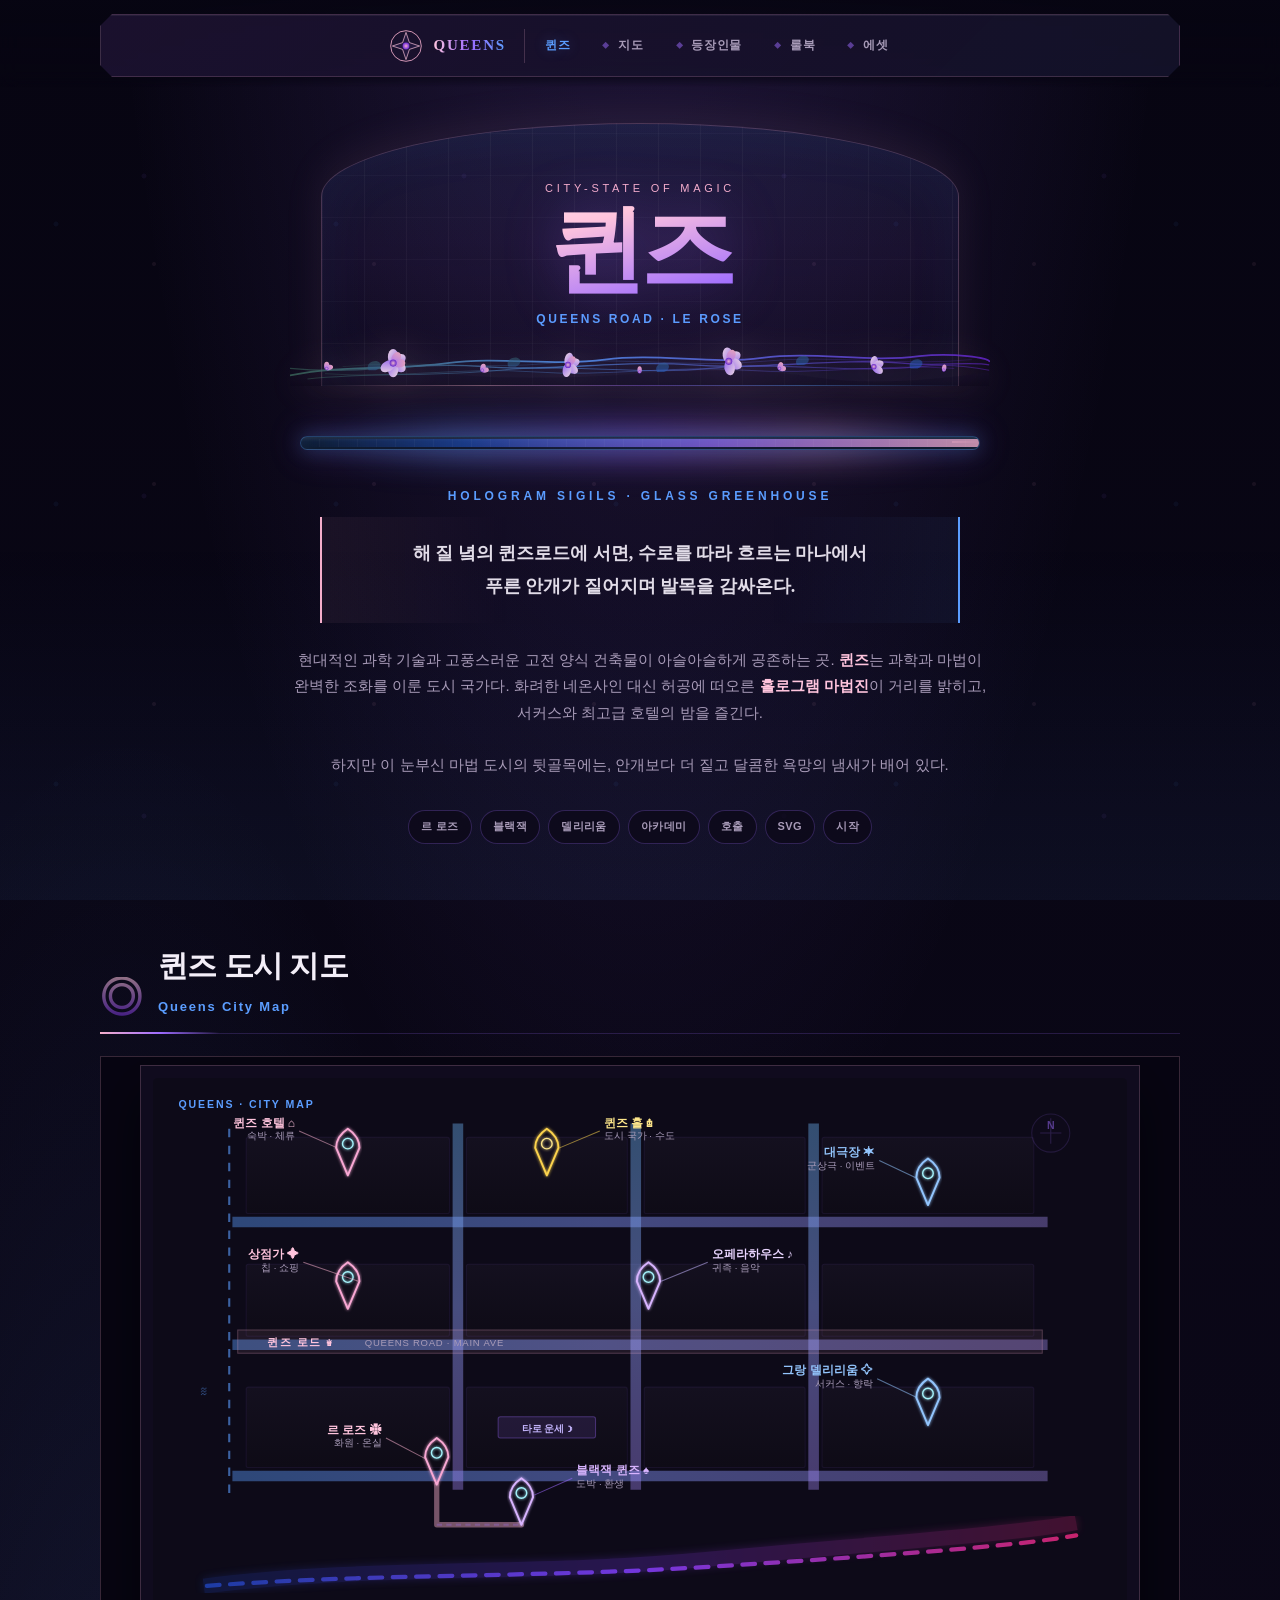
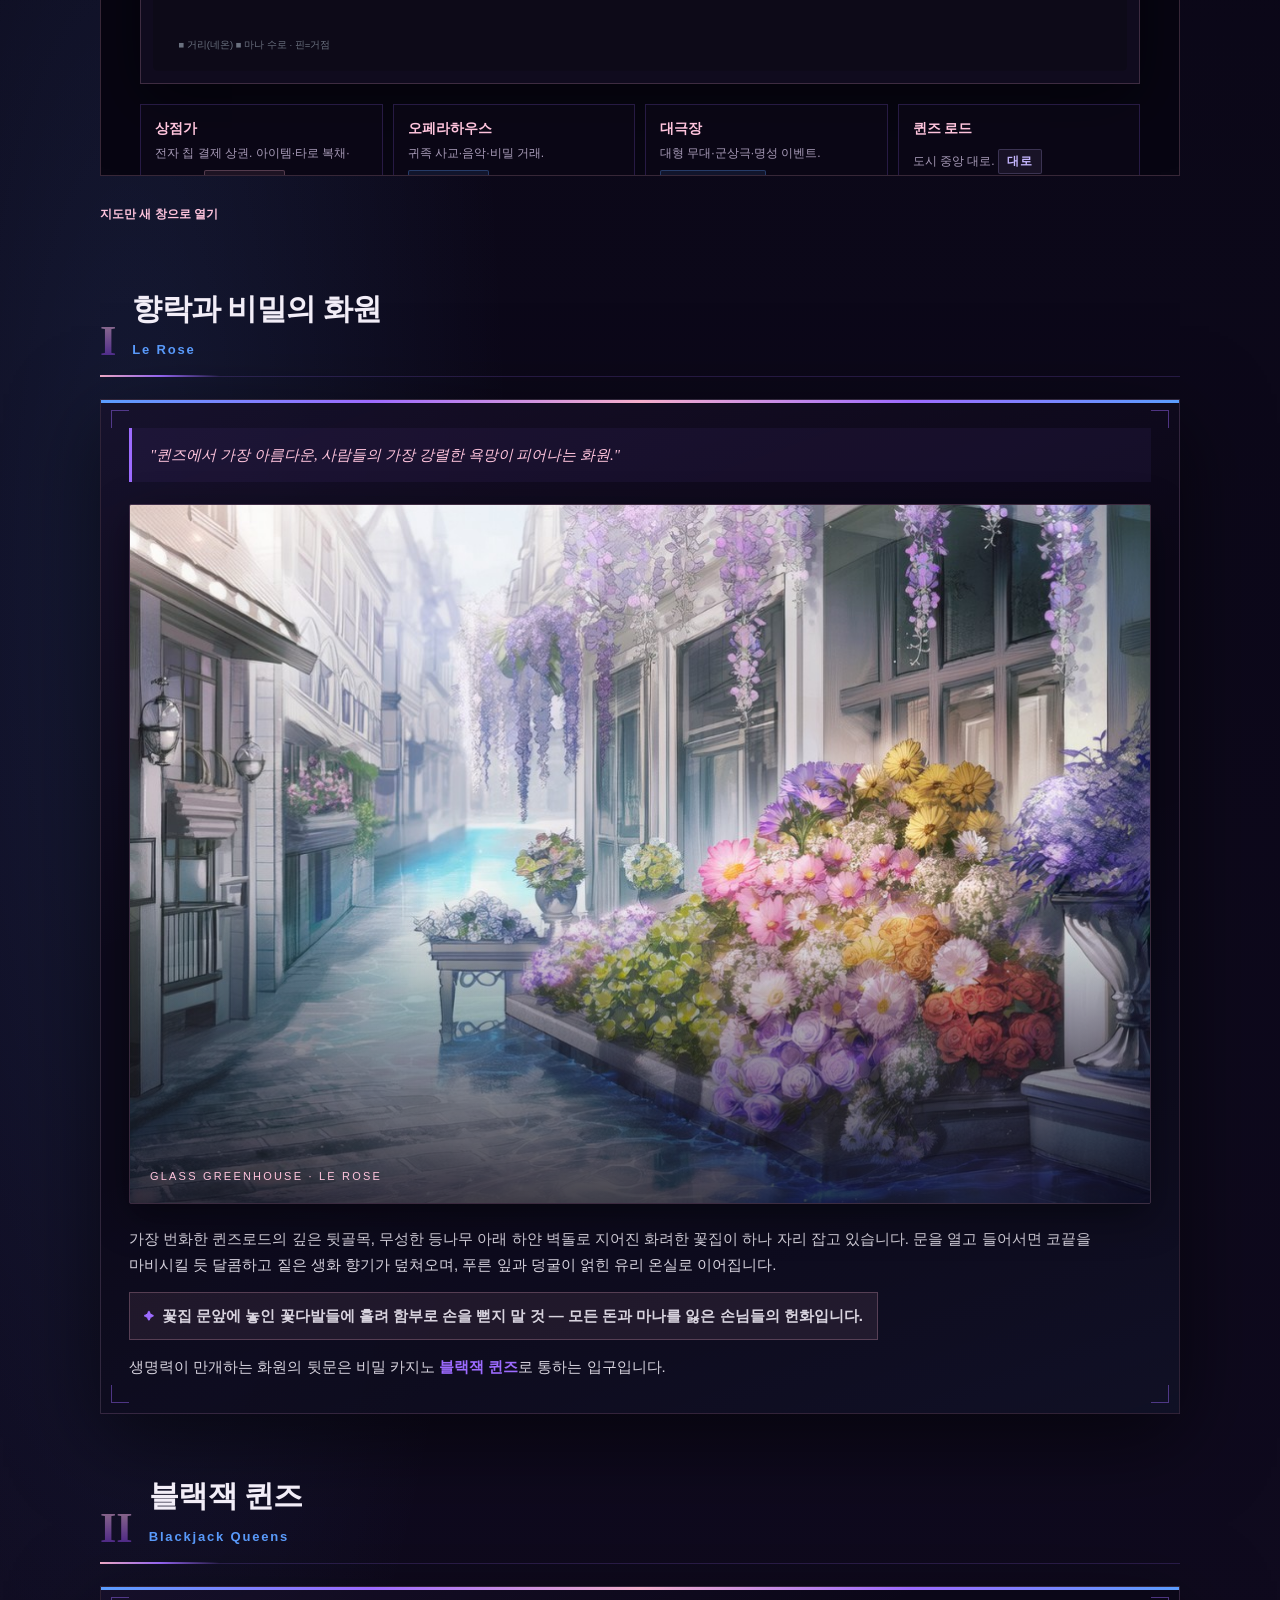
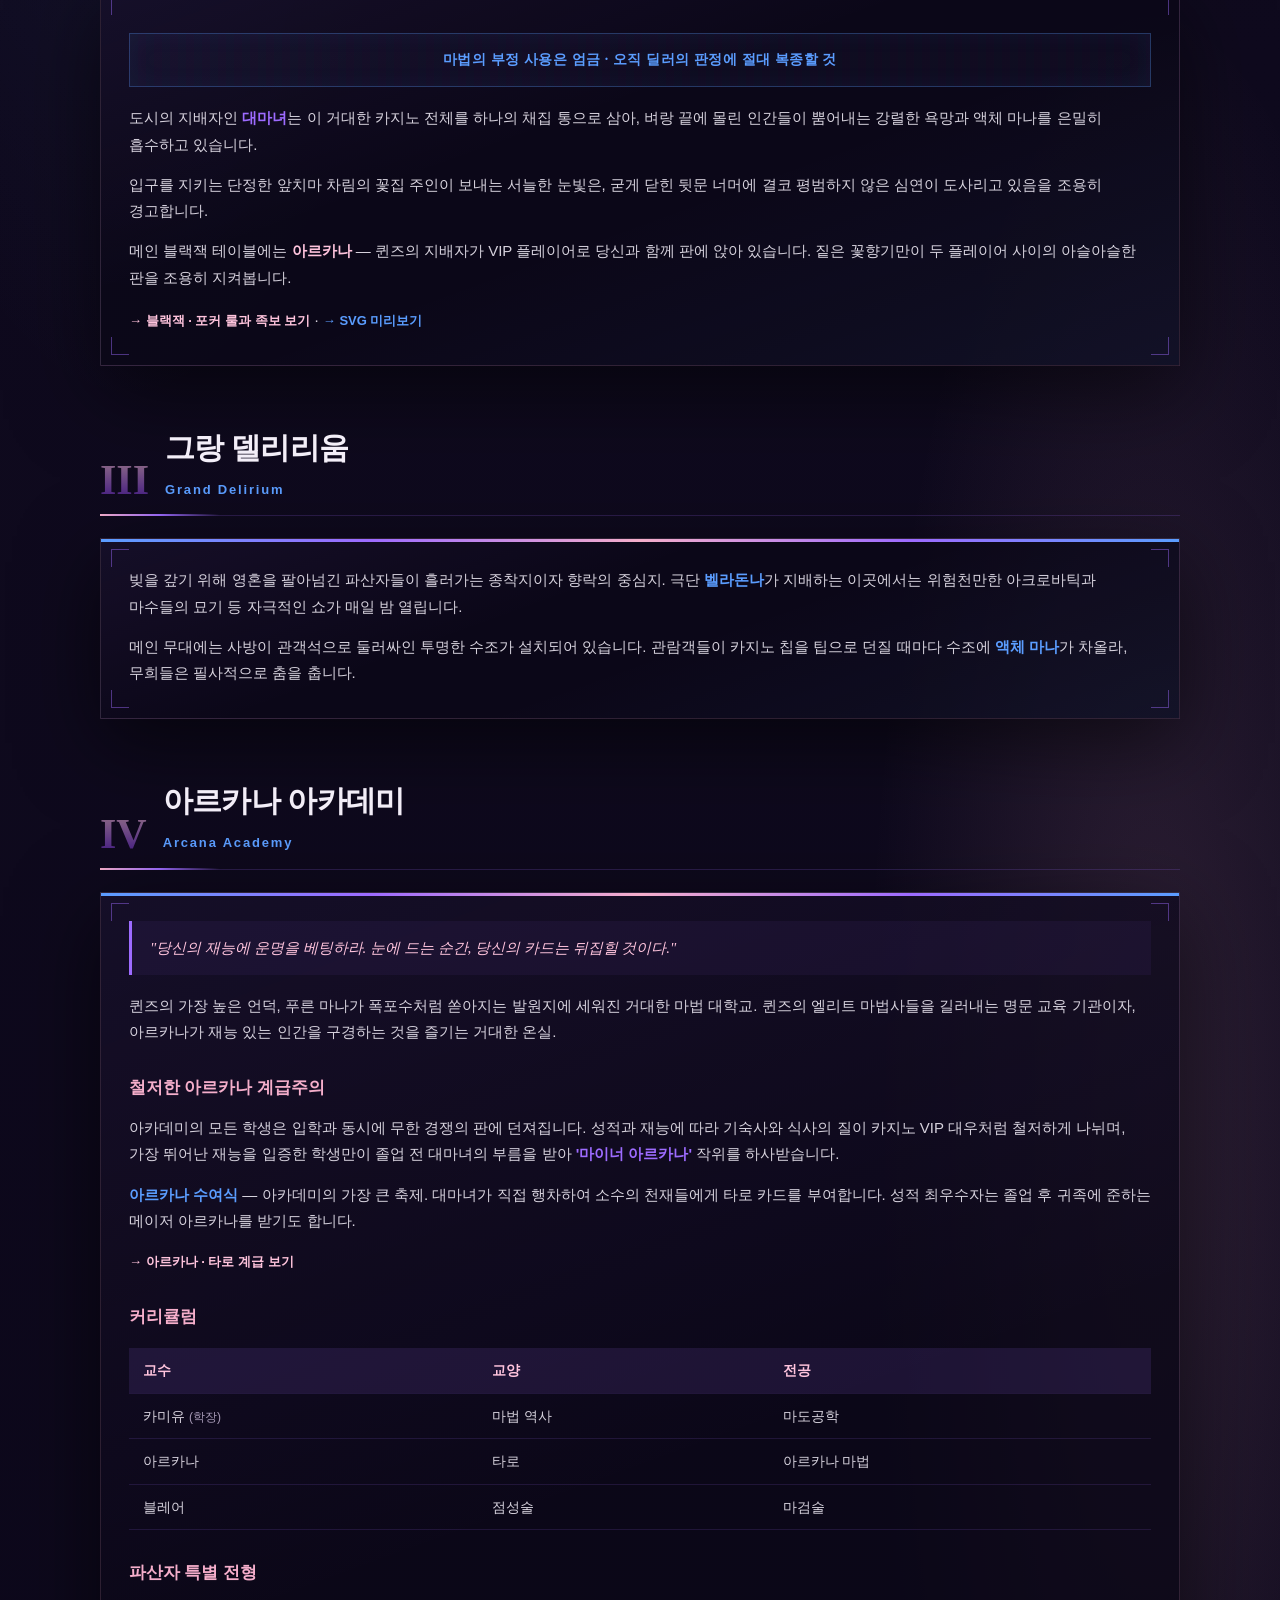
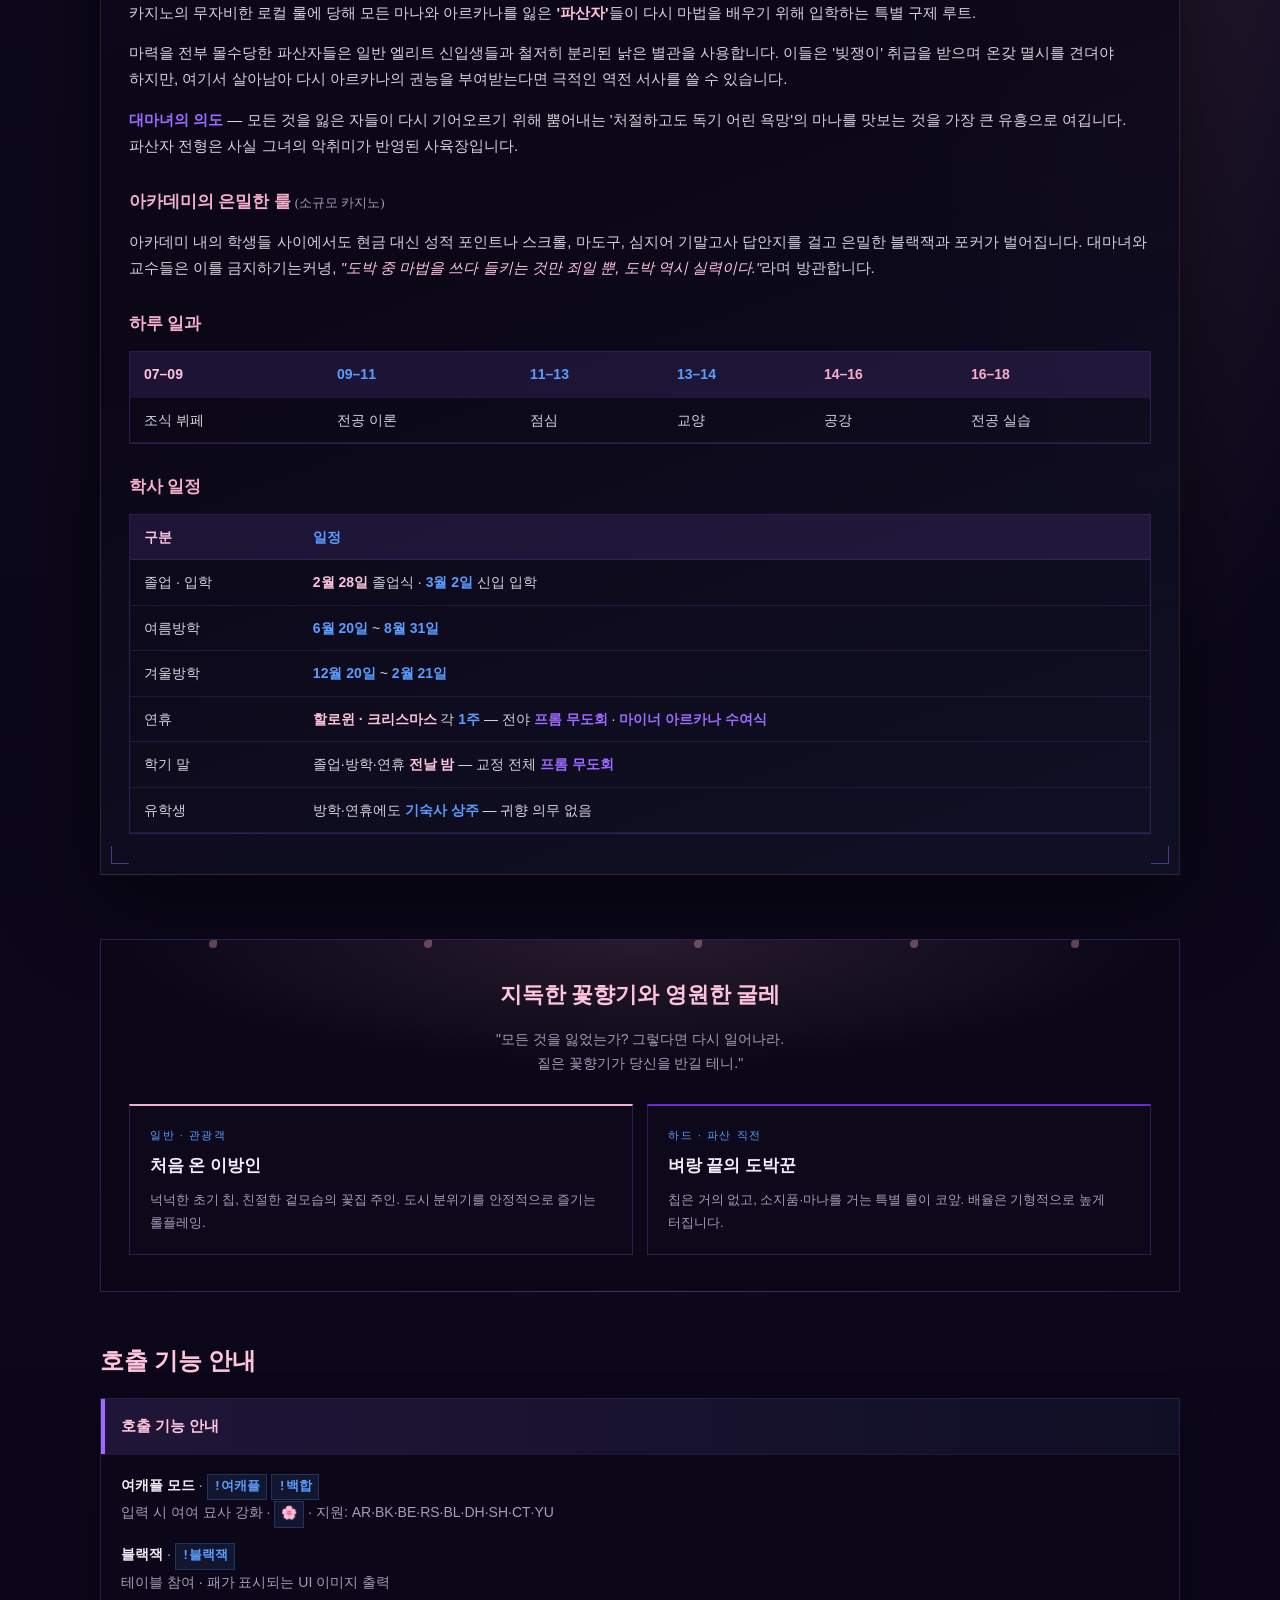
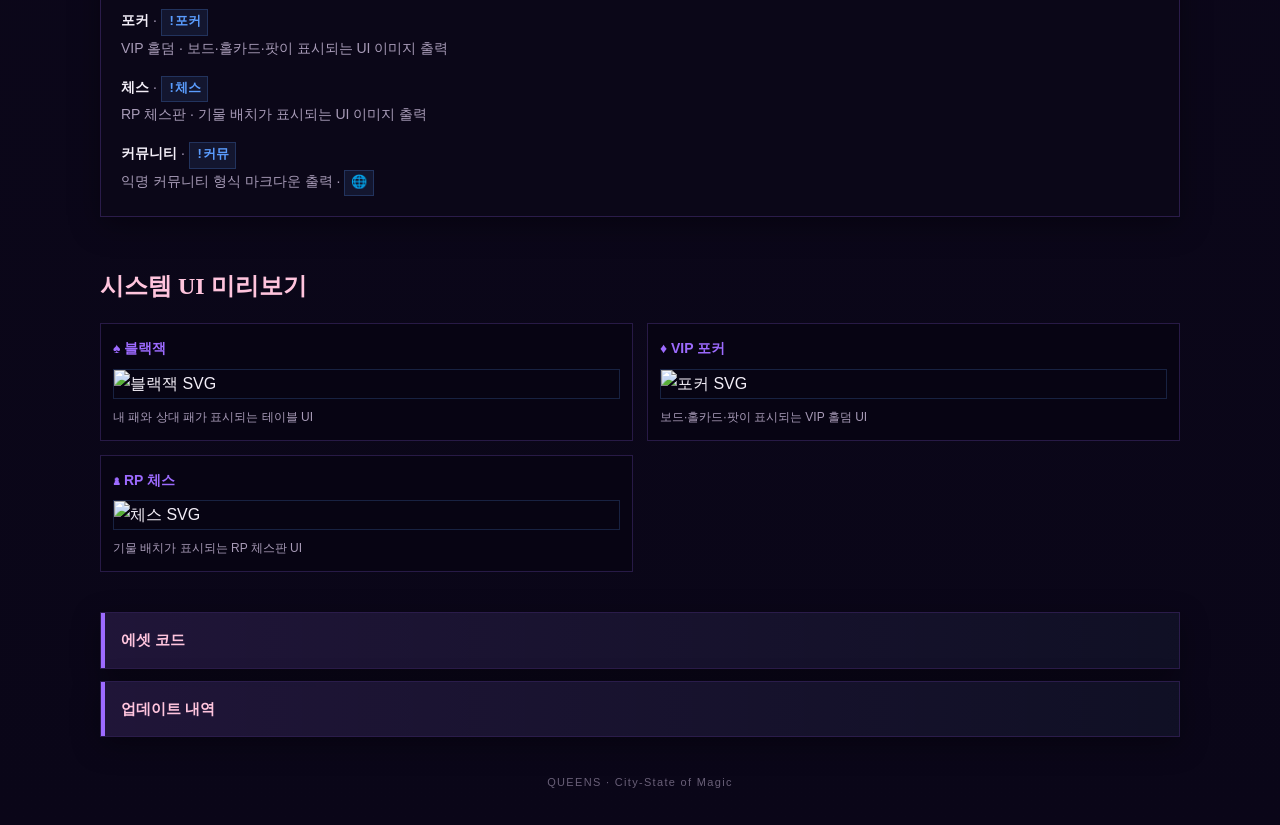
==== index.html @ 3273e207 "Fix table borders: white to purple tone on gate" ====
<!doctype html>
<html lang="ko">
<head>
  <meta charset="utf-8" />
  <meta name="viewport" content="width=device-width, initial-scale=1" />
  <title>퀸즈 · Queens</title>
  <style>
    :root {
      --bg-deep: #070512;
      --bg-mid: #0f0a1e;
      --ink: #f3eef8;
      --muted: #a89bb8;
      --pink: #f5aecb;
      --pink-soft: #ffc4dd;
      --pink-glow: rgba(245, 174, 203, 0.35);
      --purple: #9d6bff;
      --purple-deep: #6d28d9;
      --purple-glow: rgba(157, 107, 255, 0.32);
      --blue: #5b9dff;
      --blue-deep: #2563eb;
      --blue-glow: rgba(91, 157, 255, 0.28);
      --glass: rgba(18, 12, 32, 0.72);
      --line: rgba(245, 174, 203, 0.18);
      --shadow: 0 24px 80px rgba(0, 0, 0, 0.55);
    }

    * { box-sizing: border-box; }

    html { scroll-behavior: smooth; scrollbar-width: none; -ms-overflow-style: none; }
    html::-webkit-scrollbar { display: none; width: 0; height: 0; }

    body {
      margin: 0;
      color: var(--ink);
      font-family: "Pretendard", "Noto Sans KR", "Apple SD Gothic Neo", sans-serif;
      line-height: 1.75;
      word-break: keep-all;
      scrollbar-width: none;
      -ms-overflow-style: none;
      background:
        radial-gradient(ellipse 80% 50% at 50% -10%, rgba(157, 107, 255, 0.22), transparent 55%),
        radial-gradient(ellipse 60% 40% at 10% 30%, rgba(91, 157, 255, 0.12), transparent 50%),
        radial-gradient(ellipse 50% 35% at 90% 60%, rgba(245, 174, 203, 0.14), transparent 45%),
        linear-gradient(180deg, var(--bg-deep) 0%, var(--bg-mid) 45%, #0a0618 100%);
      min-height: 100vh;
      position: relative;
      overflow-x: hidden;
    }
    body::-webkit-scrollbar { display: none; width: 0; height: 0; }

    /* floating mana particles */
    body::before,
    body::after {
      content: "";
      position: fixed;
      inset: 0;
      pointer-events: none;
      z-index: 0;
    }

    body::before {
      background-image:
        radial-gradient(circle at 20% 80%, rgba(91, 157, 255, 0.08) 0 2px, transparent 3px),
        radial-gradient(circle at 70% 20%, rgba(245, 174, 203, 0.1) 0 1.5px, transparent 2.5px),
        radial-gradient(circle at 45% 55%, rgba(157, 107, 255, 0.09) 0 2px, transparent 3px);
      background-size: 280px 280px, 220px 220px, 320px 320px;
      animation: drift 28s linear infinite;
      opacity: 0.7;
    }

    body::after {
      background: linear-gradient(180deg, transparent 60%, rgba(91, 157, 255, 0.06) 100%);
    }

    @keyframes drift {
      0% { background-position: 0 0, 0 0, 0 0; }
      100% { background-position: 280px -420px, -220px 330px, 160px -280px; }
    }

    @keyframes pulse-ring {
      0%, 100% { opacity: 0.35; transform: scale(1); }
      50% { opacity: 0.65; transform: scale(1.03); }
    }

    @keyframes shimmer {
      0%, 100% { opacity: 0.4; }
      50% { opacity: 0.85; }
    }

    @keyframes canal-drift {
      0% { transform: translateX(-8%); }
      100% { transform: translateX(8%); }
    }

    @keyframes canal-shine {
      0% { left: -20%; opacity: 0; }
      15% { opacity: 1; }
      85% { opacity: 1; }
      100% { left: 120%; opacity: 0; }
    }

    @keyframes canal-pulse {
      0%, 100% { opacity: 0.45; filter: blur(18px); }
      50% { opacity: 0.85; filter: blur(22px); }
    }

    @keyframes vine-sway {
      0%, 100% { transform: rotate(-1deg) translateY(0); }
      50% { transform: rotate(1.5deg) translateY(-4px); }
    }

    @keyframes petal-float {
      0%, 100% { transform: translateY(0) scale(1); opacity: 0.55; }
      50% { transform: translateY(-6px) scale(1.04); opacity: 0.9; }
    }

    a { color: inherit; text-decoration: none; }

    .wrap {
      position: relative;
      z-index: 1;
      width: min(1080px, calc(100% - 32px));
      margin: 0 auto;
    }

    /* ── Fantasy nav (no pill dropdown) ── */
    .realm-nav {
      position: sticky;
      top: 0;
      z-index: 30;
      padding: 14px 0 10px;
      background: linear-gradient(180deg, rgba(7, 5, 18, 0.94) 0%, rgba(7, 5, 18, 0.78) 85%, transparent 100%);
      backdrop-filter: blur(12px);
    }

    .realm-nav-inner {
      display: flex;
      align-items: center;
      justify-content: center;
      gap: 0;
      padding: 10px 8px;
      border: 1px solid var(--line);
      background:
        linear-gradient(135deg, rgba(157, 107, 255, 0.08), rgba(91, 157, 255, 0.05)),
        var(--glass);
      box-shadow:
        0 0 0 1px rgba(157, 107, 255, 0.12),
        inset 0 1px 0 rgba(255, 255, 255, 0.06),
        0 12px 40px rgba(0, 0, 0, 0.35);
      clip-path: polygon(
        12px 0, calc(100% - 12px) 0, 100% 12px, 100% calc(100% - 12px),
        calc(100% - 12px) 100%, 12px 100%, 0 calc(100% - 12px), 0 12px
      );
    }

    .realm-mark {
      display: flex;
      align-items: center;
      gap: 10px;
      padding: 0 18px 0 14px;
      border-right: 1px solid rgba(245, 174, 203, 0.2);
      margin-right: 4px;
      flex-shrink: 0;
    }

    .sigil {
      width: 34px;
      height: 34px;
      position: relative;
      flex-shrink: 0;
    }

    .sigil svg {
      width: 100%;
      height: 100%;
      animation: pulse-ring 4s ease-in-out infinite;
    }

    .realm-mark span {
      font-family: "Nanum Myeongjo", "Batang", serif;
      font-size: 15px;
      font-weight: 700;
      letter-spacing: 0.12em;
      background: linear-gradient(90deg, var(--pink-soft), var(--purple), var(--blue));
      -webkit-background-clip: text;
      background-clip: text;
      color: transparent;
    }

    .realm-links {
      display: flex;
      flex-wrap: wrap;
      justify-content: center;
      align-items: stretch;
      gap: 0;
    }

    .realm-links a {
      position: relative;
      padding: 10px 16px;
      font-size: 12px;
      font-weight: 700;
      letter-spacing: 0.06em;
      color: var(--muted);
      transition: color 0.25s, text-shadow 0.25s;
    }

    .realm-links a::before {
      content: "◆";
      display: inline-block;
      margin-right: 8px;
      font-size: 7px;
      vertical-align: middle;
      color: var(--purple);
      opacity: 0.5;
    }

    .realm-links a:first-child::before { content: none; margin: 0; }

    .realm-links a:hover,
    .realm-links a:focus {
      color: var(--pink-soft);
      text-shadow: 0 0 16px var(--pink-glow);
    }

    .realm-links a.is-here {
      color: var(--blue);
      text-shadow: 0 0 14px var(--blue-glow);
    }

    .lore-nav {
      display: flex;
      flex-wrap: wrap;
      justify-content: center;
      gap: 8px;
      margin: 32px auto 0;
      max-width: 520px;
    }

    .lore-nav a {
      padding: 6px 12px;
      font-size: 11px;
      font-weight: 700;
      letter-spacing: 0.04em;
      color: var(--muted);
      border: 1px solid rgba(157, 107, 255, 0.25);
      background: rgba(12, 8, 24, 0.75);
      border-radius: 999px;
      text-decoration: none;
      transition: color 0.25s, border-color 0.25s;
    }

    .lore-nav a:hover {
      color: var(--pink-soft);
      border-color: rgba(245, 174, 203, 0.35);
    }

    /* ── Hero: typography + code-only florals ── */
    .hero {
      padding: 36px 0 40px;
      text-align: center;
    }

    .hero-gate {
      position: relative;
      width: min(760px, 100%);
      margin: 0 auto 32px;
      padding: 48px 20px 52px;
    }

    /* greenhouse glass arch */
    .hero-gate::before {
      content: "";
      position: absolute;
      inset: 0 8% 0;
      border: 1px solid rgba(245, 174, 203, 0.22);
      border-bottom: none;
      border-radius: 50% 50% 0 0 / 28% 28% 0 0;
      background:
        repeating-linear-gradient(90deg, rgba(255,255,255,0.035) 0 1px, transparent 1px 42px),
        repeating-linear-gradient(0deg, rgba(255,255,255,0.025) 0 1px, transparent 1px 42px),
        linear-gradient(180deg, rgba(91, 157, 255, 0.08) 0%, rgba(157, 107, 255, 0.06) 45%, transparent 100%);
      box-shadow:
        inset 0 0 60px rgba(91, 157, 255, 0.06),
        0 -8px 40px rgba(245, 174, 203, 0.08);
      pointer-events: none;
    }

    .hero-gate::after {
      content: "";
      position: absolute;
      left: 8%;
      right: 8%;
      bottom: 0;
      height: 1px;
      background: linear-gradient(90deg, transparent, var(--pink), var(--purple), var(--blue), transparent);
      opacity: 0.6;
    }

    /* 온실 하단 — 가로로 얽힌 장미 덤불 (기둥형 X) */
    .hero-florals {
      position: absolute;
      left: 4%;
      right: 4%;
      bottom: 0;
      height: 88px;
      pointer-events: none;
      overflow: visible;
      z-index: 1;
    }

    .hero-florals .briar-skirt {
      display: block;
      width: 100%;
      height: 100%;
      opacity: 0.92;
      filter: drop-shadow(0 4px 20px var(--pink-glow));
    }

    .hero-florals .rose-bloom { transform-origin: center; }
    .hero-florals .rose-bloom.b1 { animation: petal-float 5.5s ease-in-out infinite; }
    .hero-florals .rose-bloom.b2 { animation: petal-float 6s ease-in-out infinite 0.6s; }
    .hero-florals .rose-bloom.b3 { animation: petal-float 4.5s ease-in-out infinite 1.1s; }
    .hero-florals .rose-bloom.b4 { animation: petal-float 5.8s ease-in-out infinite 1.8s; }

    .hero-type {
      position: relative;
      z-index: 2;
      padding: 8px 0 4px;
    }

    .hero-type em {
      display: block;
      font-style: normal;
      font-size: 11px;
      letter-spacing: 0.34em;
      text-transform: uppercase;
      color: var(--pink);
      margin-bottom: 8px;
    }

    .hero-type h1 {
      margin: 0;
      font-family: "Nanum Myeongjo", "Batang", serif;
      font-size: clamp(56px, 14vw, 96px);
      line-height: 0.92;
      letter-spacing: -0.05em;
      background: linear-gradient(165deg, #fff 0%, var(--pink-soft) 35%, var(--purple) 72%, var(--blue) 100%);
      -webkit-background-clip: text;
      background-clip: text;
      color: transparent;
      filter: drop-shadow(0 0 28px var(--purple-glow));
    }

    .hero-type .hero-sub {
      display: block;
      margin-top: 14px;
      font-size: 12px;
      letter-spacing: 0.22em;
      text-transform: uppercase;
      color: var(--blue);
      font-weight: 800;
      animation: shimmer 3.5s ease-in-out infinite;
    }

    .eyebrow {
      font-size: 12px;
      letter-spacing: 0.32em;
      text-transform: uppercase;
      color: var(--blue);
      font-weight: 800;
      margin-bottom: 10px;
      animation: shimmer 3s ease-in-out infinite;
    }

    .hero-quote {
      max-width: 640px;
      margin: 0 auto 24px;
      padding: 20px 24px;
      font-family: "Nanum Myeongjo", "Batang", serif;
      font-size: clamp(15px, 2.2vw, 18px);
      font-weight: 600;
      line-height: 1.85;
      color: rgba(243, 238, 248, 0.92);
      border-left: 2px solid var(--pink);
      border-right: 2px solid var(--blue);
      background: linear-gradient(90deg, rgba(245, 174, 203, 0.06), transparent 30%, transparent 70%, rgba(91, 157, 255, 0.06));
    }

    .hero-desc {
      max-width: 720px;
      margin: 0 auto;
      color: var(--muted);
      font-size: 15px;
    }

    .hero-desc strong {
      color: var(--pink-soft);
      font-weight: 700;
    }

    /* mana canal — flowing glow channel */
    .canal-wrap {
      position: relative;
      margin: 40px auto 0;
      width: min(680px, 92%);
      padding: 10px 0 8px;
    }

    .canal-wrap::before,
    .canal-wrap::after {
      content: "";
      position: absolute;
      top: 50%;
      width: 28px;
      height: 2px;
      background: linear-gradient(90deg, transparent, rgba(245, 174, 203, 0.35));
      transform: translateY(-50%);
    }

    .canal-wrap::before { left: 0; }
    .canal-wrap::after {
      right: 0;
      transform: translateY(-50%) scaleX(-1);
    }

    .canal-glow {
      position: absolute;
      left: 5%;
      right: 5%;
      top: 50%;
      height: 28px;
      transform: translateY(-50%);
      background: linear-gradient(90deg,
        transparent,
        rgba(91, 157, 255, 0.35) 20%,
        rgba(157, 107, 255, 0.45) 50%,
        rgba(245, 174, 203, 0.35) 80%,
        transparent
      );
      filter: blur(18px);
      animation: canal-pulse 3s ease-in-out infinite;
      pointer-events: none;
    }

    .canal {
      position: relative;
      height: 14px;
      border-radius: 999px;
      overflow: hidden;
      border: 1px solid rgba(91, 157, 255, 0.35);
      background:
        linear-gradient(180deg, rgba(255,255,255,0.08) 0%, transparent 40%, rgba(0,0,0,0.25) 100%),
        linear-gradient(90deg, #0a1628 0%, #12102a 50%, #0a1628 100%);
      box-shadow:
        0 0 20px var(--blue-glow),
        0 0 36px var(--purple-glow),
        inset 0 0 16px rgba(91, 157, 255, 0.15);
    }

    .canal-flow {
      position: absolute;
      inset: 2px 0;
      background: linear-gradient(90deg,
        transparent 0%,
        rgba(37, 99, 235, 0.5) 12%,
        rgba(157, 107, 255, 0.75) 30%,
        rgba(245, 174, 203, 0.85) 50%,
        rgba(157, 107, 255, 0.75) 70%,
        rgba(91, 157, 255, 0.5) 88%,
        transparent 100%
      );
      background-size: 200% 100%;
      animation: canal-drift 4.5s ease-in-out infinite alternate;
      opacity: 0.9;
    }

    .canal-flow::after {
      content: "";
      position: absolute;
      inset: 0;
      background: repeating-linear-gradient(90deg,
        transparent 0 18px,
        rgba(255, 255, 255, 0.07) 18px 19px
      );
      animation: canal-drift 2.2s linear infinite;
      opacity: 0.5;
    }

    .canal-shine {
      position: absolute;
      top: 1px;
      bottom: 1px;
      width: 18%;
      left: -20%;
      background: linear-gradient(90deg,
        transparent,
        rgba(255, 255, 255, 0.55),
        rgba(196, 225, 255, 0.35),
        transparent
      );
      filter: blur(1px);
      animation: canal-shine 5s ease-in-out infinite;
    }

    .canal-mist {
      position: absolute;
      left: 10%;
      right: 10%;
      bottom: 0;
      height: 20px;
      background: radial-gradient(ellipse 50% 100% at 50% 0%, rgba(91, 157, 255, 0.18), transparent 70%);
      pointer-events: none;
      animation: shimmer 4s ease-in-out infinite;
    }

    /* ── Section cards ── */
    .section {
      margin: 56px 0;
      scroll-margin-top: 88px;
    }

    .section-head {
      display: flex;
      align-items: flex-end;
      gap: 16px;
      margin-bottom: 22px;
      padding-bottom: 14px;
      border-bottom: 1px solid rgba(157, 107, 255, 0.2);
      position: relative;
    }

    .section-head::after {
      content: "";
      position: absolute;
      left: 0;
      bottom: -1px;
      width: 120px;
      height: 2px;
      background: linear-gradient(90deg, var(--pink), var(--purple), transparent);
    }

    .section-num {
      font-family: "Nanum Myeongjo", serif;
      font-size: 42px;
      line-height: 1;
      font-weight: 700;
      background: linear-gradient(180deg, var(--pink-soft), var(--purple-deep));
      -webkit-background-clip: text;
      background-clip: text;
      color: transparent;
      opacity: 0.55;
    }

    .section-head h2 {
      margin: 0;
      font-family: "Nanum Myeongjo", "Batang", serif;
      font-size: clamp(22px, 4vw, 30px);
      font-weight: 700;
      letter-spacing: -0.02em;
    }

    .section-head h2 small {
      display: block;
      margin-top: 4px;
      font-size: 13px;
      font-weight: 600;
      letter-spacing: 0.14em;
      color: var(--blue);
      font-family: "Pretendard", sans-serif;
    }

    .arcane-panel {
      position: relative;
      padding: 28px 28px 32px;
      background:
        linear-gradient(160deg, rgba(157, 107, 255, 0.07) 0%, transparent 40%),
        linear-gradient(340deg, rgba(91, 157, 255, 0.06) 0%, transparent 45%),
        rgba(12, 8, 24, 0.82);
      border: 1px solid rgba(245, 174, 203, 0.14);
      box-shadow: var(--shadow), inset 0 1px 0 rgba(255, 255, 255, 0.04);
      overflow: hidden;
    }

    .arcane-panel::before {
      content: "";
      position: absolute;
      top: 0;
      left: 0;
      right: 0;
      height: 3px;
      background: linear-gradient(90deg, var(--blue), var(--purple), var(--pink), var(--purple), var(--blue));
    }

    .arcane-panel .corner {
      position: absolute;
      width: 18px;
      height: 18px;
      border-color: rgba(157, 107, 255, 0.45);
      border-style: solid;
      pointer-events: none;
    }

    .arcane-panel .corner.tl { top: 10px; left: 10px; border-width: 1px 0 0 1px; }
    .arcane-panel .corner.tr { top: 10px; right: 10px; border-width: 1px 1px 0 0; }
    .arcane-panel .corner.bl { bottom: 10px; left: 10px; border-width: 0 0 1px 1px; }
    .arcane-panel .corner.br { bottom: 10px; right: 10px; border-width: 0 1px 1px 0; }

    .panel-quote {
      margin: 0 0 18px;
      padding: 14px 18px;
      font-family: "Nanum Myeongjo", serif;
      font-size: 15px;
      font-style: italic;
      color: var(--pink-soft);
      border-left: 3px solid var(--purple);
      background: rgba(157, 107, 255, 0.06);
    }

    .panel-body p {
      margin: 0 0 14px;
      color: rgba(243, 238, 248, 0.88);
      font-size: 15px;
    }

    .panel-body p:last-child { margin-bottom: 0; }

    .lore-sub {
      margin: 28px 0 12px;
      font-family: "Nanum Myeongjo", serif;
      font-size: 17px;
      color: var(--pink);
    }

    .curriculum-table {
      width: 100%;
      border-collapse: collapse;
      font-size: 14px;
      margin: 16px 0 8px;
    }

    .curriculum-table th,
    .curriculum-table td {
      padding: 10px 14px;
      text-align: left;
      border-bottom: 1px solid rgba(157, 107, 255, 0.14);
    }

    .curriculum-table thead tr {
      background: rgba(157, 107, 255, 0.12);
    }

    .curriculum-table th { color: var(--pink-soft); font-weight: 700; }
    .curriculum-table td { color: rgba(243, 238, 248, 0.88); }

    .schedule-wrap {
      overflow-x: auto;
      margin: 0 0 8px;
      border: 1px solid rgba(157, 107, 255, 0.22);
    }

    .schedule-wrap .curriculum-table { margin: 0; }
    .schedule-wrap .curriculum-table th:nth-child(2),
    .schedule-wrap .curriculum-table th:nth-child(3),
    .schedule-wrap .curriculum-table th:nth-child(4) { color: var(--blue); }
    .schedule-wrap .curriculum-table th:nth-child(5),
    .schedule-wrap .curriculum-table th:nth-child(6) { color: var(--pink); }

    .warn-tag {
      display: inline-flex;
      align-items: center;
      gap: 8px;
      margin: 16px 0 0;
      padding: 10px 14px;
      font-size: 13px;
      font-weight: 700;
      color: var(--pink);
      background: rgba(245, 174, 203, 0.08);
      border: 1px solid rgba(245, 174, 203, 0.25);
    }

    .warn-tag::before {
      content: "✦";
      color: var(--purple);
      font-size: 10px;
    }

    .rule-strip {
      margin: 18px 0;
      padding: 14px 18px;
      text-align: center;
      font-family: "Nanum Myeongjo", serif;
      font-size: 14px;
      font-weight: 700;
      letter-spacing: 0.04em;
      color: var(--blue);
      border: 1px solid rgba(91, 157, 255, 0.3);
      background: repeating-linear-gradient(
        90deg,
        rgba(91, 157, 255, 0.04) 0 8px,
        rgba(157, 107, 255, 0.04) 8px 16px
      );
      box-shadow: inset 0 0 24px rgba(91, 157, 255, 0.06);
    }

    /* greenhouse visual placeholder */
    .greenhouse-frame {
      margin: 22px 0;
      position: relative;
      overflow: hidden;
      border: 1px solid rgba(245, 174, 203, 0.2);
      border-radius: 2px;
      box-shadow: 0 12px 40px rgba(0, 0, 0, 0.45);
    }

    .greenhouse-frame img {
      display: block;
      width: 100%;
      height: auto;
      vertical-align: top;
    }

    .greenhouse-frame::before {
      content: "";
      position: absolute;
      inset: 0;
      background: linear-gradient(180deg, transparent 55%, rgba(7, 5, 18, 0.75) 100%);
    }

    .greenhouse-frame .label {
      position: absolute;
      left: 20px;
      bottom: 16px;
      font-size: 11px;
      letter-spacing: 0.2em;
      text-transform: uppercase;
      color: var(--pink-soft);
      z-index: 1;
    }

    .greenhouse-frame .placeholder-text {
      position: absolute;
      inset: 0;
      display: flex;
      align-items: center;
      justify-content: center;
      font-size: 13px;
      color: var(--muted);
      z-index: 0;
    }

    /* system preview grid */
    .preview-grid {
      display: grid;
      grid-template-columns: repeat(3, 1fr);
      gap: 14px;
      margin-top: 22px;
    }

    @media (max-width: 720px) {
      .preview-grid { grid-template-columns: 1fr; }
      .realm-nav-inner {
        flex-direction: row;
        padding: 8px 6px;
        justify-content: space-between;
      }
      .realm-mark {
        border-right: 1px solid rgba(245,174,203,0.2);
        border-bottom: none;
        padding: 0 10px 0 8px;
        margin: 0;
      }
      .realm-mark span { display: none; }
      .realm-links {
        flex: 1;
        flex-wrap: nowrap;
        justify-content: flex-end;
      }
      .realm-links a {
        padding: 8px 7px;
        font-size: 11px;
        letter-spacing: 0.02em;
      }
      .realm-links a::before { content: none; }
    }

    .preview-card {
      padding: 16px;
      text-align: center;
      background: rgba(15, 10, 30, 0.9);
      border: 1px solid rgba(157, 107, 255, 0.2);
      transition: border-color 0.25s, box-shadow 0.25s;
    }

    .preview-card:hover {
      border-color: var(--pink);
      box-shadow: 0 0 28px var(--pink-glow);
    }

    .preview-card .icon {
      width: 48px;
      height: 48px;
      margin: 0 auto 10px;
      border-radius: 50%;
      display: flex;
      align-items: center;
      justify-content: center;
      font-size: 20px;
      background: linear-gradient(135deg, rgba(245,174,203,0.15), rgba(157,107,255,0.15));
      border: 1px solid rgba(91, 157, 255, 0.25);
    }

    .preview-card strong {
      display: block;
      font-size: 13px;
      color: var(--purple);
      margin-bottom: 4px;
    }

    .preview-card span {
      font-size: 11px;
      color: var(--muted);
    }

    /* 호출 · SVG · 드롭다운 안내 */
    .gate-tools { margin: 48px 0 0; scroll-margin-top: 88px; }

    .gate-tools-head {
      display: flex;
      align-items: center;
      justify-content: space-between;
      flex-wrap: wrap;
      gap: 12px;
      margin-bottom: 16px;
    }

    .gate-tools-head h2 {
      margin: 0;
      font-family: "Nanum Myeongjo", serif;
      font-size: clamp(20px, 4vw, 24px);
      color: var(--pink-soft);
    }

    .gate-tools-head a {
      padding: 8px 14px;
      font-size: 12px;
      font-weight: 800;
      color: var(--pink-soft);
      border: 1px solid rgba(245, 174, 203, 0.35);
      background: rgba(157, 107, 255, 0.1);
    }

    .gate-fold {
      margin: 12px 0;
      border: 1px solid rgba(157, 107, 255, 0.22);
      background: rgba(12, 8, 24, 0.88);
      box-shadow: 0 8px 28px rgba(0, 0, 0, 0.35);
    }

    .gate-fold summary {
      cursor: pointer;
      list-style: none;
      padding: 14px 16px;
      font-size: 15px;
      font-weight: 800;
      color: var(--pink-soft);
      background: linear-gradient(90deg, rgba(157, 107, 255, 0.14), rgba(91, 157, 255, 0.06));
      border-left: 4px solid var(--purple);
    }

    .gate-fold summary::-webkit-details-marker { display: none; }

    .gate-fold-body {
      padding: 18px 20px 20px;
      border-top: 1px solid rgba(157, 107, 255, 0.15);
      font-size: 14px;
      line-height: 1.75;
      color: var(--muted);
    }

    .gate-fold-body p { margin: 0 0 14px; }
    .gate-fold-body p:last-child { margin-bottom: 0; }

    .gate-fold-body strong { color: var(--ink); font-weight: 700; }

    .asset-code-sub {
      margin: 0 0 10px;
      padding-left: 10px;
      border-left: 3px solid rgba(157, 107, 255, 0.35);
    }
    .asset-code-sub:last-of-type { margin-bottom: 14px; }
    .asset-code-sub h4 {
      margin: 0 0 4px;
      font-size: 13px;
      font-weight: 800;
      letter-spacing: 0.03em;
      color: var(--pink-soft);
    }
    .asset-code-sub .sit-hint {
      display: block;
      margin: 0 0 4px;
      font-size: 12px;
      color: rgba(168, 155, 184, 0.9);
    }
    .asset-code-sub p { margin: 0; }

    .gate-fold-body code {
      padding: 1px 6px;
      font-size: 13px;
      font-weight: 700;
      color: var(--blue);
      background: rgba(91, 157, 255, 0.1);
      border: 1px solid rgba(91, 157, 255, 0.22);
      word-break: break-all;
      overflow-wrap: anywhere;
      display: inline-block;
      max-width: 100%;
    }

    .ui-preview-grid {
      display: grid;
      grid-template-columns: repeat(2, 1fr);
      gap: 14px;
      margin-top: 8px;
    }

    @media (max-width: 720px) {
      .ui-preview-grid { grid-template-columns: 1fr; }
    }

    .ui-preview {
      padding: 12px;
      border: 1px solid rgba(157, 107, 255, 0.22);
      background: rgba(7, 5, 18, 0.75);
    }

    .ui-preview h3 {
      margin: 0 0 8px;
      font-size: 14px;
      color: var(--purple);
    }

    .ui-preview img {
      display: block;
      width: 100%;
      height: auto;
      border: 1px solid rgba(91, 157, 255, 0.2);
    }

    .ui-preview p {
      margin: 8px 0 0;
      font-size: 12px;
      color: var(--muted);
    }

    .gate-meta { margin: 40px 0 0; scroll-margin-top: 88px; }

    /* rebirth footer block */
    .rebirth {
      margin: 64px 0 48px;
      padding: 36px 28px;
      text-align: center;
      position: relative;
      background:
        radial-gradient(ellipse 80% 60% at 50% 0%, rgba(245, 174, 203, 0.12), transparent 60%),
        rgba(12, 8, 24, 0.9);
      border: 1px solid rgba(157, 107, 255, 0.25);
    }

    .rebirth .petals {
      position: absolute;
      inset: 0;
      overflow: hidden;
      pointer-events: none;
      opacity: 0.35;
    }

    .rebirth .petals span {
      position: absolute;
      width: 8px;
      height: 8px;
      border-radius: 50% 0 50% 50%;
      background: var(--pink);
      animation: fall 8s linear infinite;
    }

    .rebirth .petals span:nth-child(1) { left: 10%; animation-delay: 0s; }
    .rebirth .petals span:nth-child(2) { left: 30%; animation-delay: 2s; }
    .rebirth .petals span:nth-child(3) { left: 55%; animation-delay: 4s; }
    .rebirth .petals span:nth-child(4) { left: 75%; animation-delay: 1s; }
    .rebirth .petals span:nth-child(5) { left: 90%; animation-delay: 3s; }

    @keyframes fall {
      0% { top: -10px; opacity: 0; transform: rotate(0deg); }
      10% { opacity: 1; }
      100% { top: 100%; opacity: 0; transform: rotate(360deg); }
    }

    .rebirth h3 {
      margin: 0 0 12px;
      font-family: "Nanum Myeongjo", serif;
      font-size: 22px;
      color: var(--pink-soft);
    }

    .rebirth p {
      max-width: 640px;
      margin: 0 auto 16px;
      font-size: 14px;
      color: var(--muted);
    }

    .mode-badge {
      display: inline-block;
      margin-top: 8px;
      padding: 8px 18px;
      font-size: 12px;
      font-weight: 800;
      letter-spacing: 0.08em;
      color: var(--blue);
      border: 1px solid rgba(91, 157, 255, 0.35);
      background: rgba(91, 157, 255, 0.08);
    }

    .start-choices {
      display: grid;
      grid-template-columns: 1fr 1fr;
      gap: 14px;
      margin-top: 28px;
    }

    @media (max-width: 640px) {
      .start-choices { grid-template-columns: 1fr; }
    }

    .start-card {
      padding: 20px;
      text-align: left;
      border: 1px solid rgba(157, 107, 255, 0.22);
      background: rgba(15, 10, 30, 0.7);
      transition: transform 0.2s, box-shadow 0.2s;
    }

    .start-card:hover {
      transform: translateY(-2px);
      box-shadow: 0 12px 36px var(--purple-glow);
    }

    .start-card.soft { border-top: 2px solid var(--pink); }
    .start-card.hard { border-top: 2px solid var(--purple-deep); }

    .start-card em {
      display: block;
      font-style: normal;
      font-size: 11px;
      letter-spacing: 0.14em;
      color: var(--blue);
      margin-bottom: 6px;
    }

    .start-card strong {
      display: block;
      font-family: "Nanum Myeongjo", serif;
      font-size: 17px;
      margin-bottom: 8px;
    }

    .start-card p {
      margin: 0;
      font-size: 13px;
      color: var(--muted);
    }

    footer {
      padding: 24px 0 40px;
      text-align: center;
      font-size: 11px;
      letter-spacing: 0.12em;
      color: rgba(168, 155, 184, 0.6);
    }
  </style>
</head>
<body>

  <nav class="realm-nav" aria-label="퀸즈 세계관 탐색">
    <div class="wrap">
      <div class="realm-nav-inner">
        <div class="realm-mark">
          <a href="#city" style="display:flex;align-items:center;gap:10px;text-decoration:none;color:inherit">
          <div class="sigil" aria-hidden="true">
            <svg viewBox="0 0 40 40" fill="none" xmlns="http://www.w3.org/2000/svg">
              <circle cx="20" cy="20" r="18" stroke="url(#g1)" stroke-width="1"/>
              <path d="M20 4 L24 16 L36 20 L24 24 L20 36 L16 24 L4 20 L16 16 Z" stroke="url(#g2)" stroke-width="0.8" fill="rgba(157,107,255,0.08)"/>
              <circle cx="20" cy="20" r="4" fill="url(#g3)"/>
              <defs>
                <linearGradient id="g1" x1="0" y1="0" x2="40" y2="40"><stop stop-color="#f5aecb"/><stop offset=".5" stop-color="#9d6bff"/><stop offset="1" stop-color="#5b9dff"/></linearGradient>
                <linearGradient id="g2" x1="4" y1="4" x2="36" y2="36"><stop stop-color="#ffc4dd"/><stop offset="1" stop-color="#2563eb"/></linearGradient>
                <radialGradient id="g3"><stop stop-color="#f5aecb"/><stop offset="1" stop-color="#6d28d9"/></radialGradient>
              </defs>
            </svg>
          </div>
          <span>QUEENS</span>
          </a>
        </div>
        <div class="realm-links">
          <a href="#city" class="is-here">퀸즈</a>
          <a href="map.html">지도</a>
          <a href="cast.html">등장인물</a>
          <a href="reference.html">룰북</a>
          <a href="gallery.html">에셋</a>
        </div>
      </div>
    </div>
  </nav>

  <main class="wrap">

    <header class="hero" id="city">
      <div class="hero-gate">
        <div class="hero-florals" aria-hidden="true">
          <!-- 온실 하단: 가로로 뒤엉킨 장미 덤불 -->
          <svg class="briar-skirt" viewBox="0 0 800 100" preserveAspectRatio="none" fill="none" xmlns="http://www.w3.org/2000/svg">
            <path d="M0 94 Q120 82 200 88 T400 86 T600 90 T800 84 L800 100 L0 100 Z" fill="url(#soilG)" opacity="0.35"/>
            <g opacity="0.85">
              <path d="M0 88 C60 76 120 82 180 74 C240 66 300 78 360 70 C420 62 480 76 540 68 C600 60 660 74 720 66 C760 62 800 68 800 72" stroke="url(#stemG)" stroke-width="2" fill="none" stroke-linecap="round"/>
              <path d="M0 80 C80 88 140 72 220 78 C300 84 380 70 460 76 C540 82 620 68 700 74 C740 78 780 72 800 76" stroke="url(#stemG)" stroke-width="1.5" fill="none" opacity="0.7"/>
              <path d="M20 92 C100 84 160 90 240 82 C320 74 400 88 480 80 C560 72 640 86 720 78 C760 74 790 80 800 82" stroke="url(#stemG)" stroke-width="1.2" fill="none" opacity="0.55"/>
              <path d="M40 86 C120 92 200 78 280 84 C360 90 440 76 520 82 C600 88 680 74 760 80" stroke="url(#stemG)" stroke-width="1" fill="none" opacity="0.45"/>
              <path d="M60 78 C140 70 220 82 300 74 C380 66 460 80 540 72 C620 64 700 78 780 70" stroke="url(#stemG)" stroke-width="0.9" fill="none" opacity="0.35"/>
            </g>
            <path d="M90 82 C86 76 94 70 100 72 C106 74 104 80 98 82 Z M250 78 C246 72 254 66 260 68 C266 70 264 76 258 78 Z M420 84 C416 78 424 72 430 74 C436 76 434 82 428 84 Z M580 76 C576 70 584 64 590 66 C596 68 594 74 588 76 Z M710 80 C706 74 714 68 720 70 C726 72 724 78 718 80 Z" fill="url(#leafG)" opacity="0.55"/>
            <g class="rose-bloom b1" transform="translate(118,74)">
              <ellipse cx="0" cy="-7" rx="6" ry="9" fill="url(#petalG)" transform="rotate(0)"/><ellipse cx="0" cy="-7" rx="6" ry="9" fill="url(#petalG)" transform="rotate(60)"/><ellipse cx="0" cy="-7" rx="6" ry="9" fill="url(#petalG)" transform="rotate(120)"/><ellipse cx="0" cy="-7" rx="6" ry="9" fill="url(#petalG)" transform="rotate(180)"/><ellipse cx="0" cy="-7" rx="6" ry="9" fill="url(#petalG)" transform="rotate(240)"/><ellipse cx="0" cy="-7" rx="5" ry="7" fill="url(#petalG2)" transform="rotate(30)"/><ellipse cx="0" cy="-7" rx="5" ry="7" fill="url(#petalG2)" transform="rotate(90)"/><circle cx="0" cy="0" r="4" fill="url(#coreG)"/>
            </g>
            <g class="rose-bloom b2" transform="translate(318,76)">
              <ellipse cx="0" cy="-6" rx="5" ry="8" fill="url(#petalG)" transform="rotate(10)"/><ellipse cx="0" cy="-6" rx="5" ry="8" fill="url(#petalG)" transform="rotate(70)"/><ellipse cx="0" cy="-6" rx="5" ry="8" fill="url(#petalG)" transform="rotate(130)"/><ellipse cx="0" cy="-6" rx="5" ry="8" fill="url(#petalG)" transform="rotate(190)"/><ellipse cx="0" cy="-6" rx="4" ry="6" fill="url(#petalG2)" transform="rotate(40)"/><circle cx="0" cy="0" r="3.5" fill="url(#coreG)"/>
            </g>
            <g class="rose-bloom b3" transform="translate(502,72)">
              <ellipse cx="0" cy="-7" rx="6" ry="9" fill="url(#petalG)" transform="rotate(-8)"/><ellipse cx="0" cy="-7" rx="6" ry="9" fill="url(#petalG)" transform="rotate(52)"/><ellipse cx="0" cy="-7" rx="6" ry="9" fill="url(#petalG)" transform="rotate(112)"/><ellipse cx="0" cy="-7" rx="6" ry="9" fill="url(#petalG)" transform="rotate(172)"/><ellipse cx="0" cy="-7" rx="5" ry="7" fill="url(#petalG2)" transform="rotate(22)"/><circle cx="0" cy="0" r="4" fill="url(#coreG)"/>
            </g>
            <g class="rose-bloom b4" transform="translate(668,78)">
              <ellipse cx="0" cy="-5" rx="4.5" ry="7" fill="url(#petalG)" transform="rotate(5)"/><ellipse cx="0" cy="-5" rx="4.5" ry="7" fill="url(#petalG)" transform="rotate(65)"/><ellipse cx="0" cy="-5" rx="4.5" ry="7" fill="url(#petalG)" transform="rotate(125)"/><circle cx="0" cy="0" r="3" fill="url(#coreG)"/>
            </g>
            <g transform="translate(42,80)"><ellipse cx="0" cy="-3" rx="3" ry="4.5" fill="url(#petalG2)" transform="rotate(0)"/><ellipse cx="0" cy="-3" rx="3" ry="4.5" fill="url(#petalG2)" transform="rotate(72)"/><circle cx="0" cy="0" r="2" fill="url(#coreG)" opacity="0.75"/></g>
            <g transform="translate(220,82)"><ellipse cx="0" cy="-3" rx="3" ry="4.5" fill="url(#petalG2)" transform="rotate(15)"/><ellipse cx="0" cy="-3" rx="3" ry="4.5" fill="url(#petalG2)" transform="rotate(87)"/><circle cx="0" cy="0" r="2" fill="url(#coreG)" opacity="0.7"/></g>
            <g transform="translate(400,84)"><ellipse cx="0" cy="-2.5" rx="2.5" ry="4" fill="url(#petalG2)" transform="rotate(0)"/><circle cx="0" cy="0" r="1.8" fill="url(#coreG)" opacity="0.65"/></g>
            <g transform="translate(560,80)"><ellipse cx="0" cy="-3" rx="3" ry="4.5" fill="url(#petalG2)" transform="rotate(20)"/><ellipse cx="0" cy="-3" rx="3" ry="4.5" fill="url(#petalG2)" transform="rotate(92)"/><circle cx="0" cy="0" r="2" fill="url(#coreG)" opacity="0.7"/></g>
            <g transform="translate(748,82)"><ellipse cx="0" cy="-2.5" rx="2.5" ry="4" fill="url(#petalG2)" transform="rotate(10)"/><circle cx="0" cy="0" r="1.8" fill="url(#coreG)" opacity="0.6"/></g>
            <defs>
              <linearGradient id="soilG" x1="0" y1="0" x2="0" y2="1"><stop stop-color="#1a1030"/><stop offset="1" stop-color="#0a0618"/></linearGradient>
              <linearGradient id="stemG" x1="0" y1="0" x2="1" y2="0"><stop stop-color="#3d6b5c"/><stop offset=".4" stop-color="#5b9dff"/><stop offset="1" stop-color="#6d28d9"/></linearGradient>
              <linearGradient id="leafG" x1="0" y1="0" x2="1" y2="1"><stop stop-color="#3d6b5c"/><stop offset="1" stop-color="#2563eb"/></linearGradient>
              <linearGradient id="petalG" x1="0" y1="0" x2="1" y2="1"><stop stop-color="#ffe8f2"/><stop offset="1" stop-color="#9d6bff"/></linearGradient>
              <linearGradient id="petalG2" x1="0" y1="0" x2="0" y2="1"><stop stop-color="#f5aecb"/><stop offset="1" stop-color="#c084fc"/></linearGradient>
              <radialGradient id="coreG"><stop stop-color="#ffc4dd"/><stop offset="1" stop-color="#6d28d9"/></radialGradient>
            </defs>
          </svg>
        </div>

        <div class="hero-type">
          <em>City-State of Magic</em>
          <h1>퀸즈</h1>
          <span class="hero-sub">Queens Road · Le Rose</span>
        </div>
      </div>

      <div class="canal-wrap" aria-hidden="true">
        <div class="canal-glow"></div>
        <div class="canal">
          <div class="canal-flow"></div>
          <div class="canal-shine"></div>
        </div>
        <div class="canal-mist"></div>
      </div>

      <p class="eyebrow" style="margin-top:28px">Hologram Sigils · Glass Greenhouse</p>

      <blockquote class="hero-quote">
        해 질 녘의 퀸즈로드에 서면, 수로를 따라 흐르는 마나에서<br>
        푸른 안개가 짙어지며 발목을 감싸온다.
      </blockquote>

      <p class="hero-desc">
        현대적인 과학 기술과 고풍스러운 고전 양식 건축물이 아슬아슬하게 공존하는 곳.
        <strong>퀸즈</strong>는 과학과 마법이 완벽한 조화를 이룬 도시 국가다.
        화려한 네온사인 대신 허공에 떠오른 <strong>홀로그램 마법진</strong>이 거리를 밝히고,
        서커스와 최고급 호텔의 밤을 즐긴다.<br><br>
        하지만 이 눈부신 마법 도시의 뒷골목에는, 안개보다 더 짙고 달콤한 욕망의 냄새가 배어 있다.
      </p>

      <nav class="lore-nav" aria-label="세계관 바로가기">
        <a href="#lerose">르 로즈</a>
        <a href="#blackjack">블랙잭</a>
        <a href="#circus">델리리움</a>
        <a href="#academy">아카데미</a>
        <a href="#calls">호출</a>
        <a href="#ui">SVG</a>
        <a href="#rebirth">시작</a>
      </nav>
    </header>

    <!-- city map preview -->
    <section class="section" id="map">
      <div class="section-head">
        <span class="section-num">◎</span>
        <h2>퀸즈 도시 지도<small>Queens City Map</small></h2>
      </div>
      <iframe src="map.html?embed=1" title="퀸즈 도시 지도" style="width:100%;height:min(720px,85vh);border:1px solid rgba(245,174,203,.2);background:#070512;"></iframe>
      <p style="margin:14px 0 0;"><a href="map.html" target="_blank" style="color:var(--pink-soft);font-size:12px;font-weight:700;">지도만 새 창으로 열기</a></p>
    </section>

    <section class="section" id="lerose">
      <div class="section-head">
        <span class="section-num">I</span>
        <h2>향락과 비밀의 화원<small>Le Rose</small></h2>
      </div>

      <div class="arcane-panel">
        <span class="corner tl"></span><span class="corner tr"></span>
        <span class="corner bl"></span><span class="corner br"></span>

        <p class="panel-quote">"퀸즈에서 가장 아름다운, 사람들의 가장 강렬한 욕망이 피어나는 화원."</p>

        <div class="greenhouse-frame">
          <img src="assets/le-rose-greenhouse-hero.png" alt="르 로즈 · 유리 온실 거리" loading="lazy" />
          <span class="label">Glass Greenhouse · Le Rose</span>
        </div>

        <div class="panel-body">
          <p>가장 번화한 퀸즈로드의 깊은 뒷골목, 무성한 등나무 아래 하얀 벽돌로 지어진 화려한 꽃집이 하나 자리 잡고 있습니다. 문을 열고 들어서면 코끝을 마비시킬 듯 달콤하고 짙은 생화 향기가 덮쳐오며, 푸른 잎과 덩굴이 얽힌 유리 온실로 이어집니다.</p>
          <p class="warn-tag">꽃집 문앞에 놓인 꽃다발들에 홀려 함부로 손을 뻗지 말 것 — 모든 돈과 마나를 잃은 손님들의 헌화입니다.</p>
          <p>생명력이 만개하는 화원의 뒷문은 비밀 카지노 <strong style="color:var(--purple)">블랙잭 퀸즈</strong>로 통하는 입구입니다.</p>
        </div>
      </div>
    </section>

    <!-- Blackjack Queens -->
    <section class="section" id="blackjack">
      <div class="section-head">
        <span class="section-num">II</span>
        <h2>블랙잭 퀸즈<small>Blackjack Queens</small></h2>
      </div>

      <div class="arcane-panel">
        <span class="corner tl"></span><span class="corner tr"></span>
        <span class="corner bl"></span><span class="corner br"></span>

        <div class="rule-strip">마법의 부정 사용은 엄금 · 오직 딜러의 판정에 절대 복종할 것</div>

        <div class="panel-body">
          <p>도시의 지배자인 <strong style="color:var(--purple)">대마녀</strong>는 이 거대한 카지노 전체를 하나의 채집 통으로 삼아, 벼랑 끝에 몰린 인간들이 뿜어내는 강렬한 욕망과 액체 마나를 은밀히 흡수하고 있습니다.</p>
          <p>입구를 지키는 단정한 앞치마 차림의 꽃집 주인이 보내는 서늘한 눈빛은, 굳게 닫힌 뒷문 너머에 결코 평범하지 않은 심연이 도사리고 있음을 조용히 경고합니다.</p>
          <p>메인 블랙잭 테이블에는 <strong style="color:var(--pink-soft)">아르카나</strong> — 퀸즈의 지배자가 VIP 플레이어로 당신과 함께 판에 앉아 있습니다. 짙은 꽃향기만이 두 플레이어 사이의 아슬아슬한 판을 조용히 지켜봅니다.</p>
          <p style="margin:16px 0 0;"><a href="reference.html#blackjack" style="color:var(--pink-soft);font-size:13px;font-weight:800;">→ 블랙잭 · 포커 룰과 족보 보기</a> · <a href="#ui" style="color:var(--blue);font-size:13px;font-weight:800;">→ SVG 미리보기</a></p>
        </div>
      </div>
    </section>

    <!-- Grand Delirium -->
    <section class="section" id="circus">
      <div class="section-head">
        <span class="section-num">III</span>
        <h2>그랑 델리리움<small>Grand Delirium</small></h2>
      </div>

      <div class="arcane-panel">
        <span class="corner tl"></span><span class="corner tr"></span>
        <span class="corner bl"></span><span class="corner br"></span>

        <div class="panel-body">
          <p>빚을 갚기 위해 영혼을 팔아넘긴 파산자들이 흘러가는 종착지이자 향락의 중심지. 극단 <strong style="color:var(--blue)">벨라돈나</strong>가 지배하는 이곳에서는 위험천만한 아크로바틱과 마수들의 묘기 등 자극적인 쇼가 매일 밤 열립니다.</p>
          <p>메인 무대에는 사방이 관객석으로 둘러싸인 투명한 수조가 설치되어 있습니다. 관람객들이 카지노 칩을 팁으로 던질 때마다 수조에 <strong style="color:var(--blue)">액체 마나</strong>가 차올라, 무희들은 필사적으로 춤을 춥니다.</p>
        </div>
      </div>
    </section>

    <!-- Arcana Academy -->
    <section class="section" id="academy">
      <div class="section-head">
        <span class="section-num">IV</span>
        <h2>아르카나 아카데미<small>Arcana Academy</small></h2>
      </div>

      <div class="arcane-panel">
        <span class="corner tl"></span><span class="corner tr"></span>
        <span class="corner bl"></span><span class="corner br"></span>

        <p class="panel-quote">"당신의 재능에 운명을 베팅하라. 눈에 드는 순간, 당신의 카드는 뒤집힐 것이다."</p>

        <div class="panel-body">
          <p>퀸즈의 가장 높은 언덕, 푸른 마나가 폭포수처럼 쏟아지는 발원지에 세워진 거대한 마법 대학교. 퀸즈의 엘리트 마법사들을 길러내는 명문 교육 기관이자, 아르카나가 재능 있는 인간을 구경하는 것을 즐기는 거대한 온실.</p>

          <h3 class="lore-sub">철저한 아르카나 계급주의</h3>
          <p>아카데미의 모든 학생은 입학과 동시에 무한 경쟁의 판에 던져집니다. 성적과 재능에 따라 기숙사와 식사의 질이 카지노 VIP 대우처럼 철저하게 나뉘며, 가장 뛰어난 재능을 입증한 학생만이 졸업 전 대마녀의 부름을 받아 <strong style="color:var(--purple)">'마이너 아르카나'</strong> 작위를 하사받습니다.</p>
          <p><strong style="color:var(--blue)">아르카나 수여식</strong> — 아카데미의 가장 큰 축제. 대마녀가 직접 행차하여 소수의 천재들에게 타로 카드를 부여합니다. 성적 최우수자는 졸업 후 귀족에 준하는 메이저 아르카나를 받기도 합니다.</p>
          <p style="margin:12px 0 0;"><a href="reference.html#arcana" style="color:var(--pink-soft);font-size:13px;font-weight:800;">→ 아르카나 · 타로 계급 보기</a></p>

          <h3 class="lore-sub">커리큘럼</h3>
          <table class="curriculum-table">
            <thead>
              <tr>
                <th>교수</th>
                <th>교양</th>
                <th>전공</th>
              </tr>
            </thead>
            <tbody>
              <tr><td>카미유 <span style="color:var(--muted);font-size:12px">(학장)</span></td><td>마법 역사</td><td>마도공학</td></tr>
              <tr><td>아르카나</td><td>타로</td><td>아르카나 마법</td></tr>
              <tr><td>블레어</td><td>점성술</td><td>마검술</td></tr>
            </tbody>
          </table>

          <h3 class="lore-sub">파산자 특별 전형</h3>
          <p>카지노의 무자비한 로컬 룰에 당해 모든 마나와 아르카나를 잃은 <strong style="color:var(--pink-soft)">'파산자'</strong>들이 다시 마법을 배우기 위해 입학하는 특별 구제 루트.</p>
          <p>마력을 전부 몰수당한 파산자들은 일반 엘리트 신입생들과 철저히 분리된 낡은 별관을 사용합니다. 이들은 '빚쟁이' 취급을 받으며 온갖 멸시를 견뎌야 하지만, 여기서 살아남아 다시 아르카나의 권능을 부여받는다면 극적인 역전 서사를 쓸 수 있습니다.</p>
          <p><strong style="color:var(--purple)">대마녀의 의도</strong> — 모든 것을 잃은 자들이 다시 기어오르기 위해 뿜어내는 '처절하고도 독기 어린 욕망'의 마나를 맛보는 것을 가장 큰 유흥으로 여깁니다. 파산자 전형은 사실 그녀의 악취미가 반영된 사육장입니다.</p>

          <h3 class="lore-sub">아카데미의 은밀한 룰 <span style="font-size:13px;color:var(--muted);font-weight:400">(소규모 카지노)</span></h3>
          <p>아카데미 내의 학생들 사이에서도 현금 대신 성적 포인트나 스크롤, 마도구, 심지어 기말고사 답안지를 걸고 은밀한 블랙잭과 포커가 벌어집니다. 대마녀와 교수들은 이를 금지하기는커녕, <em style="color:var(--pink-soft)">"도박 중 마법을 쓰다 들키는 것만 죄일 뿐, 도박 역시 실력이다."</em>라며 방관합니다.</p>

          <h3 class="lore-sub">하루 일과</h3>
          <div class="schedule-wrap">
            <table class="curriculum-table">
              <thead>
                <tr>
                  <th>07–09</th>
                  <th>09–11</th>
                  <th>11–13</th>
                  <th>13–14</th>
                  <th>14–16</th>
                  <th>16–18</th>
                </tr>
              </thead>
              <tbody>
                <tr>
                  <td>조식 뷔페</td>
                  <td>전공 이론</td>
                  <td>점심</td>
                  <td>교양</td>
                  <td>공강</td>
                  <td>전공 실습</td>
                </tr>
              </tbody>
            </table>
          </div>

          <h3 class="lore-sub">학사 일정</h3>
          <div class="schedule-wrap">
            <table class="curriculum-table">
              <thead>
                <tr>
                  <th>구분</th>
                  <th>일정</th>
                </tr>
              </thead>
              <tbody>
                <tr><td>졸업 · 입학</td><td><strong style="color:var(--pink-soft)">2월 28일</strong> 졸업식 · <strong style="color:var(--blue)">3월 2일</strong> 신입 입학</td></tr>
                <tr><td>여름방학</td><td><strong style="color:var(--blue)">6월 20일</strong> ~ <strong style="color:var(--blue)">8월 31일</strong></td></tr>
                <tr><td>겨울방학</td><td><strong style="color:var(--blue)">12월 20일</strong> ~ <strong style="color:var(--blue)">2월 21일</strong></td></tr>
                <tr><td>연휴</td><td><strong style="color:var(--pink-soft)">할로윈 · 크리스마스</strong> 각 <strong style="color:var(--blue)">1주</strong> — 전야 <strong style="color:var(--purple)">프롬 무도회</strong> · <strong style="color:var(--purple)">마이너 아르카나 수여식</strong></td></tr>
                <tr><td>학기 말</td><td>졸업·방학·연휴 <strong style="color:var(--pink-soft)">전날 밤</strong> — 교정 전체 <strong style="color:var(--purple)">프롬 무도회</strong></td></tr>
                <tr><td>유학생</td><td>방학·연휴에도 <strong style="color:var(--blue)">기숙사 상주</strong> — 귀향 의무 없음</td></tr>
              </tbody>
            </table>
          </div>
        </div>
      </div>
    </section>

    <!-- Rebirth + Start -->
    <section class="rebirth" id="rebirth">
      <div class="petals" aria-hidden="true">
        <span></span><span></span><span></span><span></span><span></span>
      </div>

      <h3>지독한 꽃향기와 영원한 굴레</h3>
      <p>
        "모든 것을 잃었는가? 그렇다면 다시 일어나라.<br>
        짙은 꽃향기가 당신을 반길 테니."
      </p>

      <div class="start-choices">
        <div class="start-card soft">
          <em>일반 · 관광객</em>
          <strong>처음 온 이방인</strong>
          <p>넉넉한 초기 칩, 친절한 겉모습의 꽃집 주인. 도시 분위기를 안정적으로 즐기는 롤플레잉.</p>
        </div>
        <div class="start-card hard">
          <em>하드 · 파산 직전</em>
          <strong>벼랑 끝의 도박꾼</strong>
          <p>칩은 거의 없고, 소지품·마나를 거는 특별 룰이 코앞. 배율은 기형적으로 높게 터집니다.</p>
        </div>
      </div>
    </section>

    <!-- 호출 · SVG -->
    <section class="gate-tools section" id="calls">
      <div class="gate-tools-head">
        <h2>호출 기능 안내</h2>
      </div>

      <details class="gate-fold" open>
        <summary>호출 기능 안내</summary>
        <div class="gate-fold-body">
          <p><strong>여캐플 모드</strong> · <code>!여캐플</code> <code>!백합</code><br>입력 시 여여 묘사 강화 · <code>🌸</code> · 지원: AR·BK·BE·RS·BL·DH·SH·CT·YU</p>
          <p><strong>블랙잭</strong> · <code>!블랙잭</code><br>테이블 참여 · 패가 표시되는 UI 이미지 출력</p>
          <p><strong>포커</strong> · <code>!포커</code><br>VIP 홀덤 · 보드·홀카드·팟이 표시되는 UI 이미지 출력</p>
          <p><strong>체스</strong> · <code>!체스</code><br>RP 체스판 · 기물 배치가 표시되는 UI 이미지 출력</p>
          <p><strong>커뮤니티</strong> · <code>!커뮤</code><br>익명 커뮤니티 형식 마크다운 출력 · <code>🌐</code></p>
        </div>
      </details>
    </section>

    <section class="gate-tools section" id="ui">
      <div class="gate-tools-head">
        <h2>시스템 UI 미리보기</h2>
      </div>

      <div class="ui-preview-grid">
        <article class="ui-preview">
          <h3>♠ 블랙잭</h3>
          <img src="https://bi.pharang.workers.dev/?theme=blackjack&amp;p1=6D,10C&amp;pl1=%EB%82%B4%ED%8C%A8&amp;p2=AS,%3F&amp;pl2=%EC%83%81%EB%8C%80%ED%8C%A8" alt="블랙잭 SVG" loading="lazy" />
          <p>내 패와 상대 패가 표시되는 테이블 UI</p>
        </article>
        <article class="ui-preview">
          <h3>♦ VIP 포커</h3>
          <img src="https://bi.pharang.workers.dev/?theme=poker&amp;board=AH,KS,9D,4C,2H&amp;hole=AD,KD&amp;pot=8600&amp;bet=600&amp;action=%EC%B2%B4%ED%81%AC&amp;deck=28" alt="포커 SVG" loading="lazy" />
          <p>보드·홀카드·팟이 표시되는 VIP 홀덤 UI</p>
        </article>
        <article class="ui-preview">
          <h3>♟ RP 체스</h3>
          <img src="https://bi.pharang.workers.dev/?theme=chess&amp;fen=rnbqkbnr/pppppppp/8/8/4P3/8/PPPP1PPP/RNBQKBNR" alt="체스 SVG" loading="lazy" />
          <p>기물 배치가 표시되는 RP 체스판 UI</p>
        </article>
      </div>
    </section>

    <section class="gate-meta" id="meta">
      <details class="gate-fold">
        <summary>에셋 코드</summary>
        <div class="gate-fold-body">
          <p><strong>이미지 출력</strong><br><code>![](https://bi.pharang.workers.dev/q/캐릭터코드/상황코드)</code></p>
          <p><strong>캐릭터코드</strong></p>
          <div class="asset-code-sub">
            <h4>카지노 · VIP · 르 로즈</h4>
            <p>BK(백설아), AR(아르카나), RN(르네), BL(블랑슈), DH(신도화), HY(설하영), MU(뮤리엘), LI(릴리스), LN(셀린), CE(클레망), RS(로제타)</p>
          </div>
          <div class="asset-code-sub">
            <h4>아르카나 아카데미</h4>
            <p>CM(카미유), EM(엠마), RX(록산느), SL(셀레스테), CT(캐서린), SH(채서하), SD(서도윤), YU(유리엔)</p>
          </div>
          <div class="asset-code-sub">
            <h4>라 라핀 루즈</h4>
            <p>LO(루이), LX(렉시), TX(트릭시), NA(애나) — 사장·매니저·서빙</p>
          </div>
          <div class="asset-code-sub">
            <h4>그랑 델리리움</h4>
            <p>BE(벨라돈나), CA(카르멘), CR(샤를로트), VI(비올레트) — 공연자</p>
          </div>
          <p><strong>엑스트라 · 업데이트 예정</strong></p>
          <div class="asset-code-sub">
            <h4>엑스트라 · 도시</h4>
            <span class="sit-hint">상황코드 0, 1</span>
            <p>VC(뱅상), LU(루시), LA(로랑), AM(아르망), OB(오베리아), MY(마리즈), RO(로잘리)</p>
          </div>
          <div class="asset-code-sub">
            <h4>아카데미 · 엑스트라</h4>
            <span class="sit-hint">상황코드 0, 1 · A01~A03, HM</span>
            <p>BR(블레어), HO(이성후), HN(이성한), HG(휴고), YS(유세프)</p>
          </div>
          <div class="asset-code-sub">
            <h4>업데이트 예정</h4>
            <p>MI(미하엘), VA(발레리), GI(지젤), AN(아네스)</p>
          </div>
          <p><strong>상황코드</strong><br>
          <strong style="color:var(--pink-soft);">표정</strong> · 0(프로필), 1(기본), 2(짜증), 3(슬픔), 4(놀람), 5(패배), 6(쑥스), 7(설렘), 8(웃음), 9(마법·대치)<br>
          <strong style="color:var(--pink-soft);">카지노</strong> · CL02(바·칵테일), C01(테이블), ALL(베팅·승리), BT(버스트·탈의)<br>
          <strong style="color:var(--pink-soft);">특별</strong> · FW(꽃다발)<br>
          <strong style="color:var(--pink-soft);">아카데미</strong> · A01(강의실), A02(캠퍼스), A03(도서관), HM(햄버거) — 아카데미 소속과 백설아<br>
          <strong style="color:var(--pink-soft);">NSFW</strong> · N01(측위), N02(도기), N03(기승), N04(정상)<br>
          <strong style="color:var(--pink-soft);">여캐플</strong> · 로제타(여캐플 전용, N코드 미지원) · FI · F01 · F02 — 백설아·벨라돈나·아르카나·블랑슈·캐서린·신도화·채서하·유리엔·로제타</p>
          <p style="color:var(--muted);font-size:14px;">이미지가 뜨지 않을 경우, 편집에 들어가 이미지 링크를 확인해 주세요. 간혹 AI가 workers를 word로 적는 등 주소를 잘못 입력할 때가 있습니다.</p>
          <p><a href="https://cheongyeon-dev.github.io/queens/gallery.html" style="color:var(--pink-soft);font-weight:800;">→ 에셋 미리보기</a></p>
        </div>
      </details>

      <details class="gate-fold">
        <summary>업데이트 내역</summary>
        <div class="gate-fold-body"></div>
      </details>
    </section>

  </main>

  <footer class="wrap">
    QUEENS · City-State of Magic
  </footer>

</body>
</html>
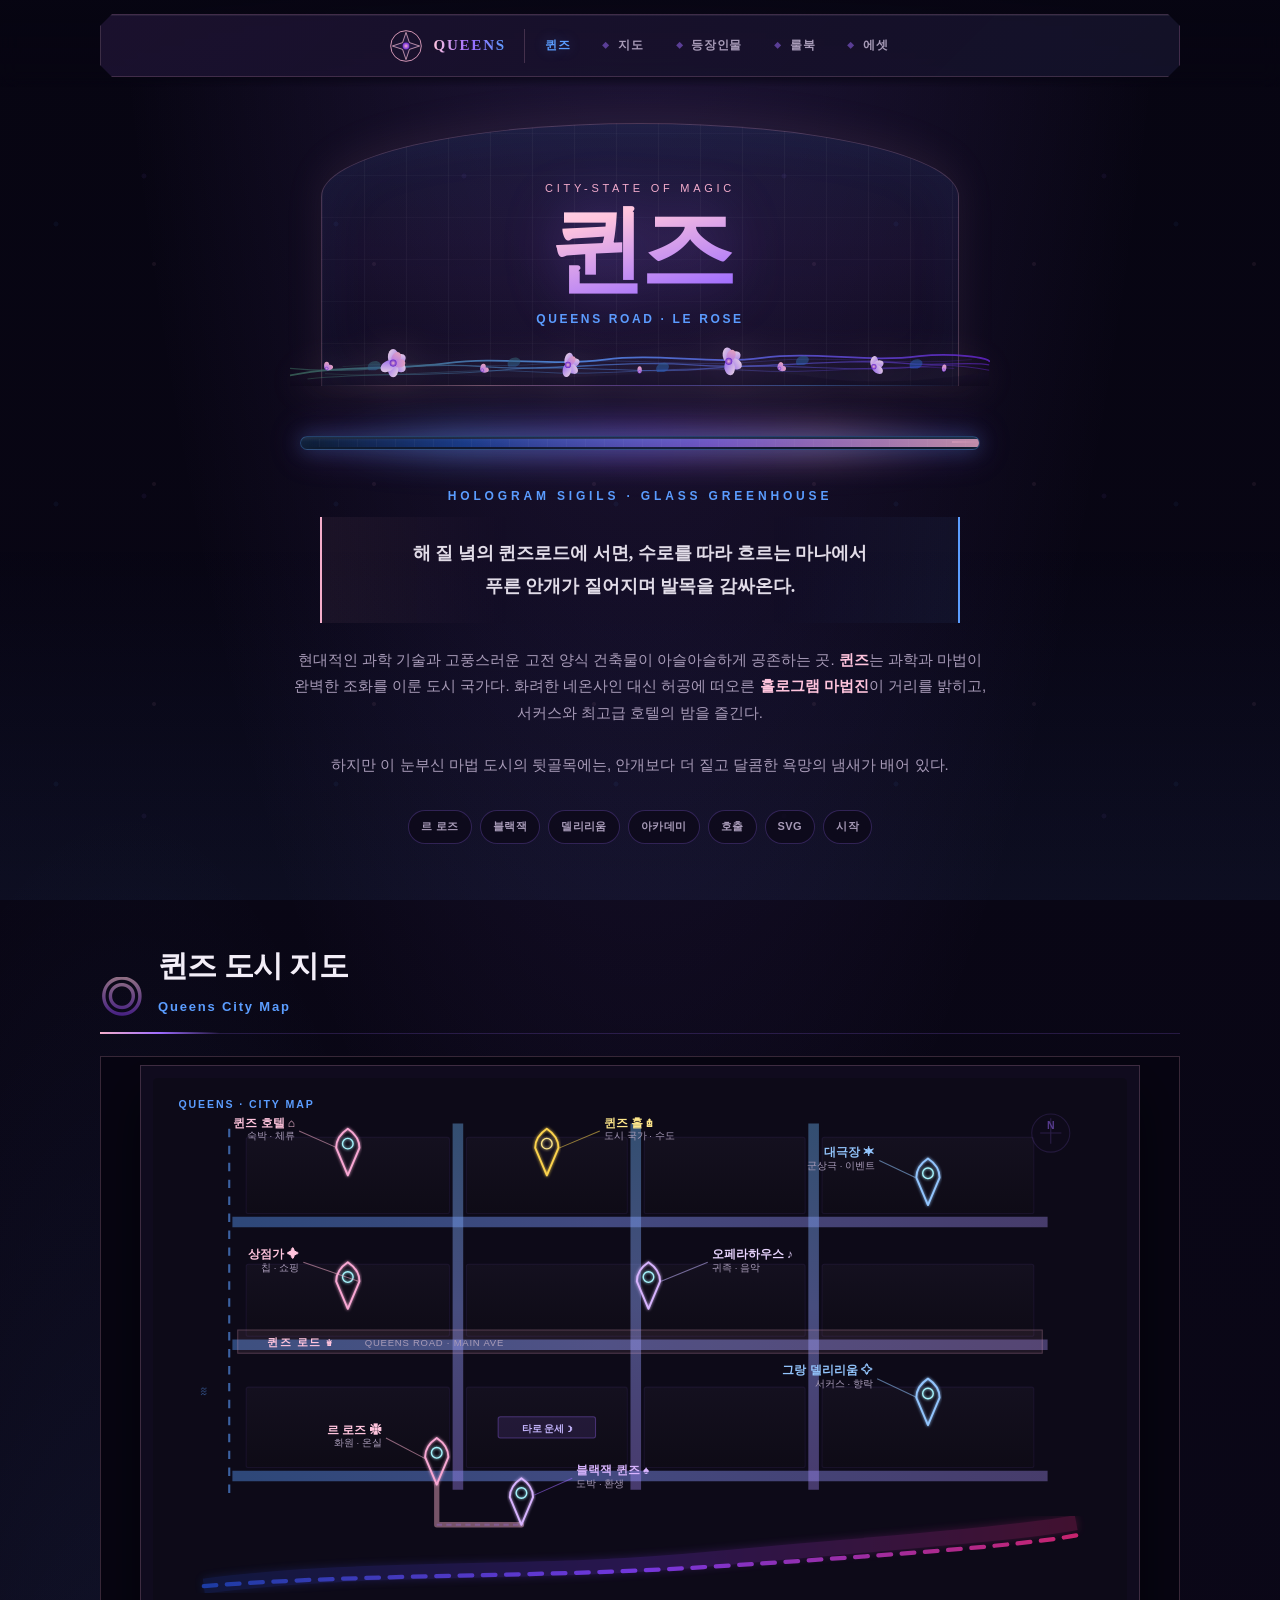
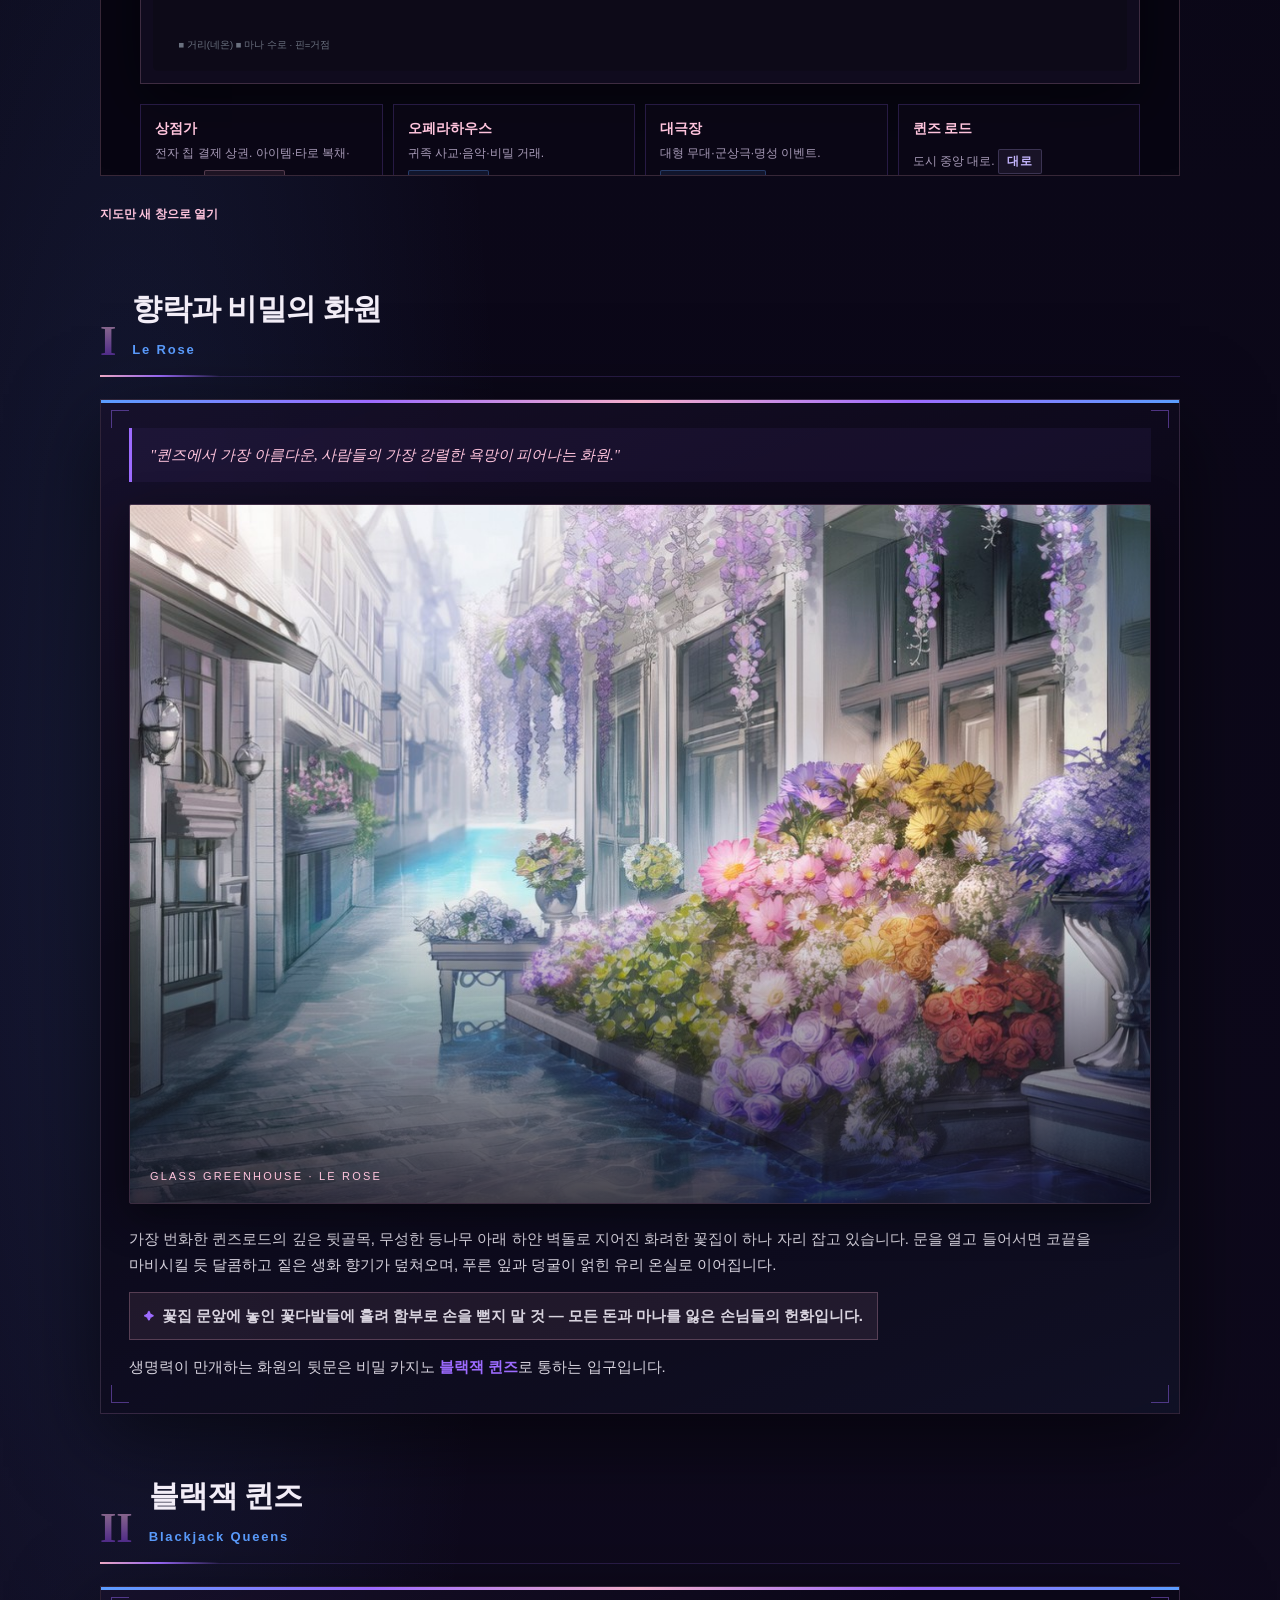
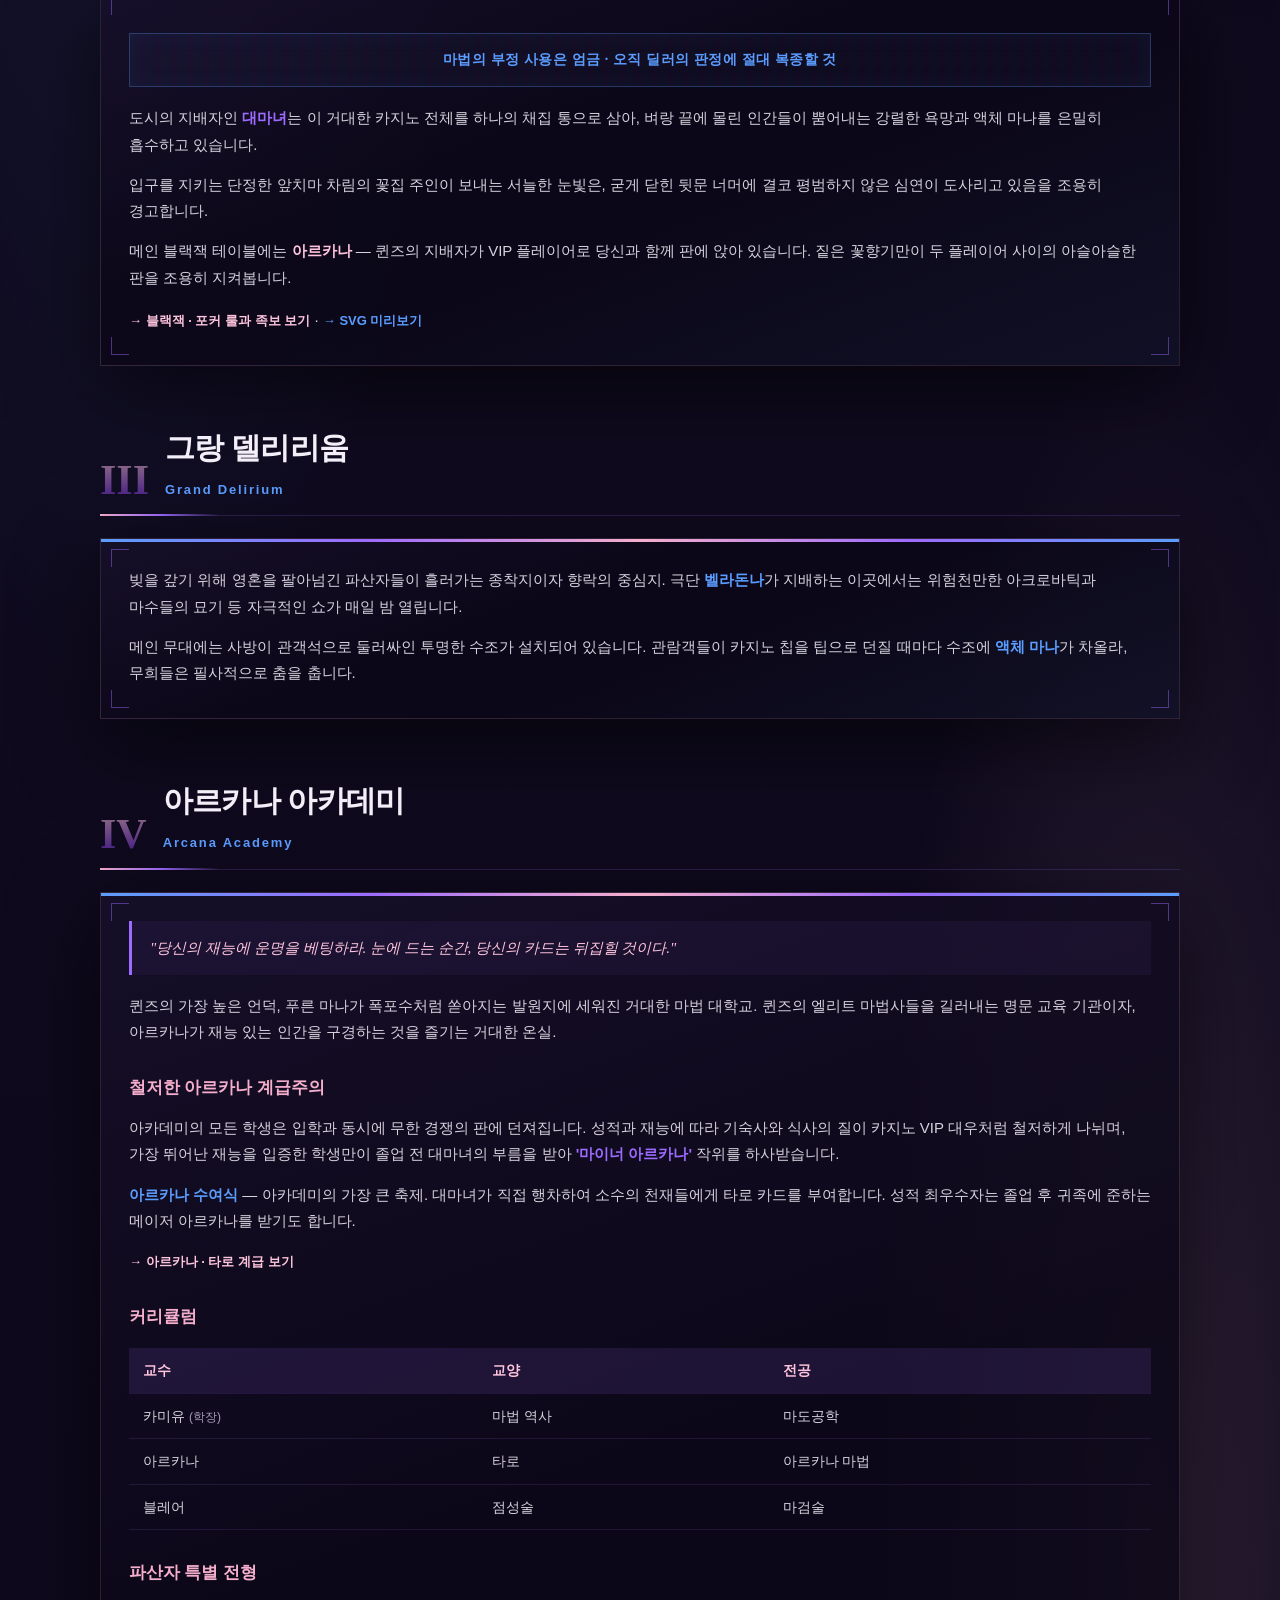
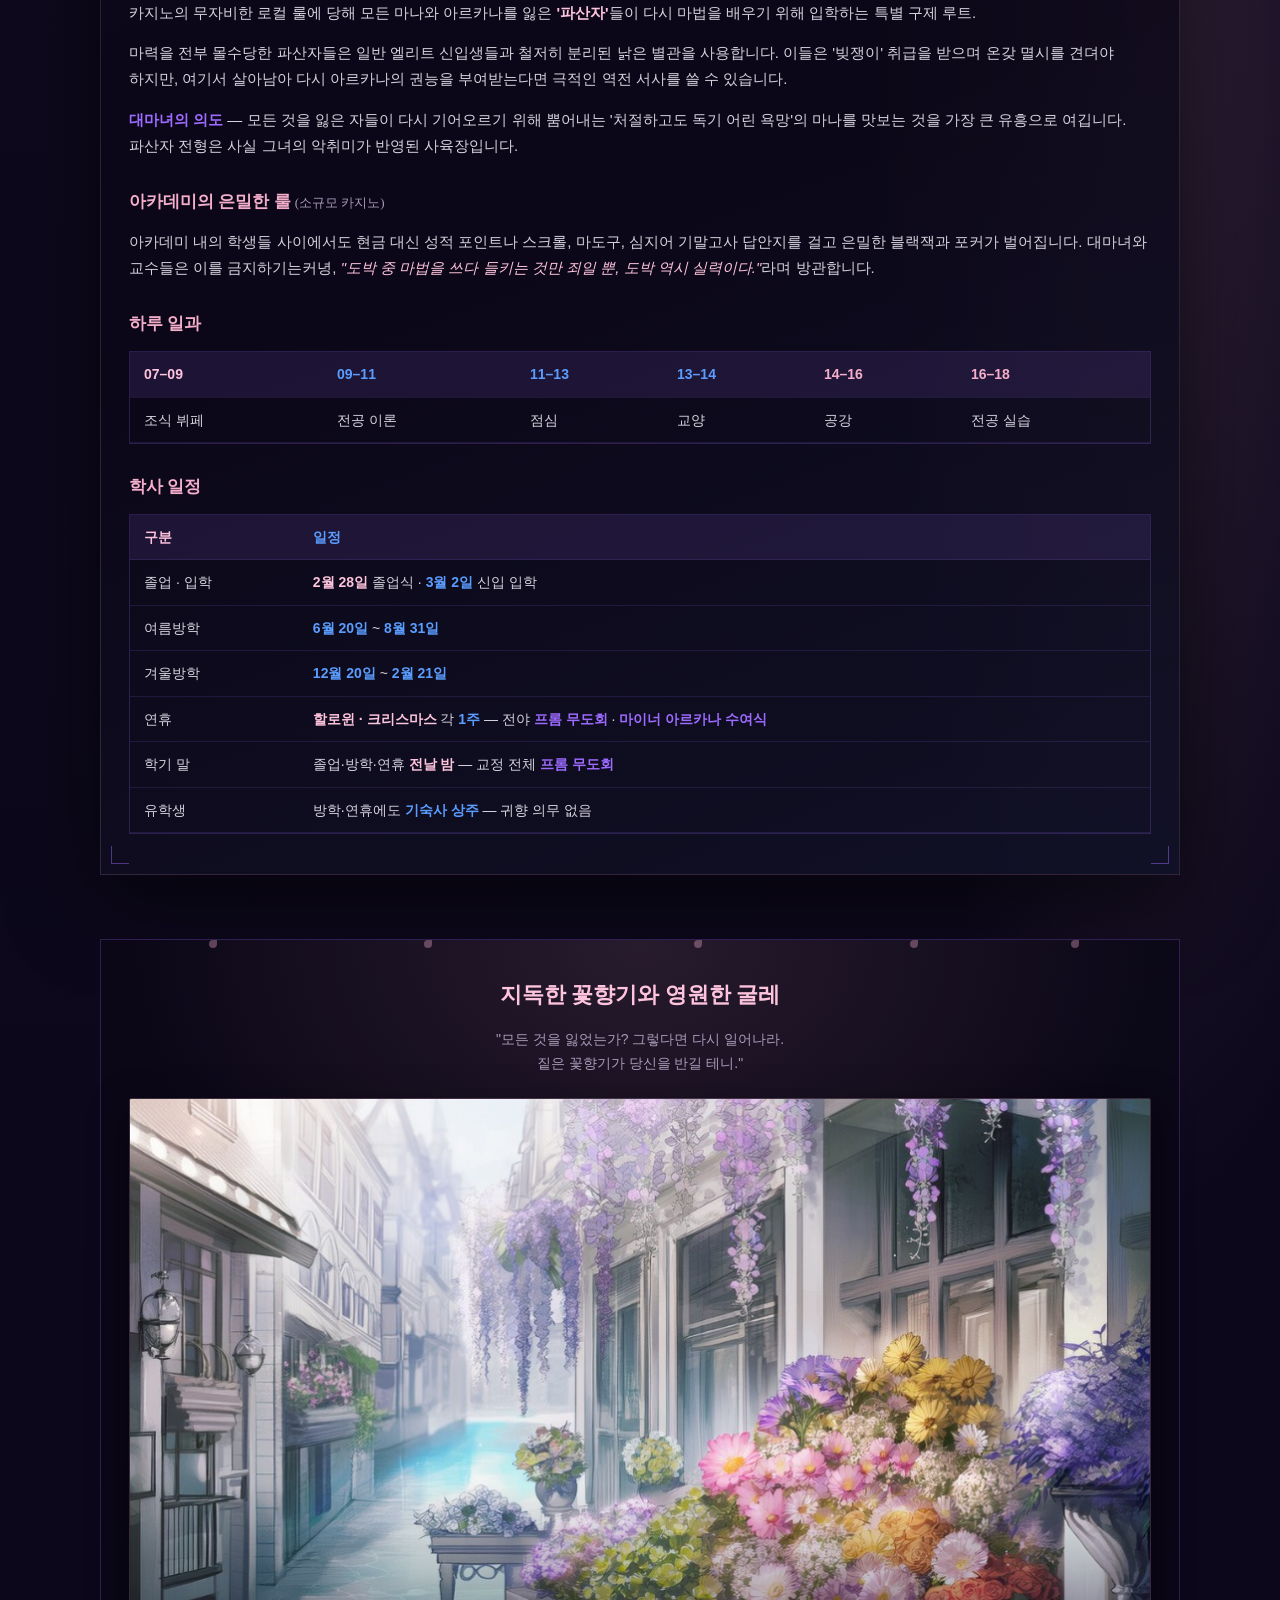
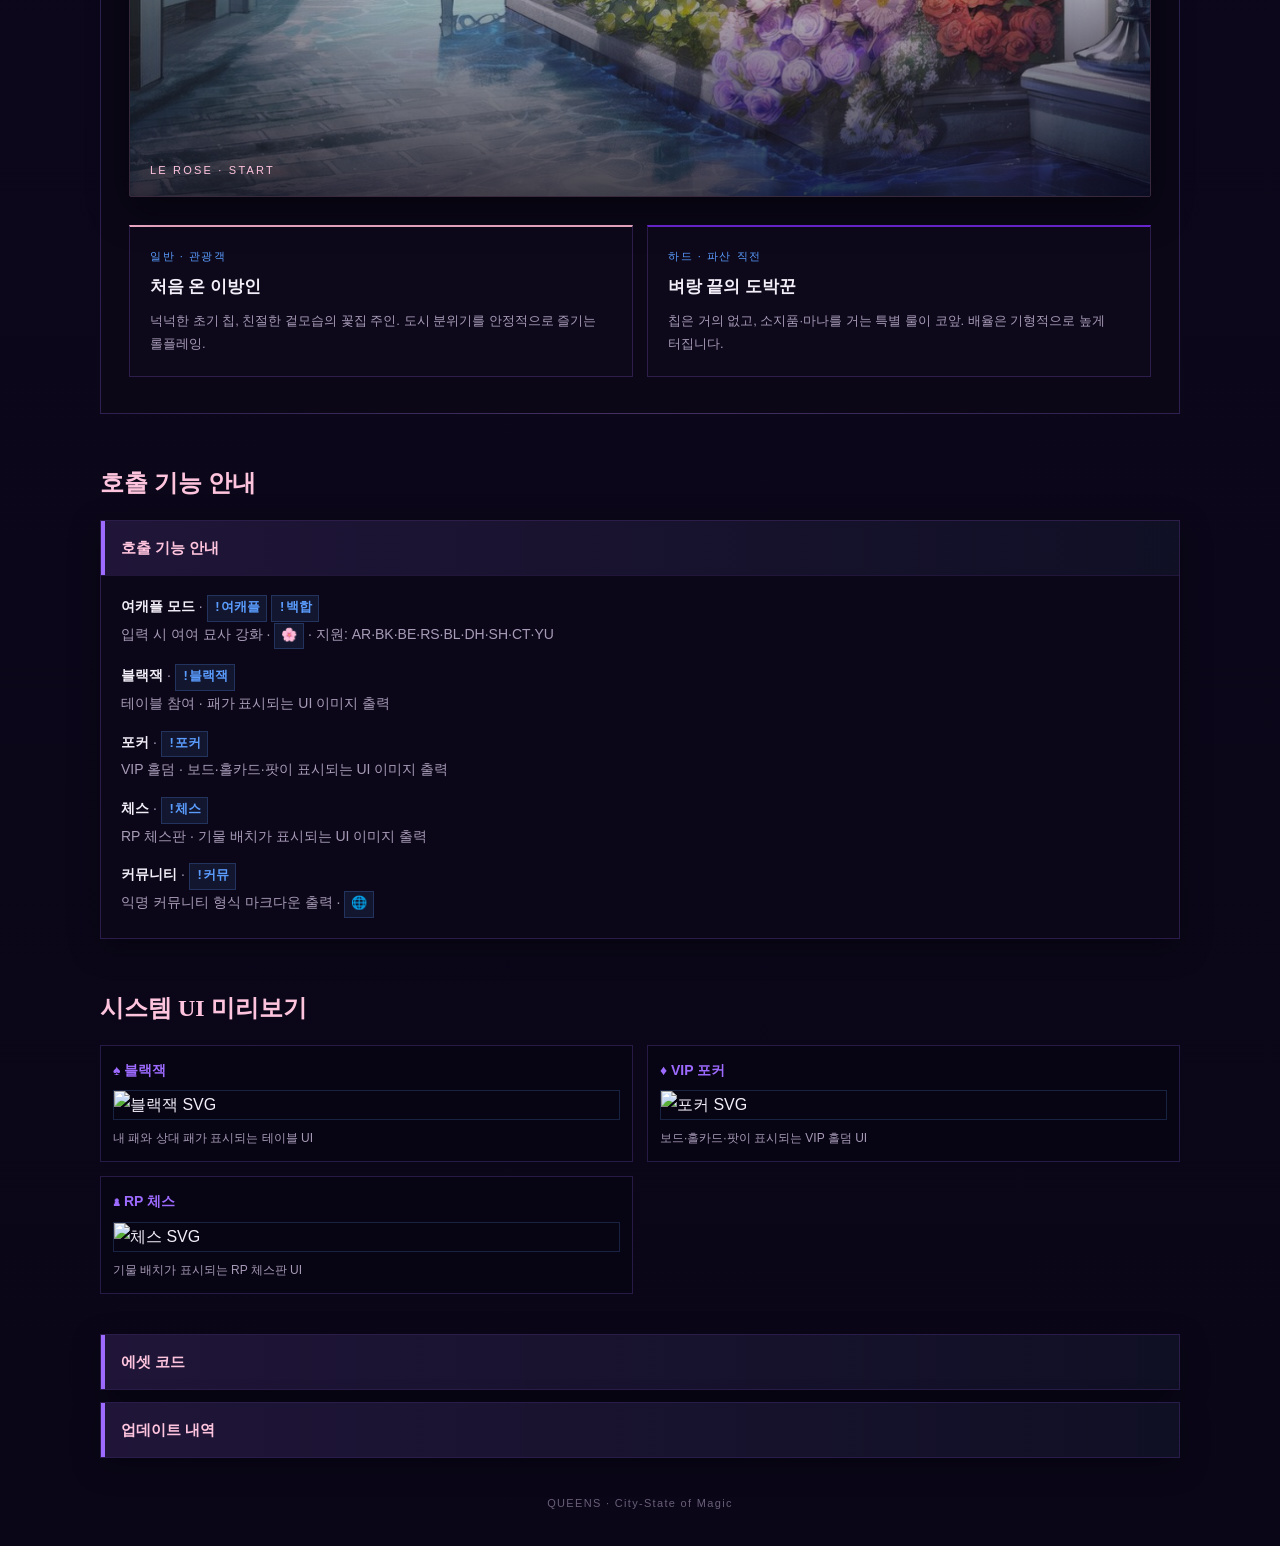
==== commit 0c40539a: "Add start-scene hero asset; sync cast grid HY cardFile and gate rebirth image" ====
--- a/index.html
+++ b/index.html
@@ -1379,6 +1379,11 @@
         "모든 것을 잃었는가? 그렇다면 다시 일어나라.<br>
         짙은 꽃향기가 당신을 반길 테니."
       </p>
+
+      <div class="greenhouse-frame">
+        <img src="assets/start/le-rose-greenhouse-hero.png" alt="르 로즈 · 시작 상황" loading="lazy" />
+        <span class="label">Le Rose · Start</span>
+      </div>
 
       <div class="start-choices">
         <div class="start-card soft">
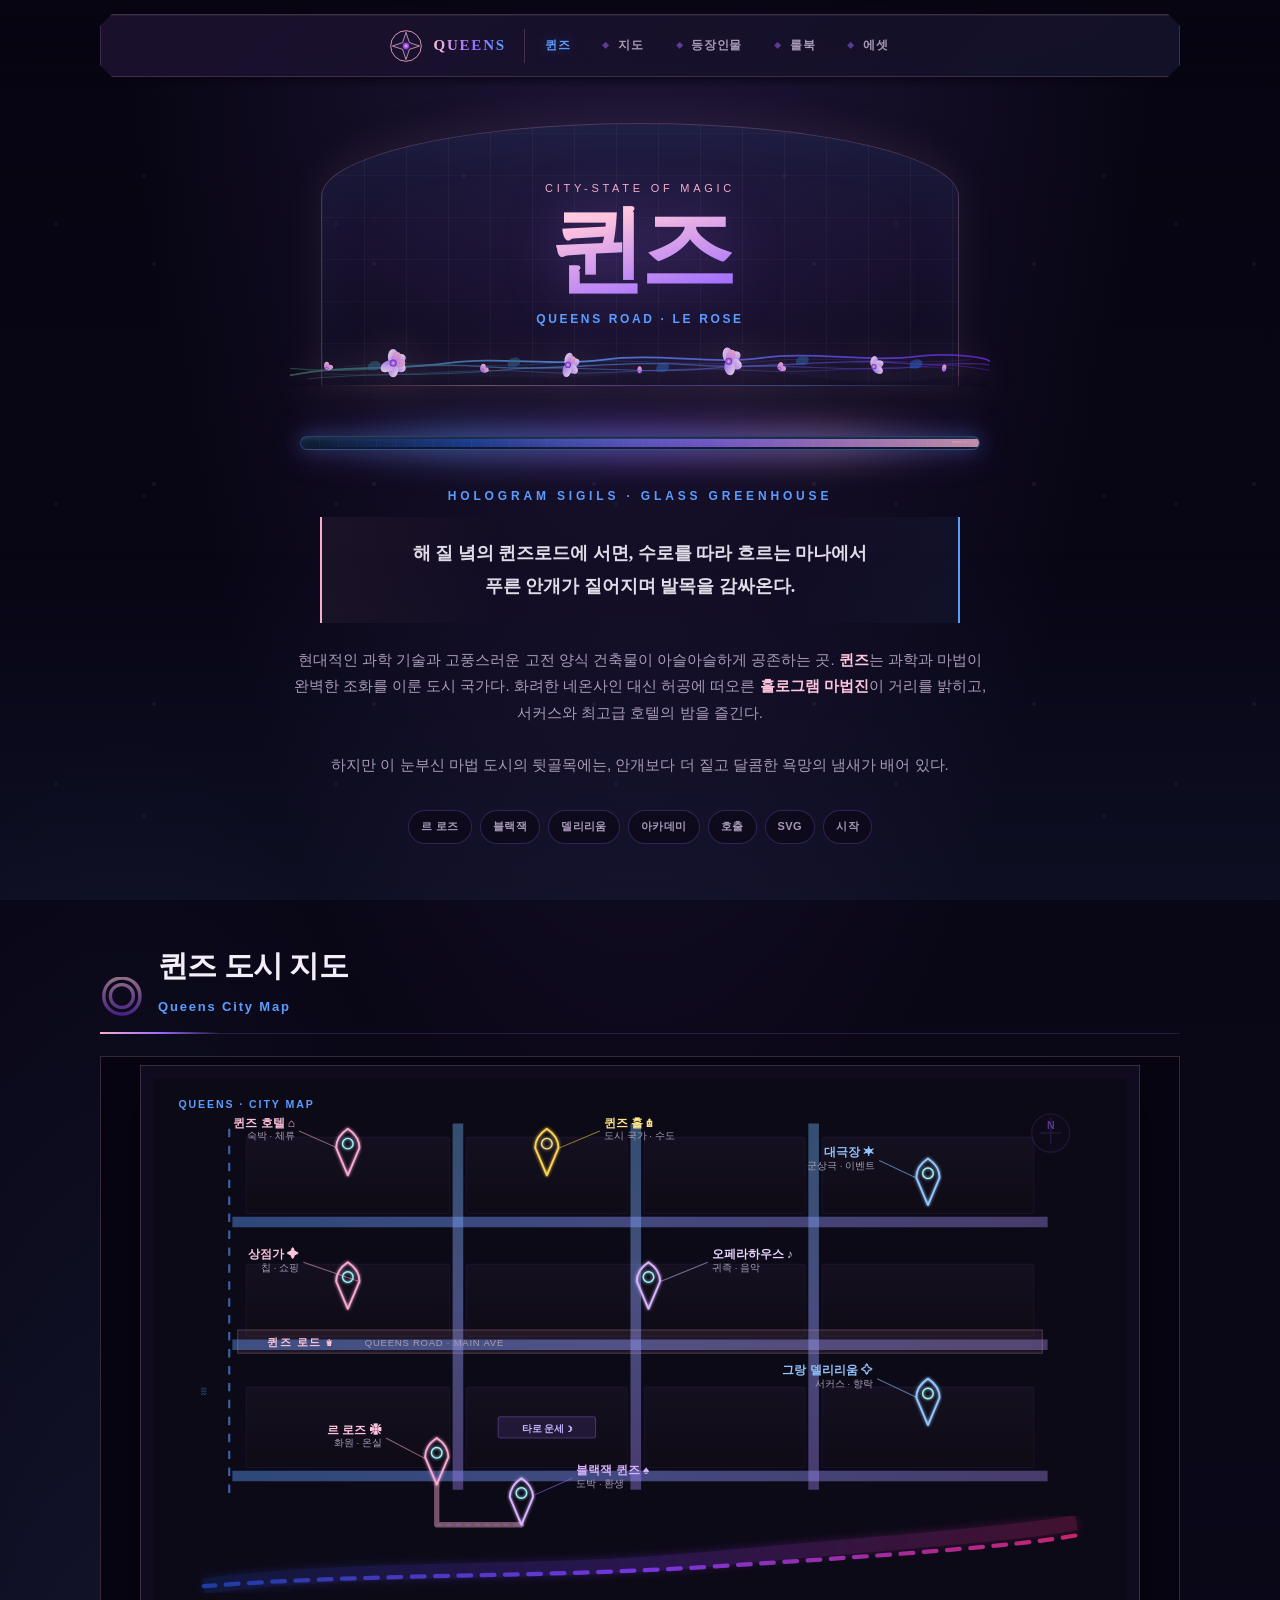
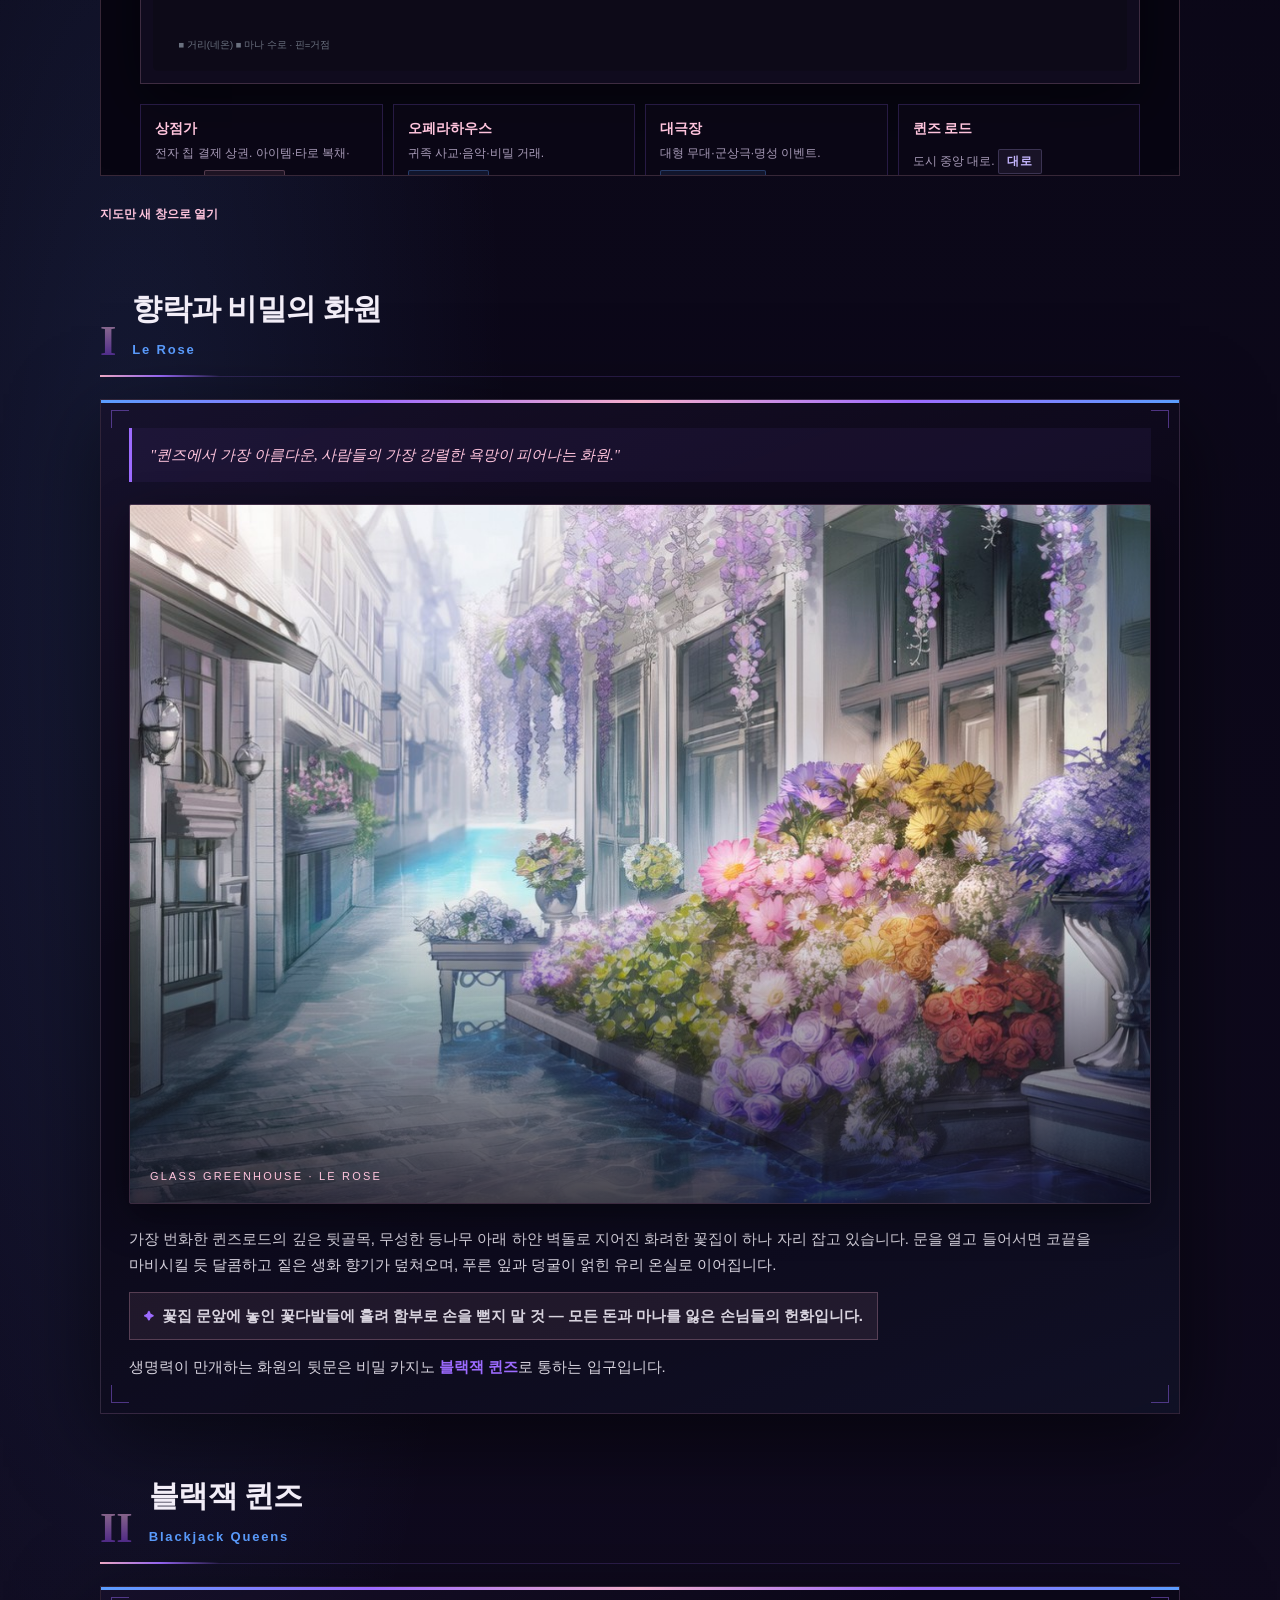
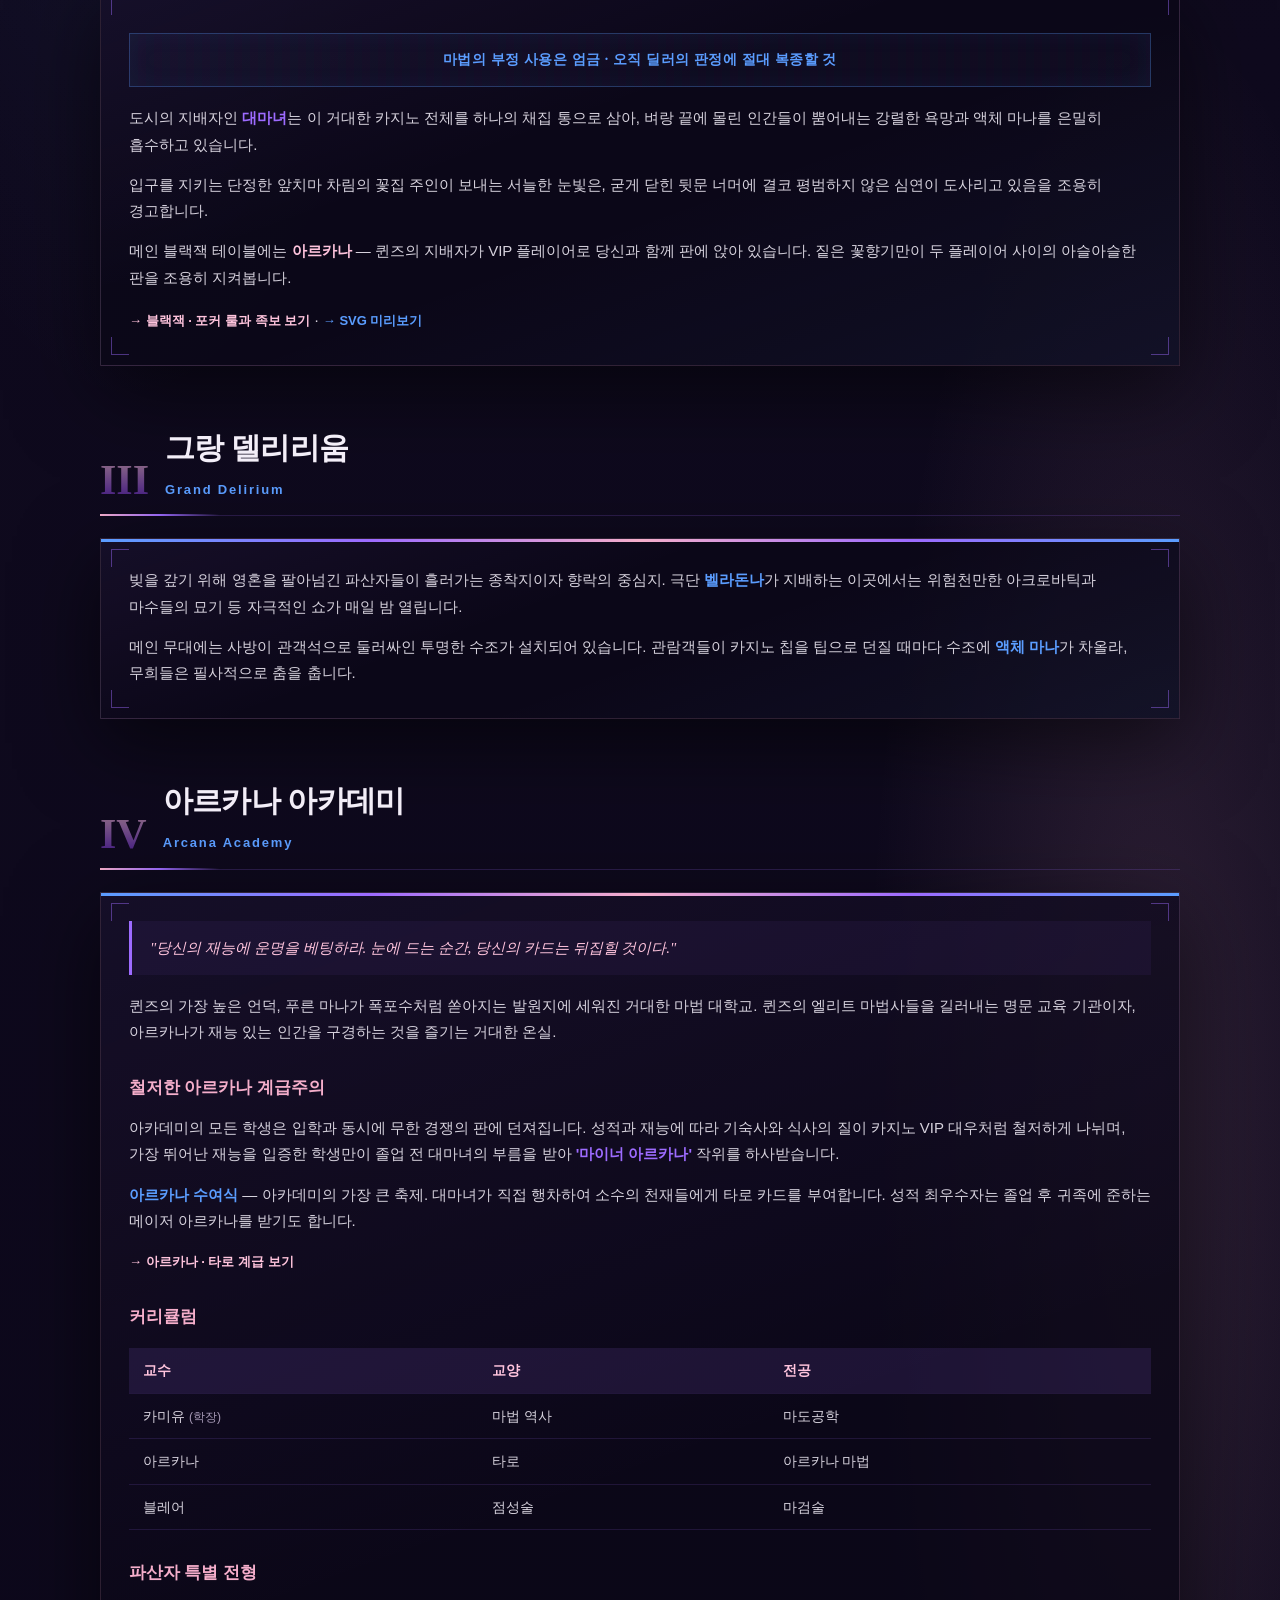
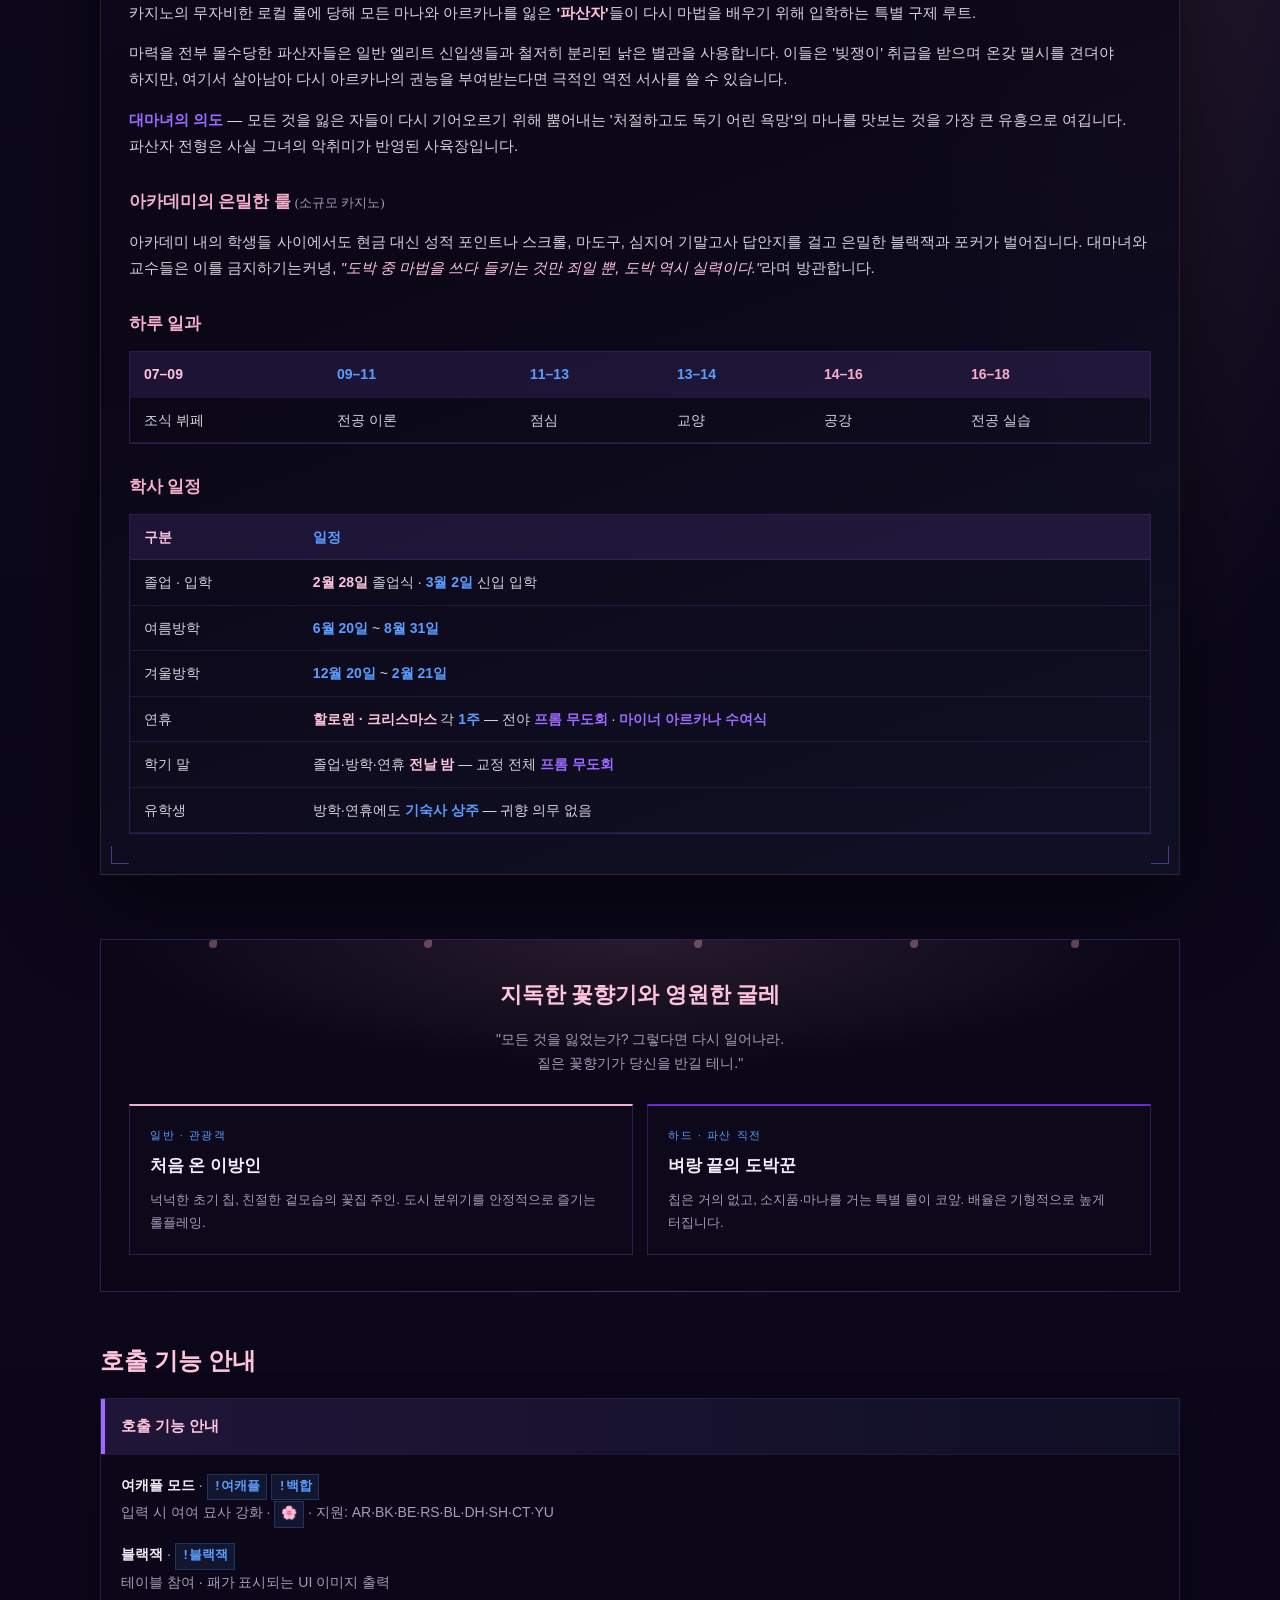
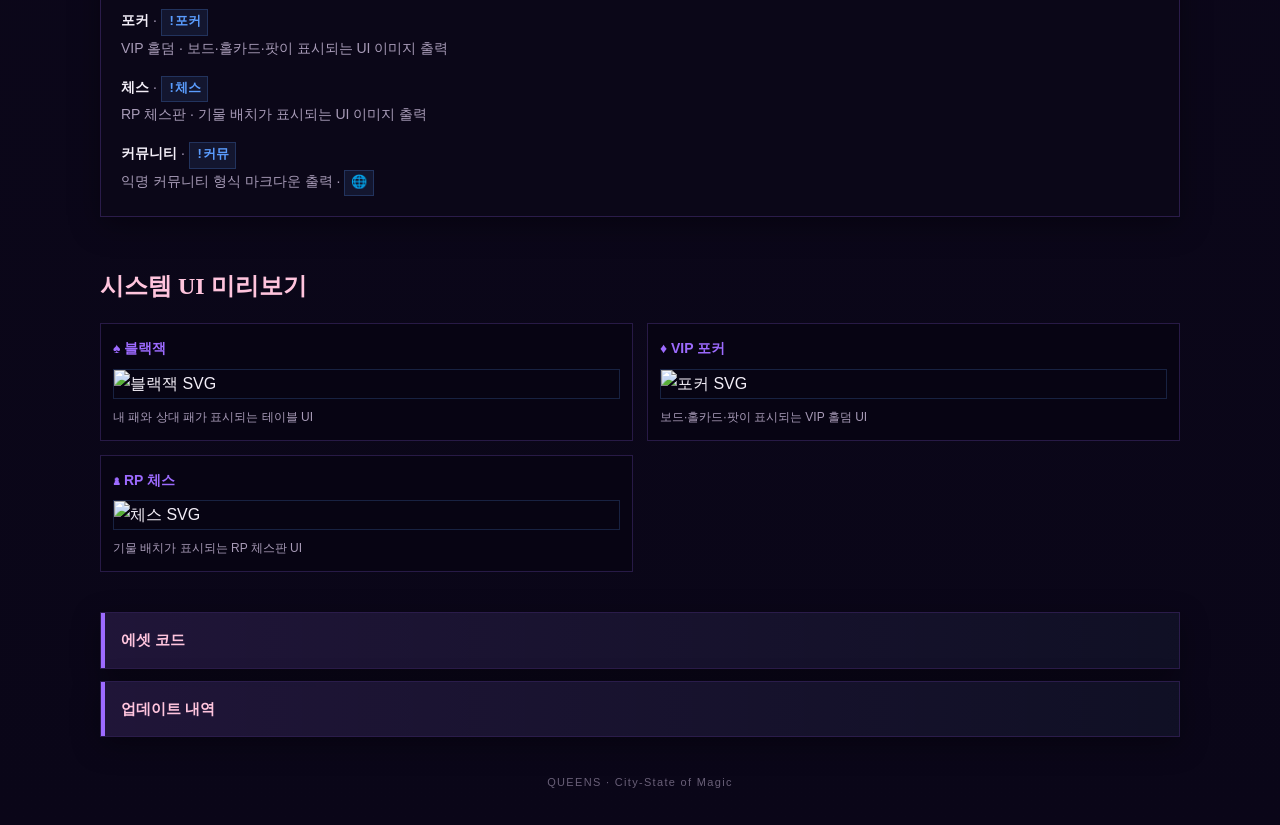
==== commit 0315b985: "Revert duplicate start hero UI; document start-scene asset URL in meta" ====
--- a/index.html
+++ b/index.html
@@ -1380,11 +1380,6 @@
         짙은 꽃향기가 당신을 반길 테니."
       </p>
 
-      <div class="greenhouse-frame">
-        <img src="assets/start/le-rose-greenhouse-hero.png" alt="르 로즈 · 시작 상황" loading="lazy" />
-        <span class="label">Le Rose · Start</span>
-      </div>
-
       <div class="start-choices">
         <div class="start-card soft">
           <em>일반 · 관광객</em>
@@ -1446,6 +1441,7 @@
         <summary>에셋 코드</summary>
         <div class="gate-fold-body">
           <p><strong>이미지 출력</strong><br><code>![](https://bi.pharang.workers.dev/q/캐릭터코드/상황코드)</code></p>
+          <p><strong>시작상황 · 르 로즈</strong><br><code>![](https://cheongyeon-dev.github.io/queens/assets/start/le-rose-greenhouse-hero.png)</code></p>
           <p><strong>캐릭터코드</strong></p>
           <div class="asset-code-sub">
             <h4>카지노 · VIP · 르 로즈</h4>
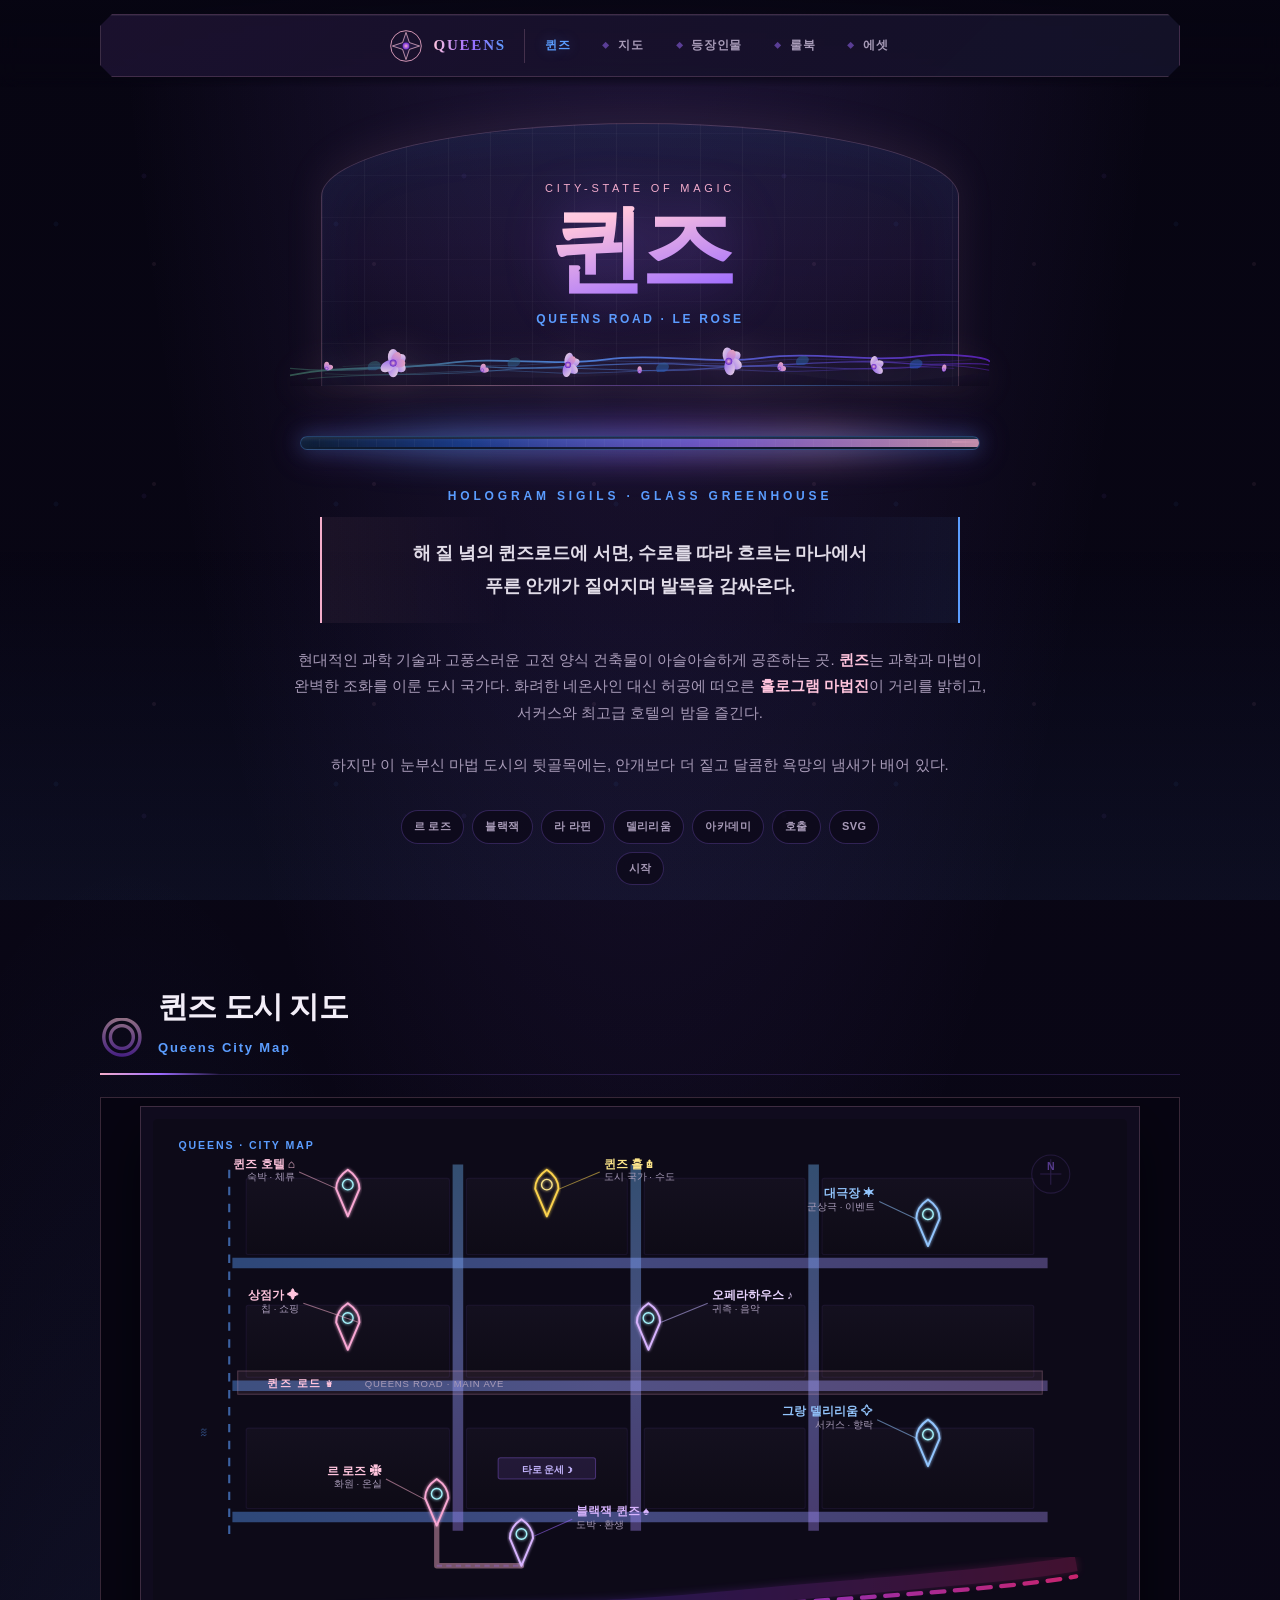
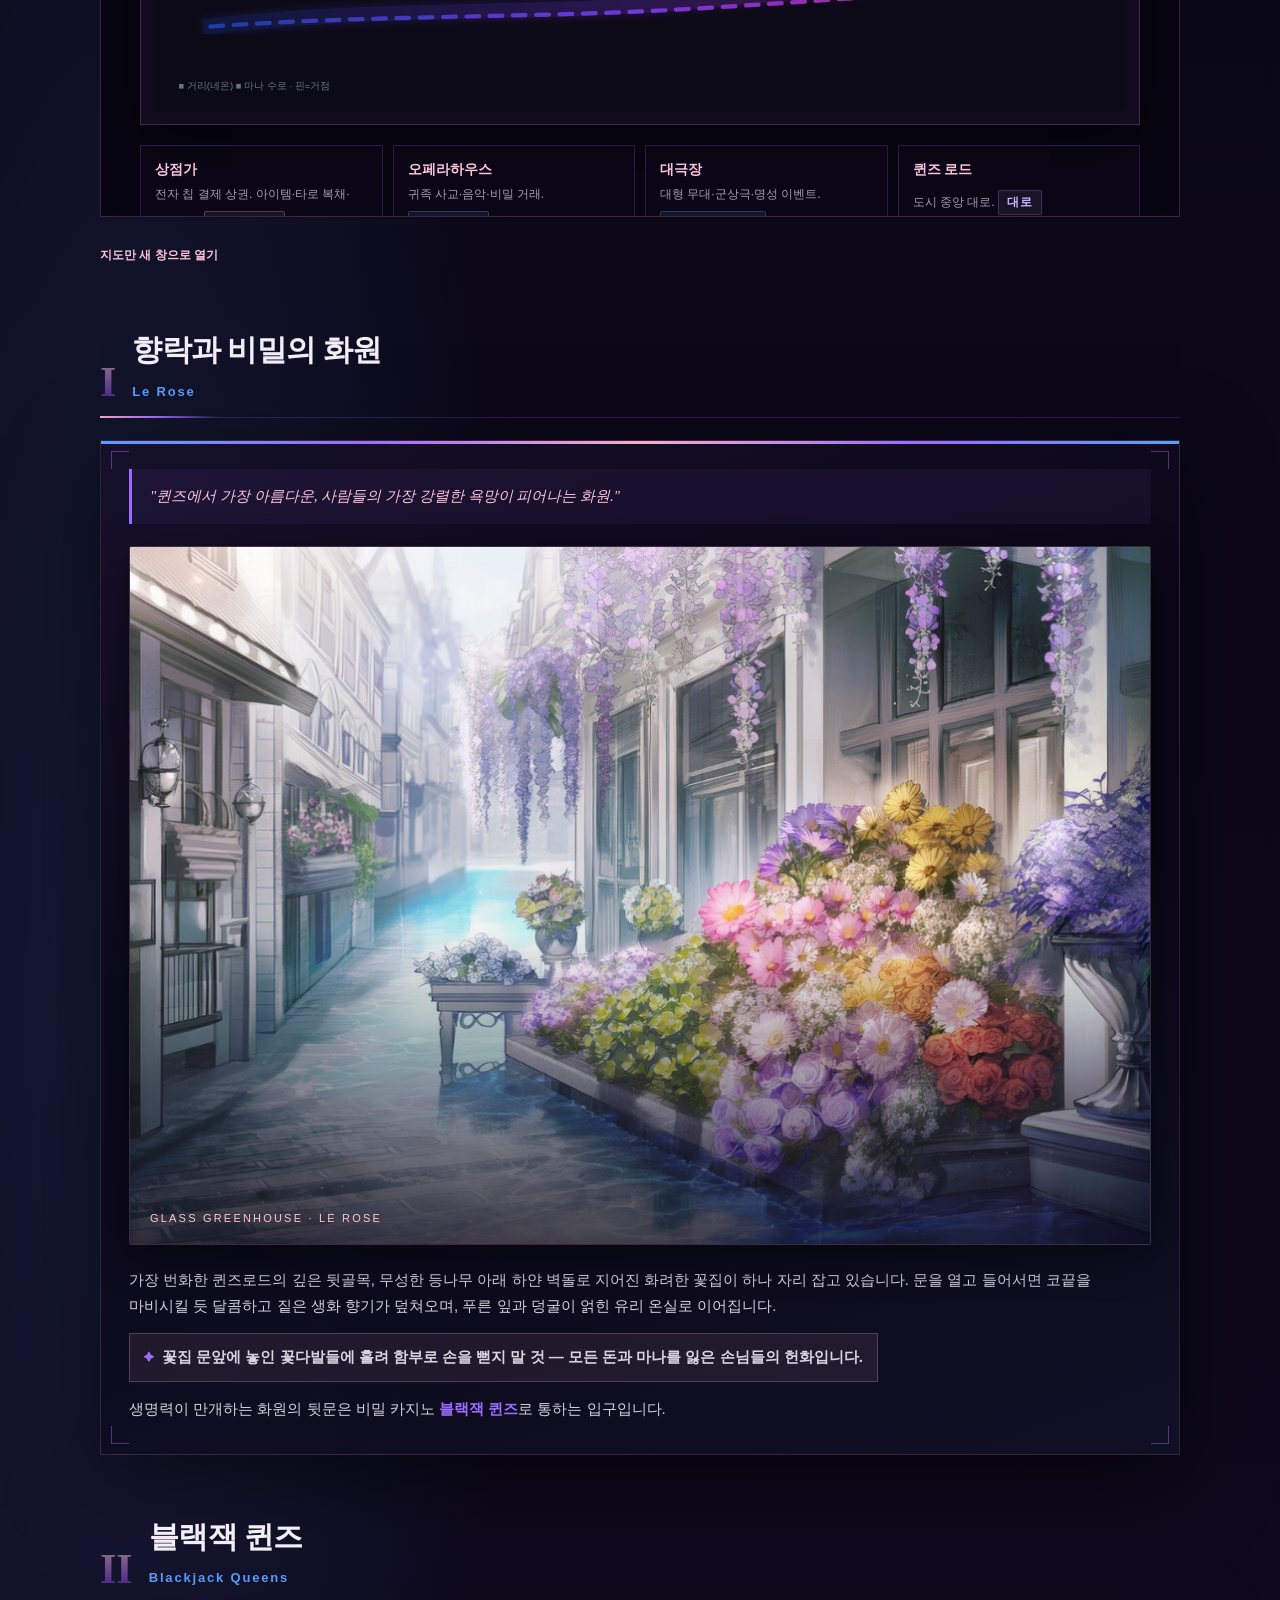
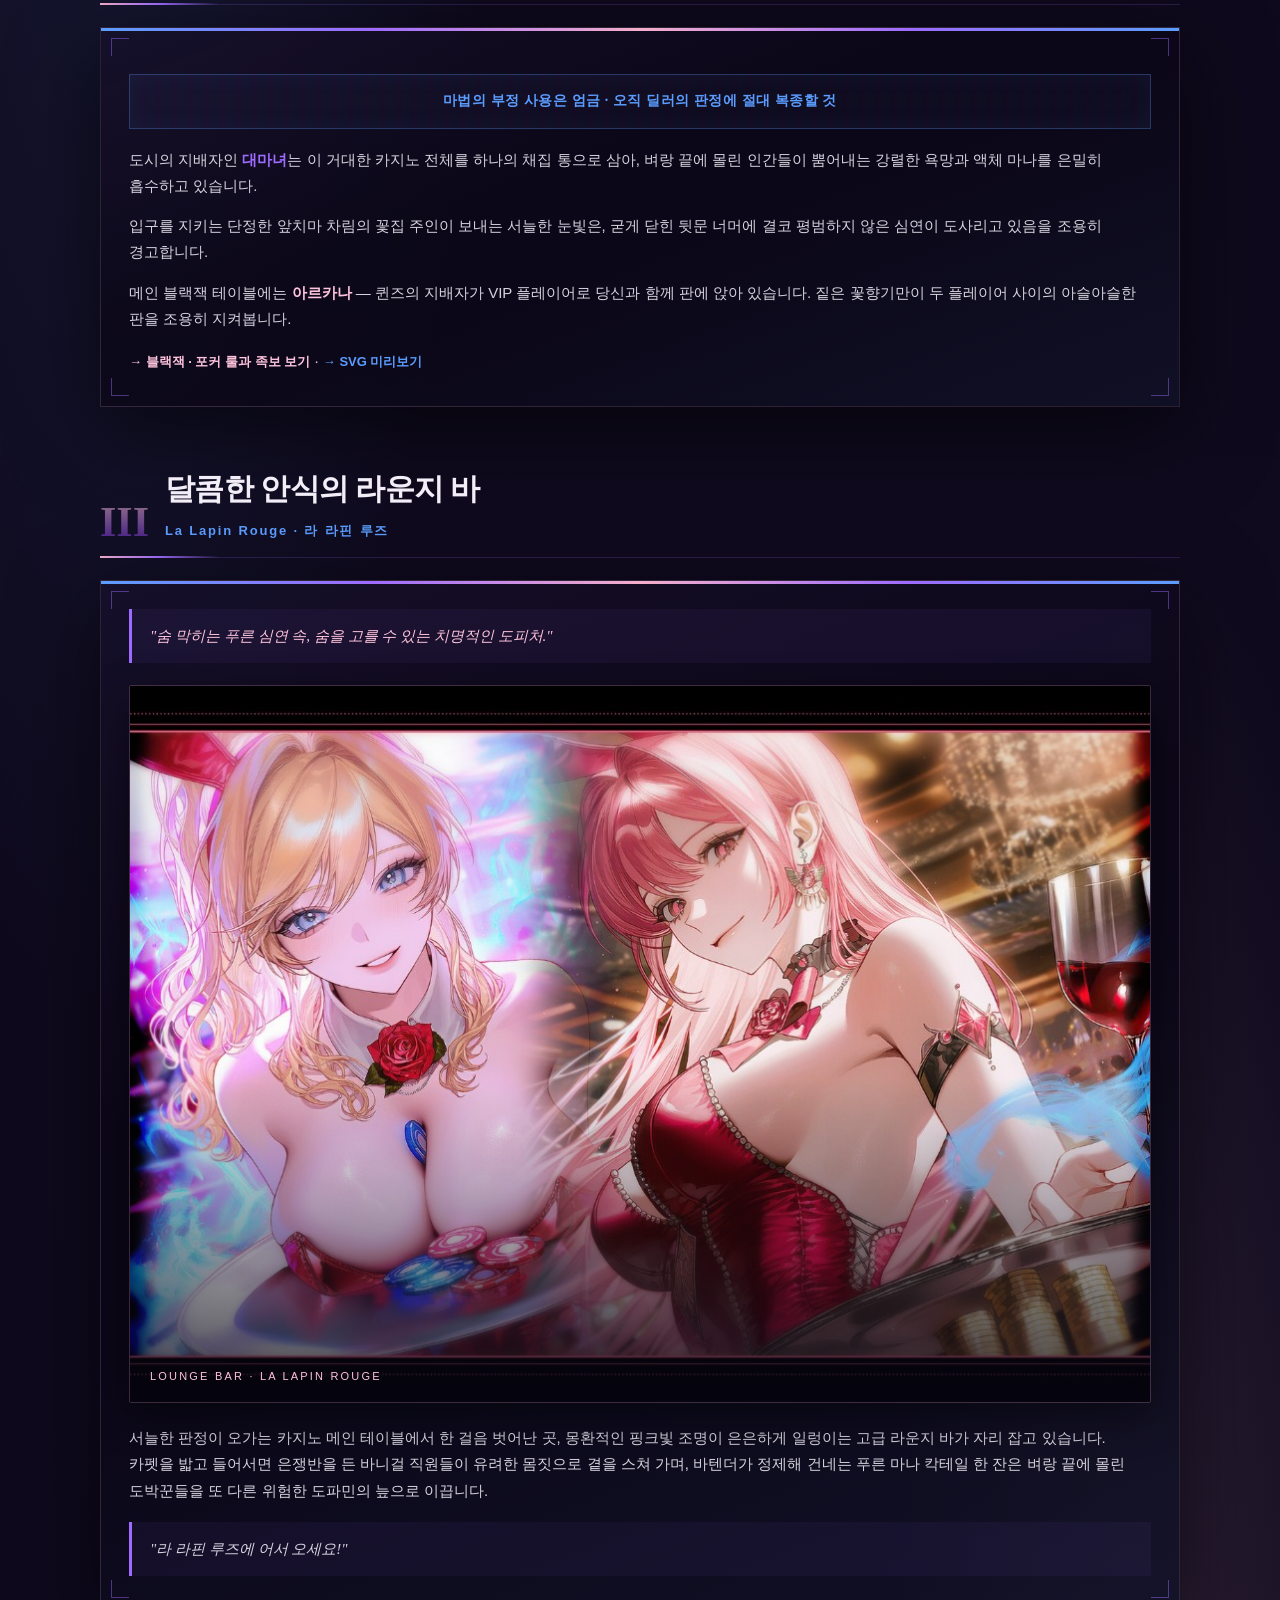
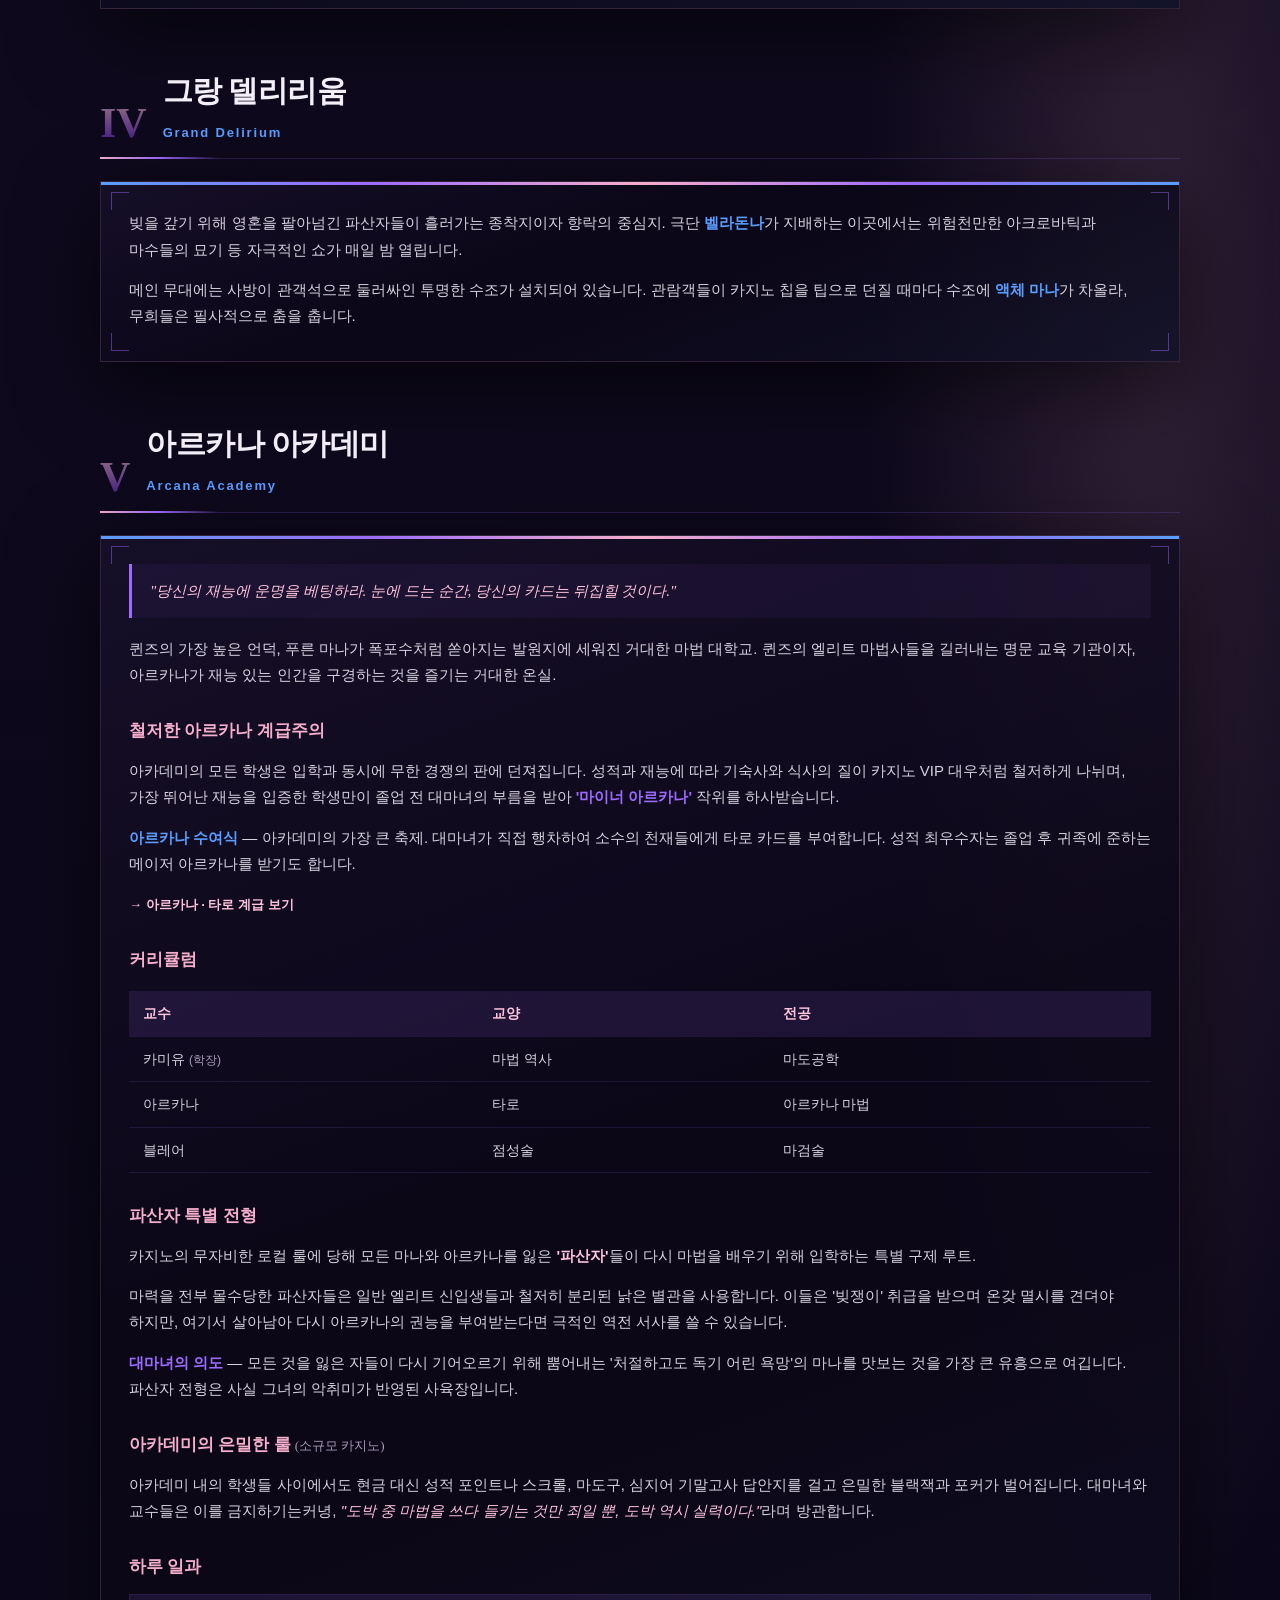
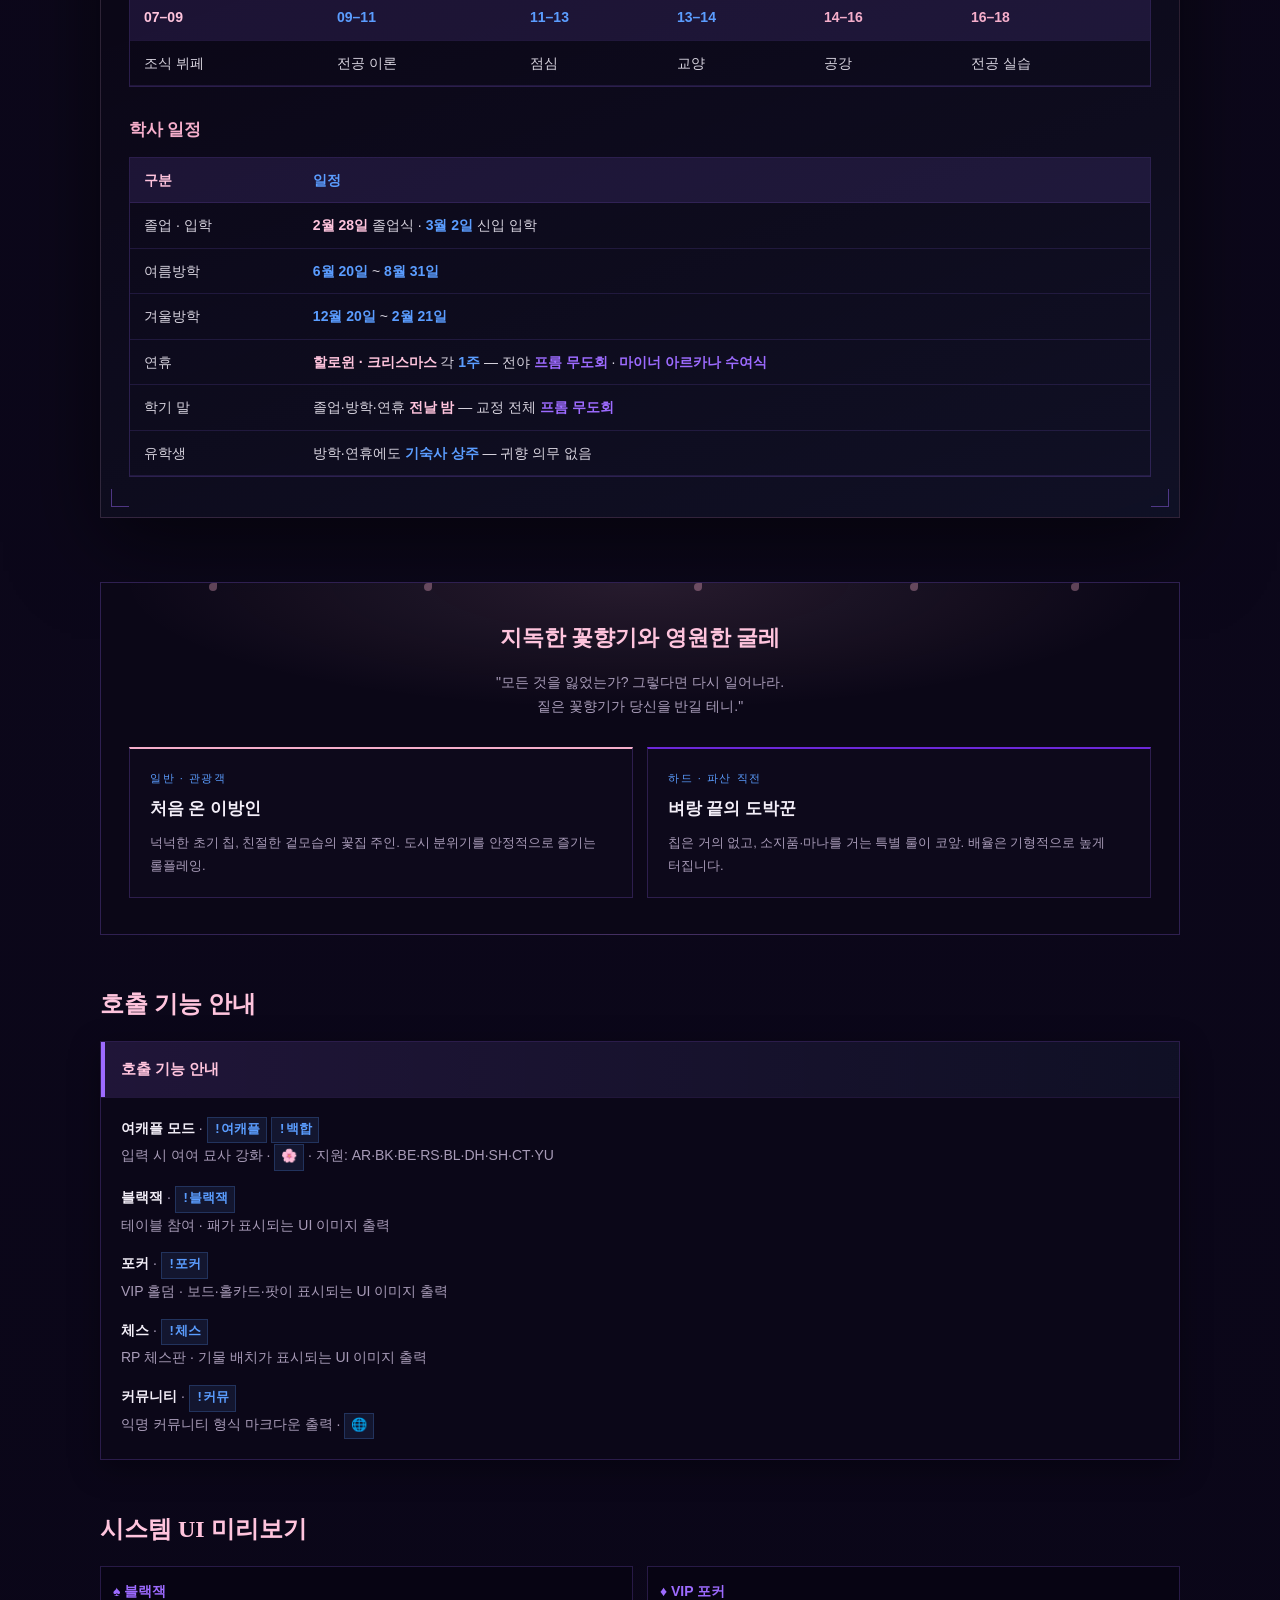
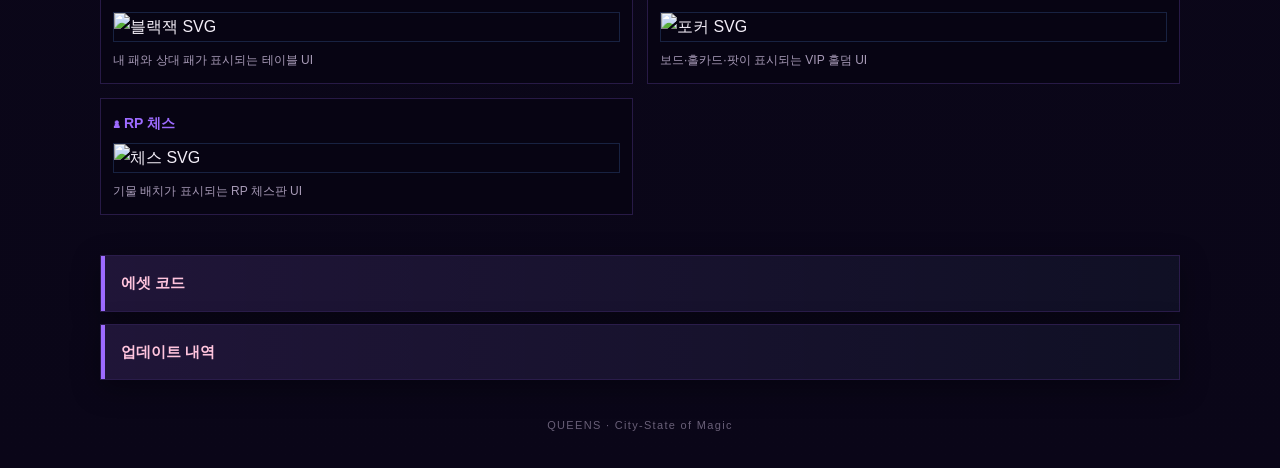
==== commit 1a2e0f44: "Add La Lapin Rouge lore section and hero image" ====
--- a/index.html
+++ b/index.html
@@ -1191,6 +1191,7 @@
       <nav class="lore-nav" aria-label="세계관 바로가기">
         <a href="#lerose">르 로즈</a>
         <a href="#blackjack">블랙잭</a>
+        <a href="#lapin">라 라핀</a>
         <a href="#circus">델리리움</a>
         <a href="#academy">아카데미</a>
         <a href="#calls">호출</a>
@@ -1256,10 +1257,35 @@
       </div>
     </section>
 
+    <!-- La Lapin Rouge -->
+    <section class="section" id="lapin">
+      <div class="section-head">
+        <span class="section-num">III</span>
+        <h2>달콤한 안식의 라운지 바<small>La Lapin Rouge · 라 라핀 루즈</small></h2>
+      </div>
+
+      <div class="arcane-panel">
+        <span class="corner tl"></span><span class="corner tr"></span>
+        <span class="corner bl"></span><span class="corner br"></span>
+
+        <p class="panel-quote">"숨 막히는 푸른 심연 속, 숨을 고를 수 있는 치명적인 도피처."</p>
+
+        <div class="greenhouse-frame">
+          <img src="assets/lapin-rouge-hero.png" alt="라 라핀 루즈 · 라운지 바" loading="lazy" />
+          <span class="label">Lounge Bar · La Lapin Rouge</span>
+        </div>
+
+        <div class="panel-body">
+          <p>서늘한 판정이 오가는 카지노 메인 테이블에서 한 걸음 벗어난 곳, 몽환적인 핑크빛 조명이 은은하게 일렁이는 고급 라운지 바가 자리 잡고 있습니다. 카펫을 밟고 들어서면 은쟁반을 든 바니걸 직원들이 유려한 몸짓으로 곁을 스쳐 가며, 바텐더가 정제해 건네는 푸른 마나 칵테일 한 잔은 벼랑 끝에 몰린 도박꾼들을 또 다른 위험한 도파민의 늪으로 이끕니다.</p>
+          <p class="panel-quote" style="margin-top:18px;margin-bottom:0;font-size:15px;">"라 라핀 루즈에 어서 오세요!"</p>
+        </div>
+      </div>
+    </section>
+
     <!-- Grand Delirium -->
     <section class="section" id="circus">
       <div class="section-head">
-        <span class="section-num">III</span>
+        <span class="section-num">IV</span>
         <h2>그랑 델리리움<small>Grand Delirium</small></h2>
       </div>
 
@@ -1277,7 +1303,7 @@
     <!-- Arcana Academy -->
     <section class="section" id="academy">
       <div class="section-head">
-        <span class="section-num">IV</span>
+        <span class="section-num">V</span>
         <h2>아르카나 아카데미<small>Arcana Academy</small></h2>
       </div>
 
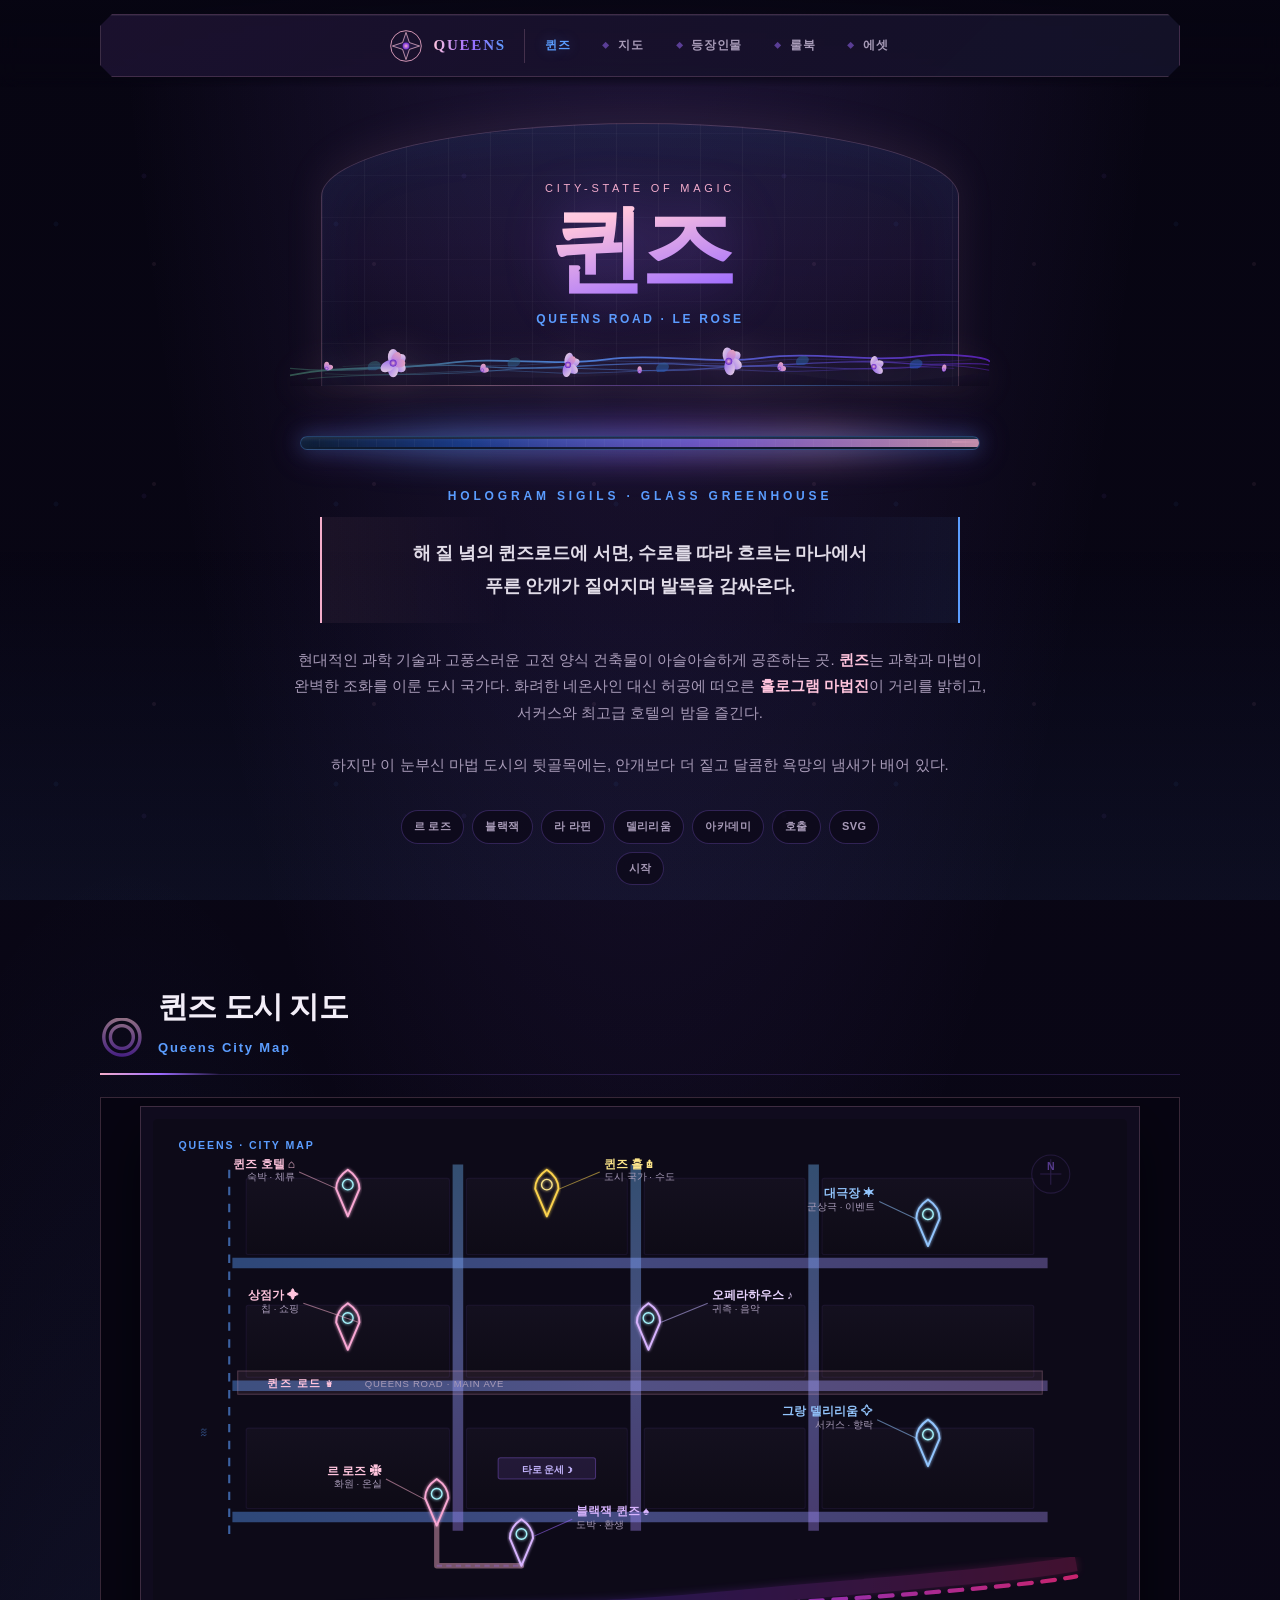
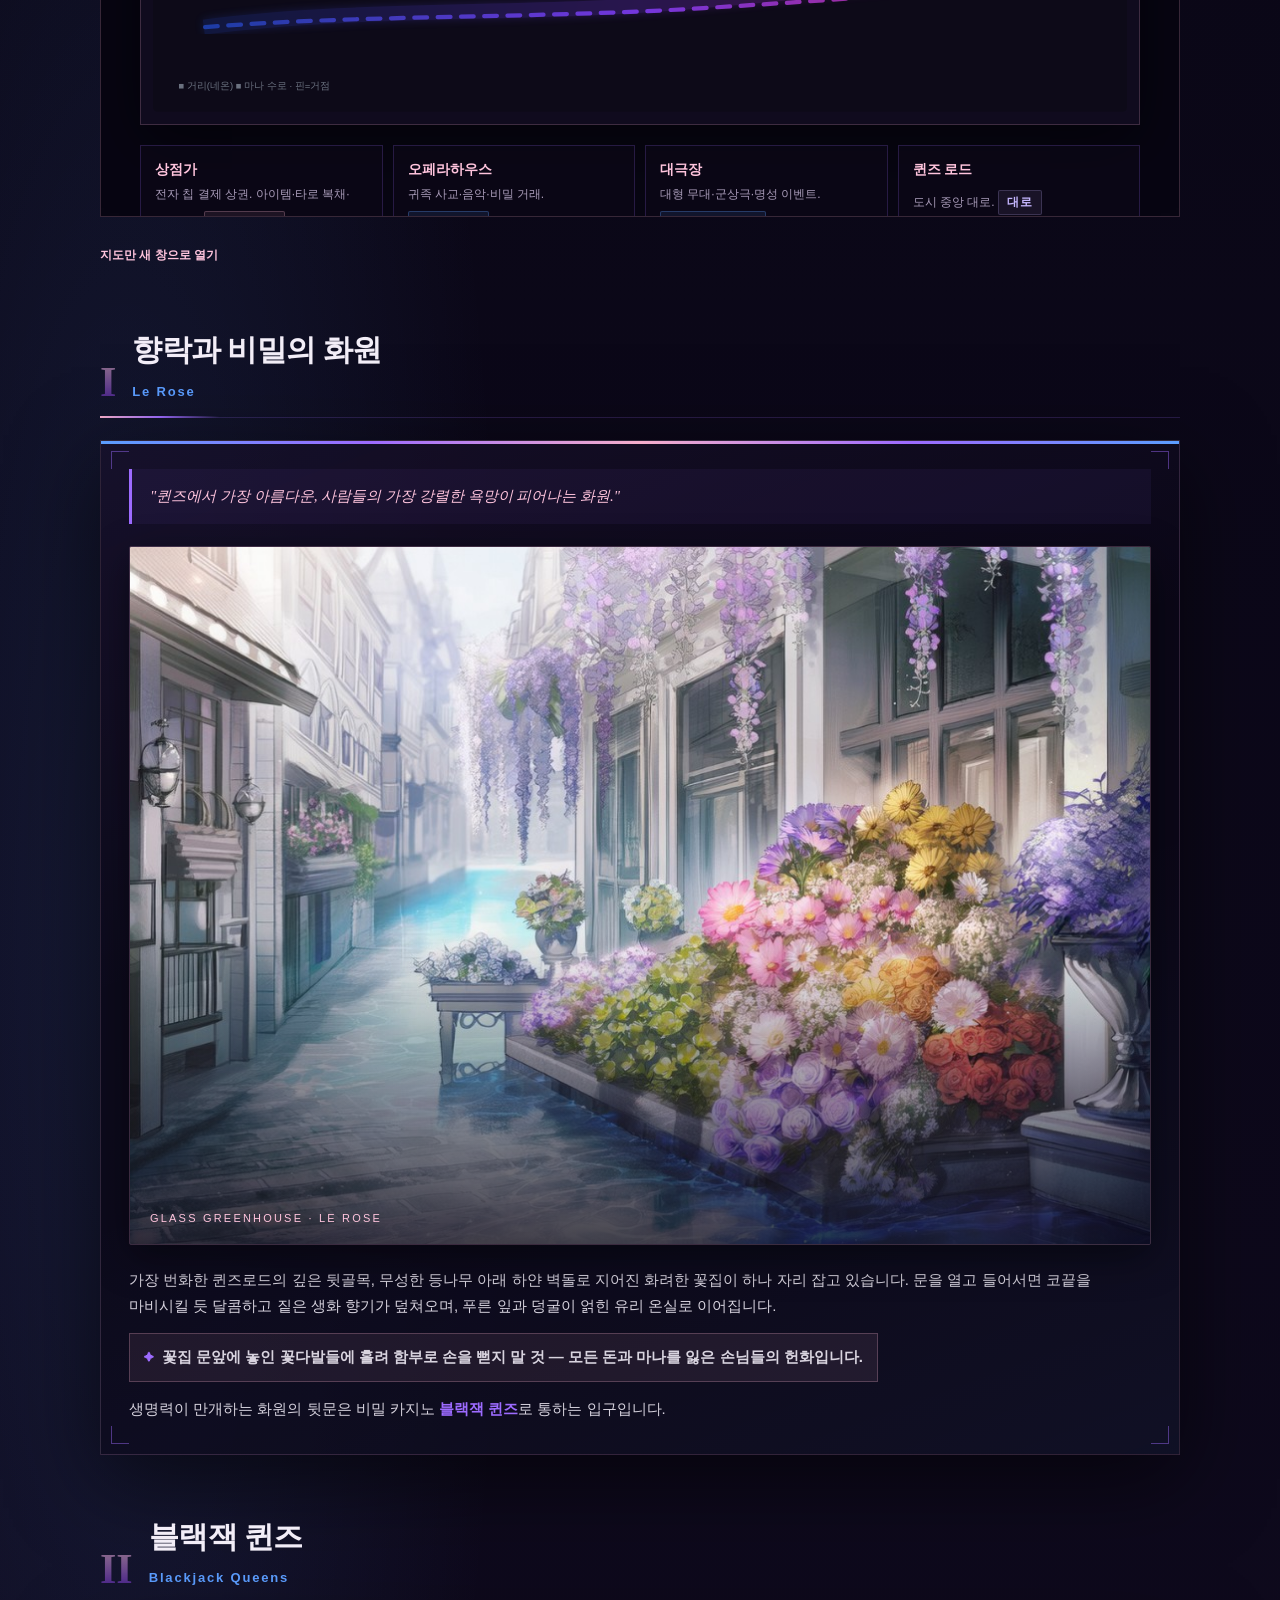
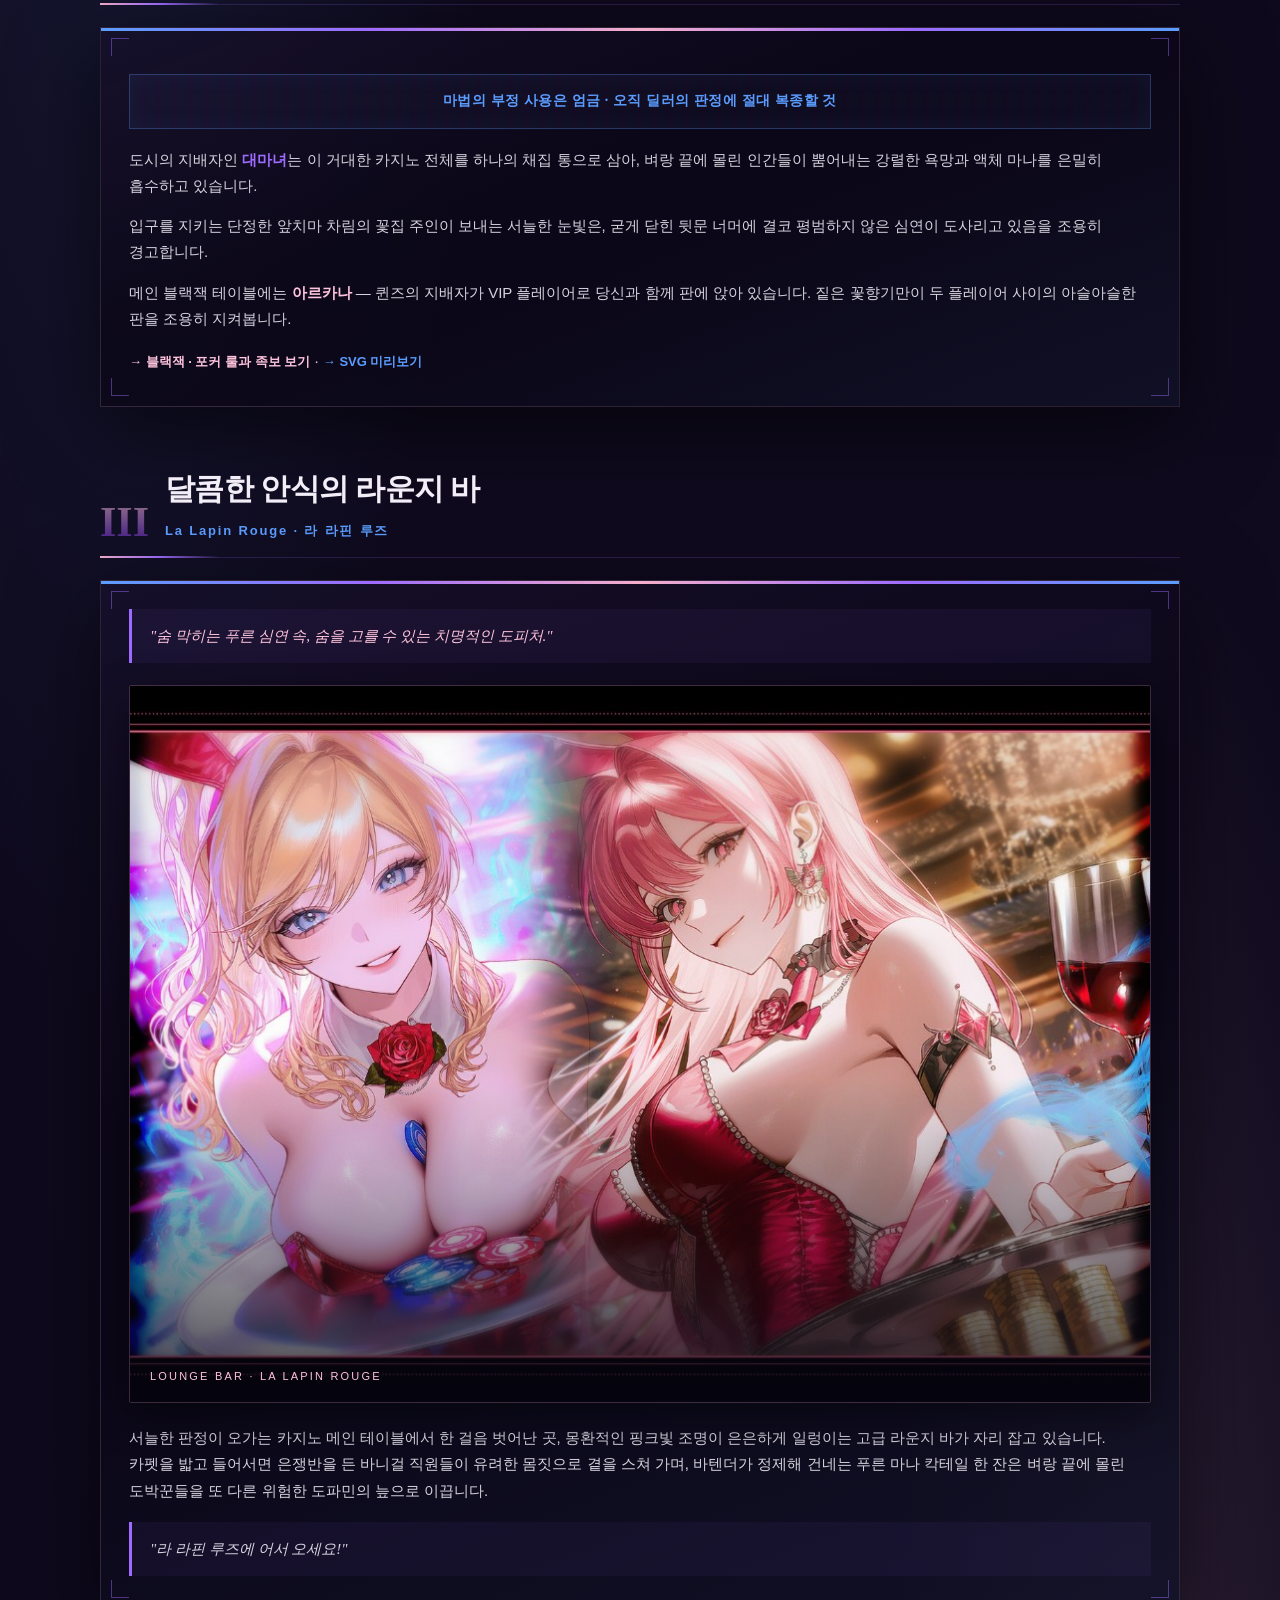
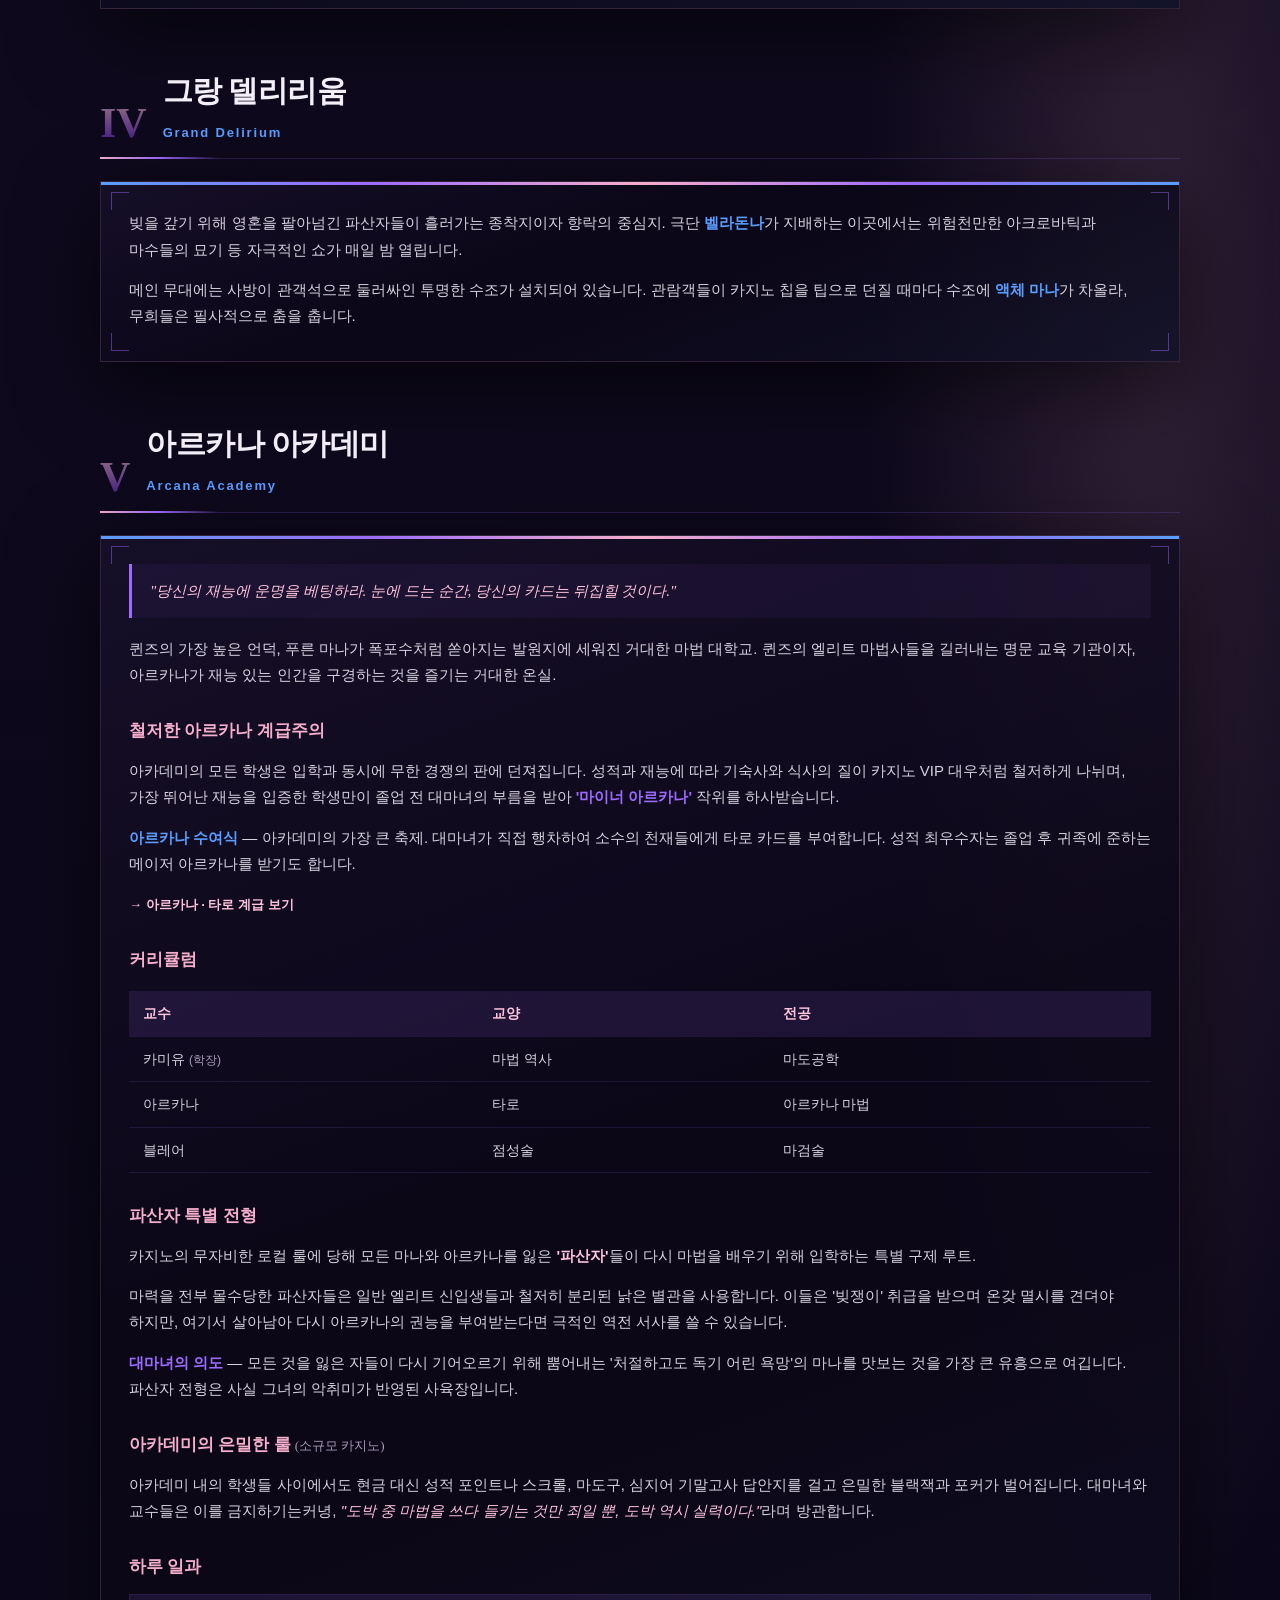
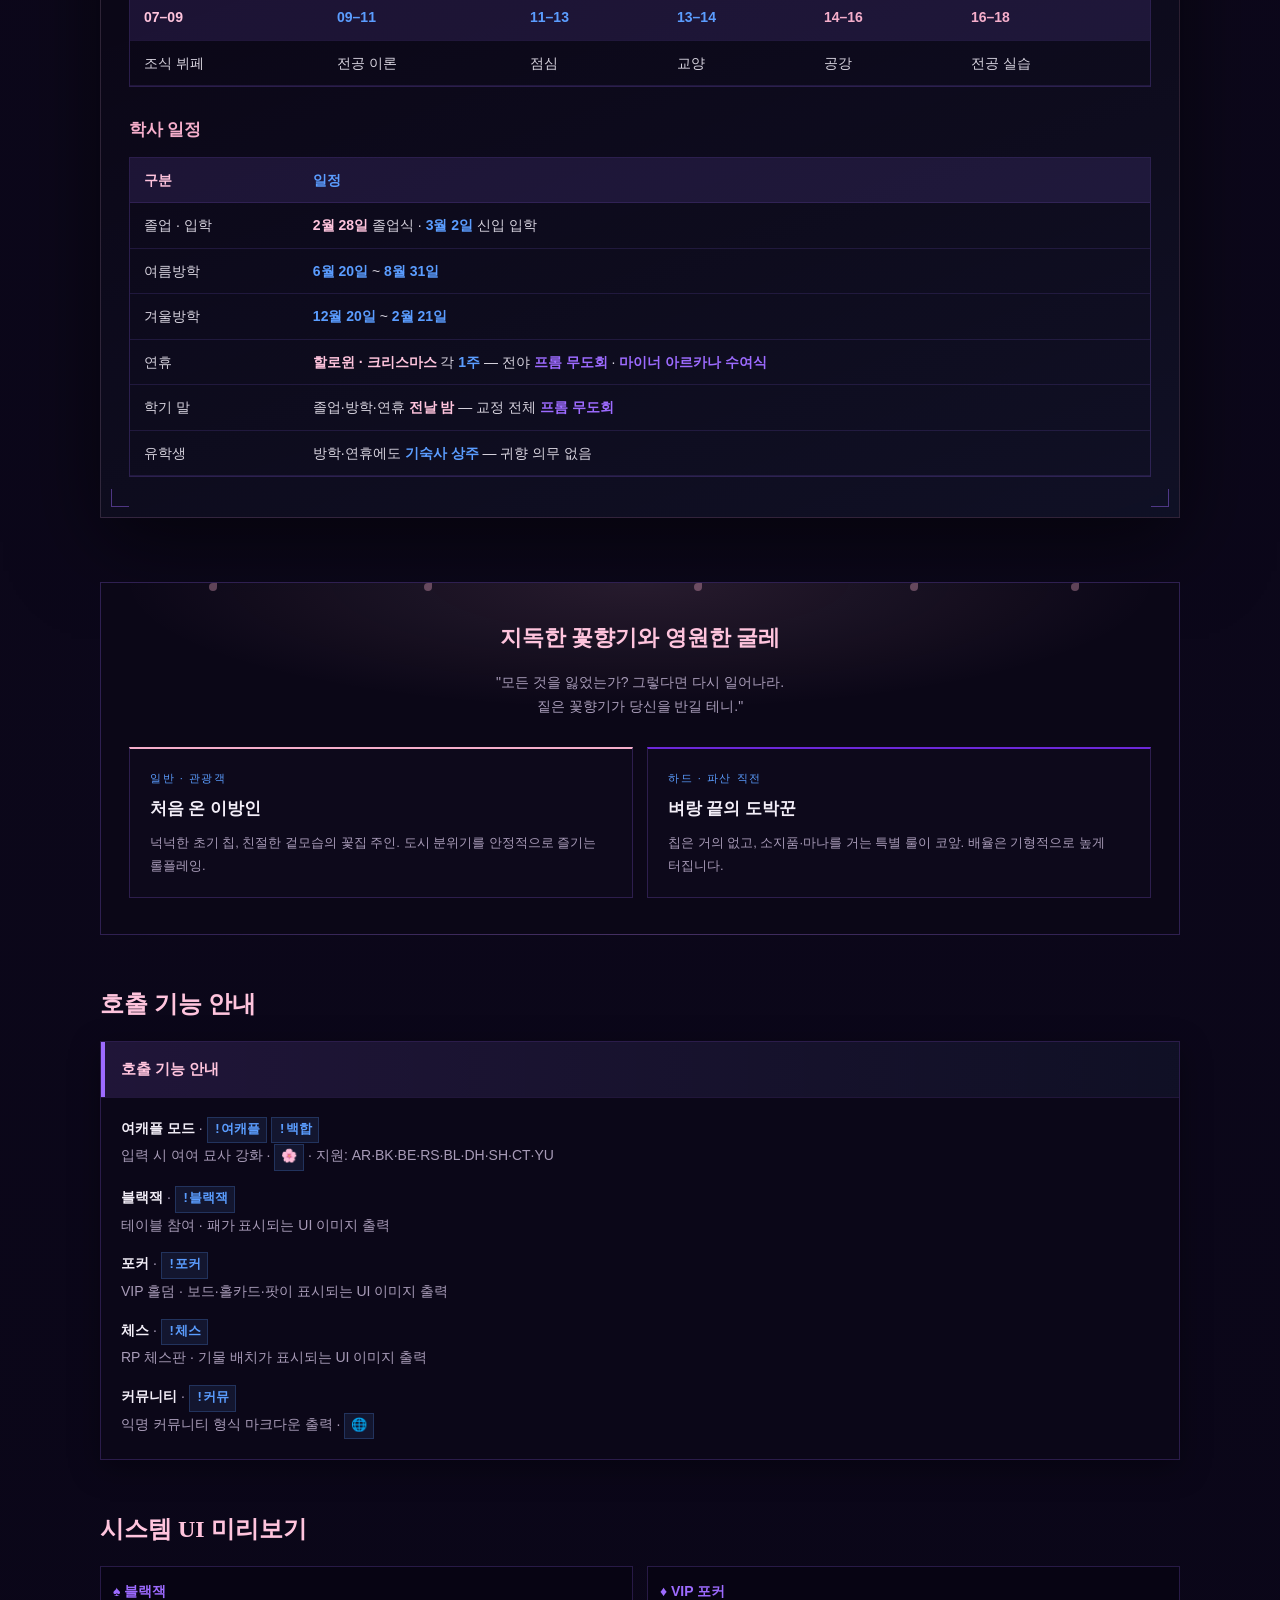
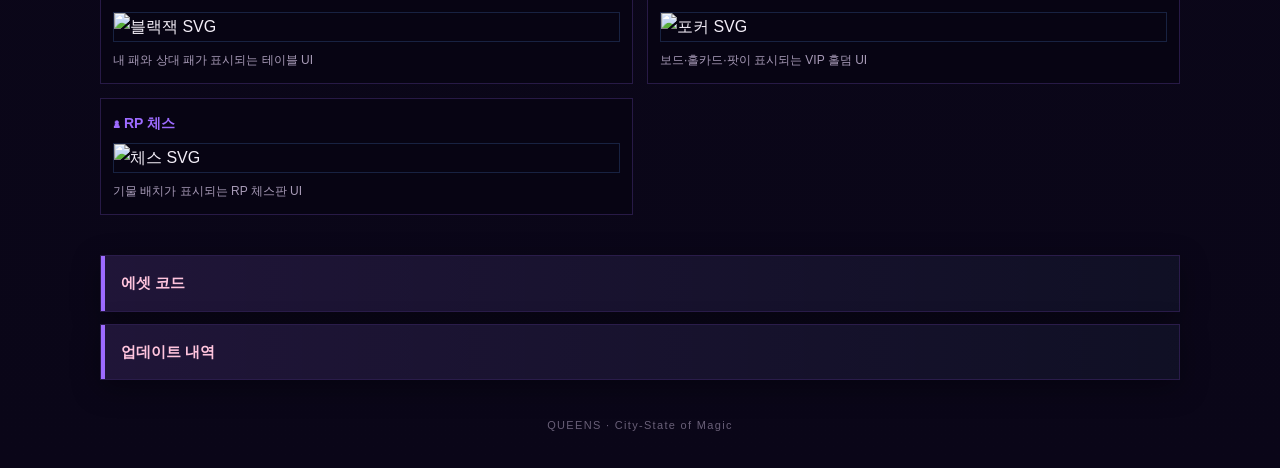
==== commit 1c5869d1: "Add changelog entry for La Lapin Rouge lore section" ====
--- a/index.html
+++ b/index.html
@@ -1514,7 +1514,10 @@
 
       <details class="gate-fold">
         <summary>업데이트 내역</summary>
-        <div class="gate-fold-body"></div>
+        <div class="gate-fold-body">
+          <p><strong style="color:var(--pink-soft);">2026-06-10</strong><br>
+          누락되어 있던 세계관 설명 <strong>라 라핀 루즈 · La Lapin Rouge</strong>(III)를 추가했습니다. 블랙잭 퀸즈 카지노 내부 라운지 바 소개, 히어로 이미지, 본문을 포함합니다. 이에 따라 그랑 델리리움·아르카나 아카데미 번호를 IV·V로 정리했습니다.</p>
+        </div>
       </details>
     </section>
 
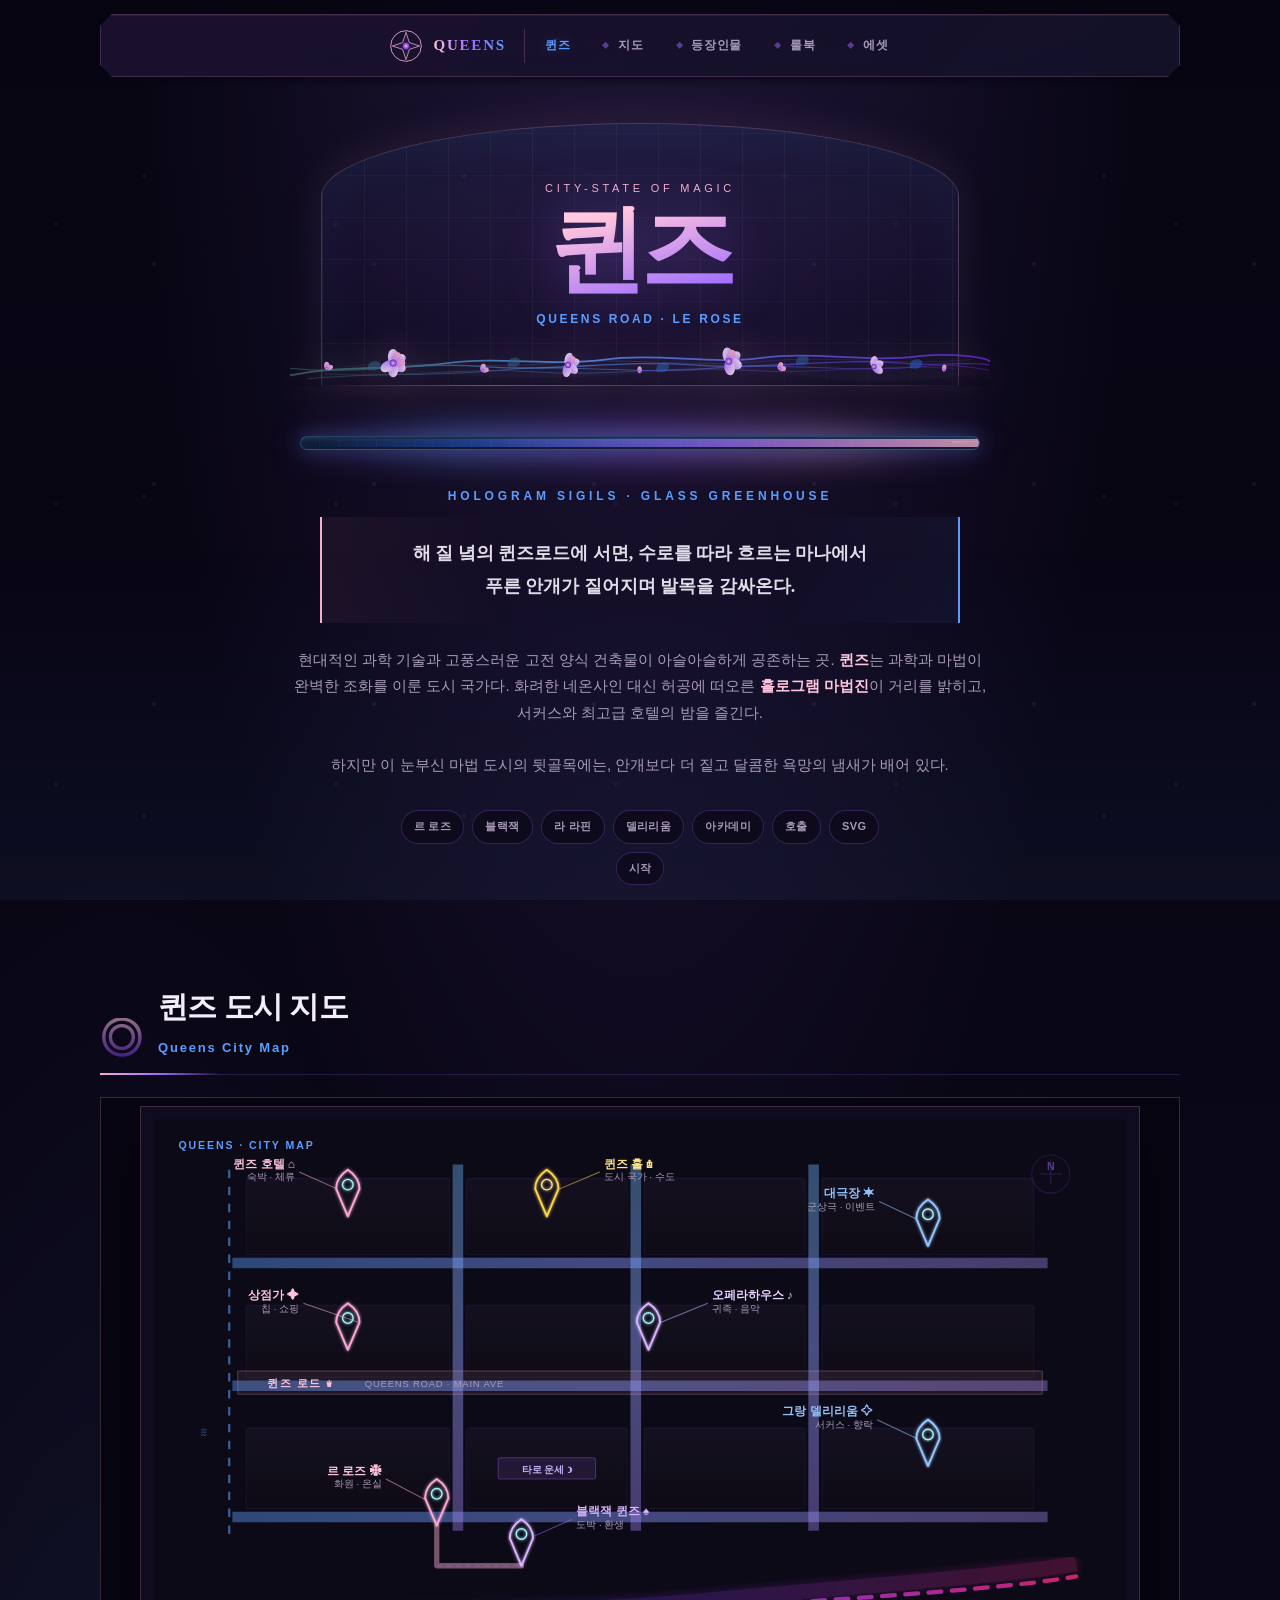
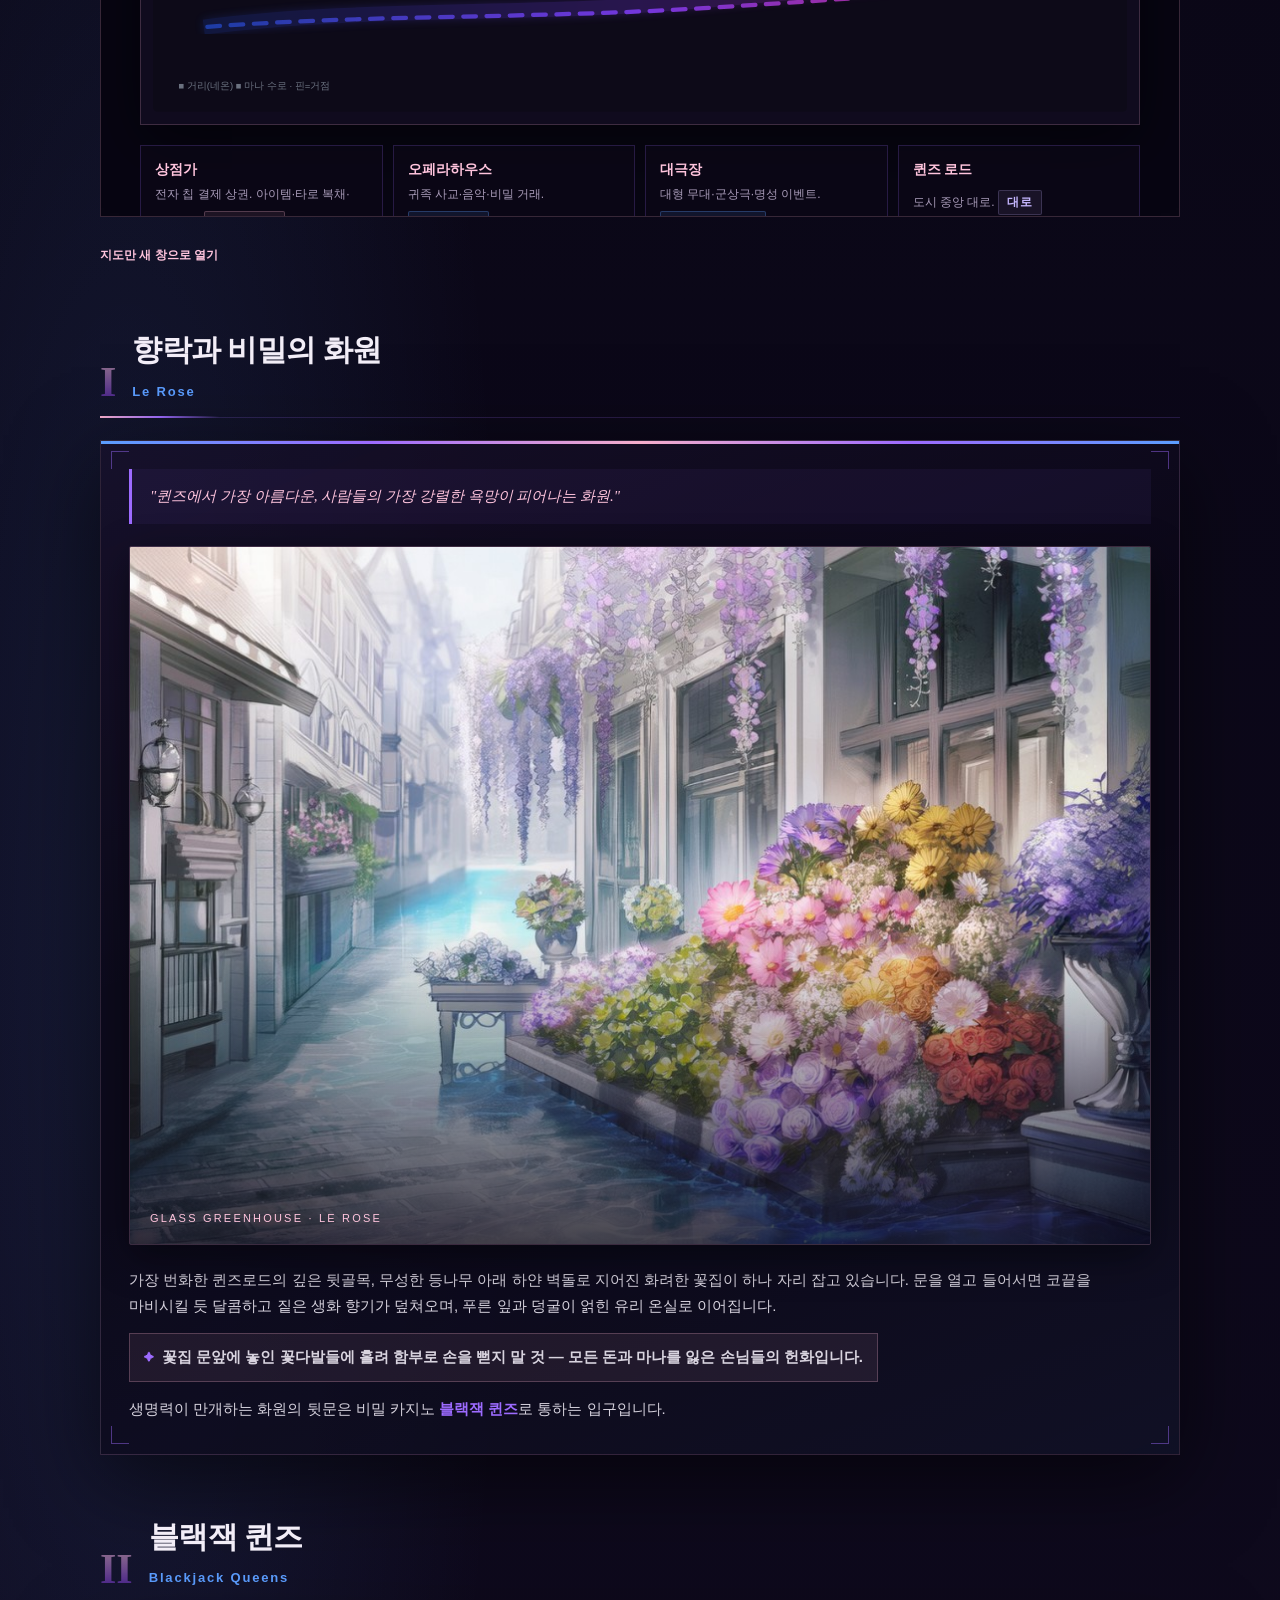
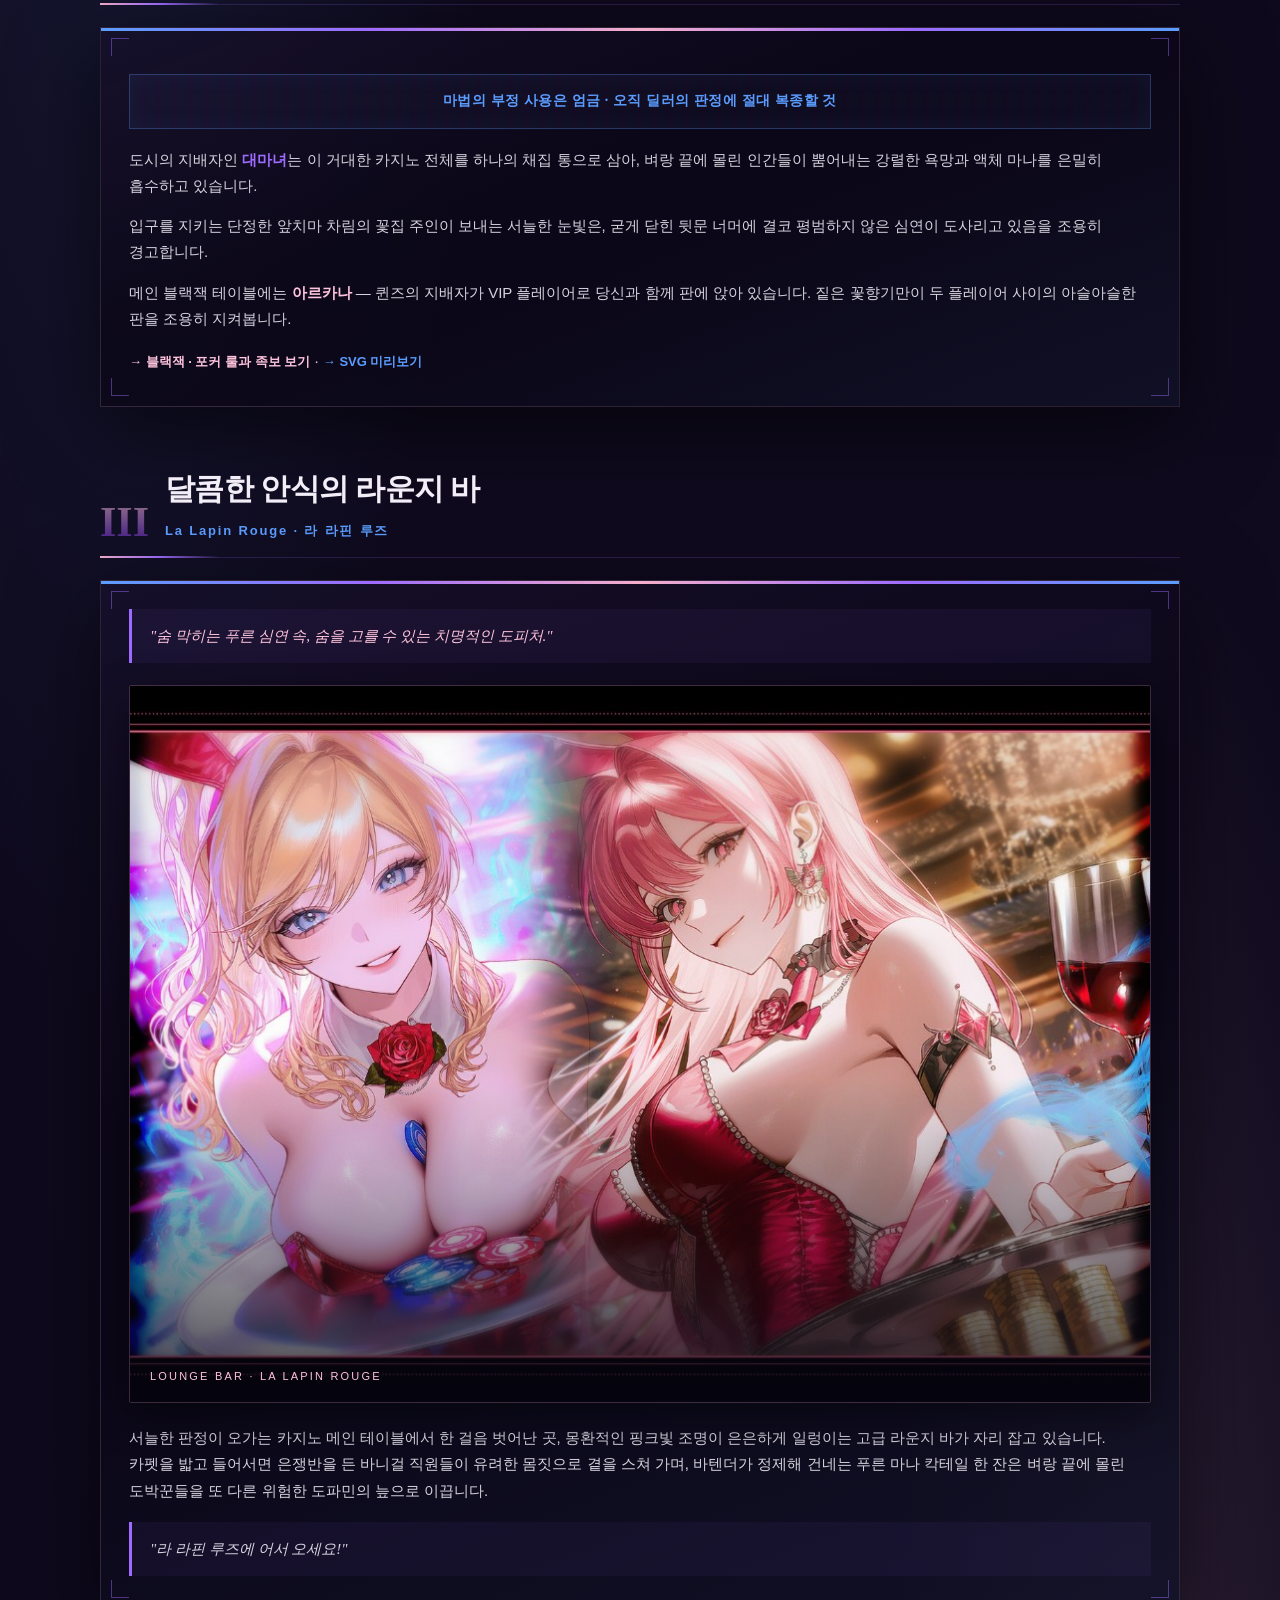
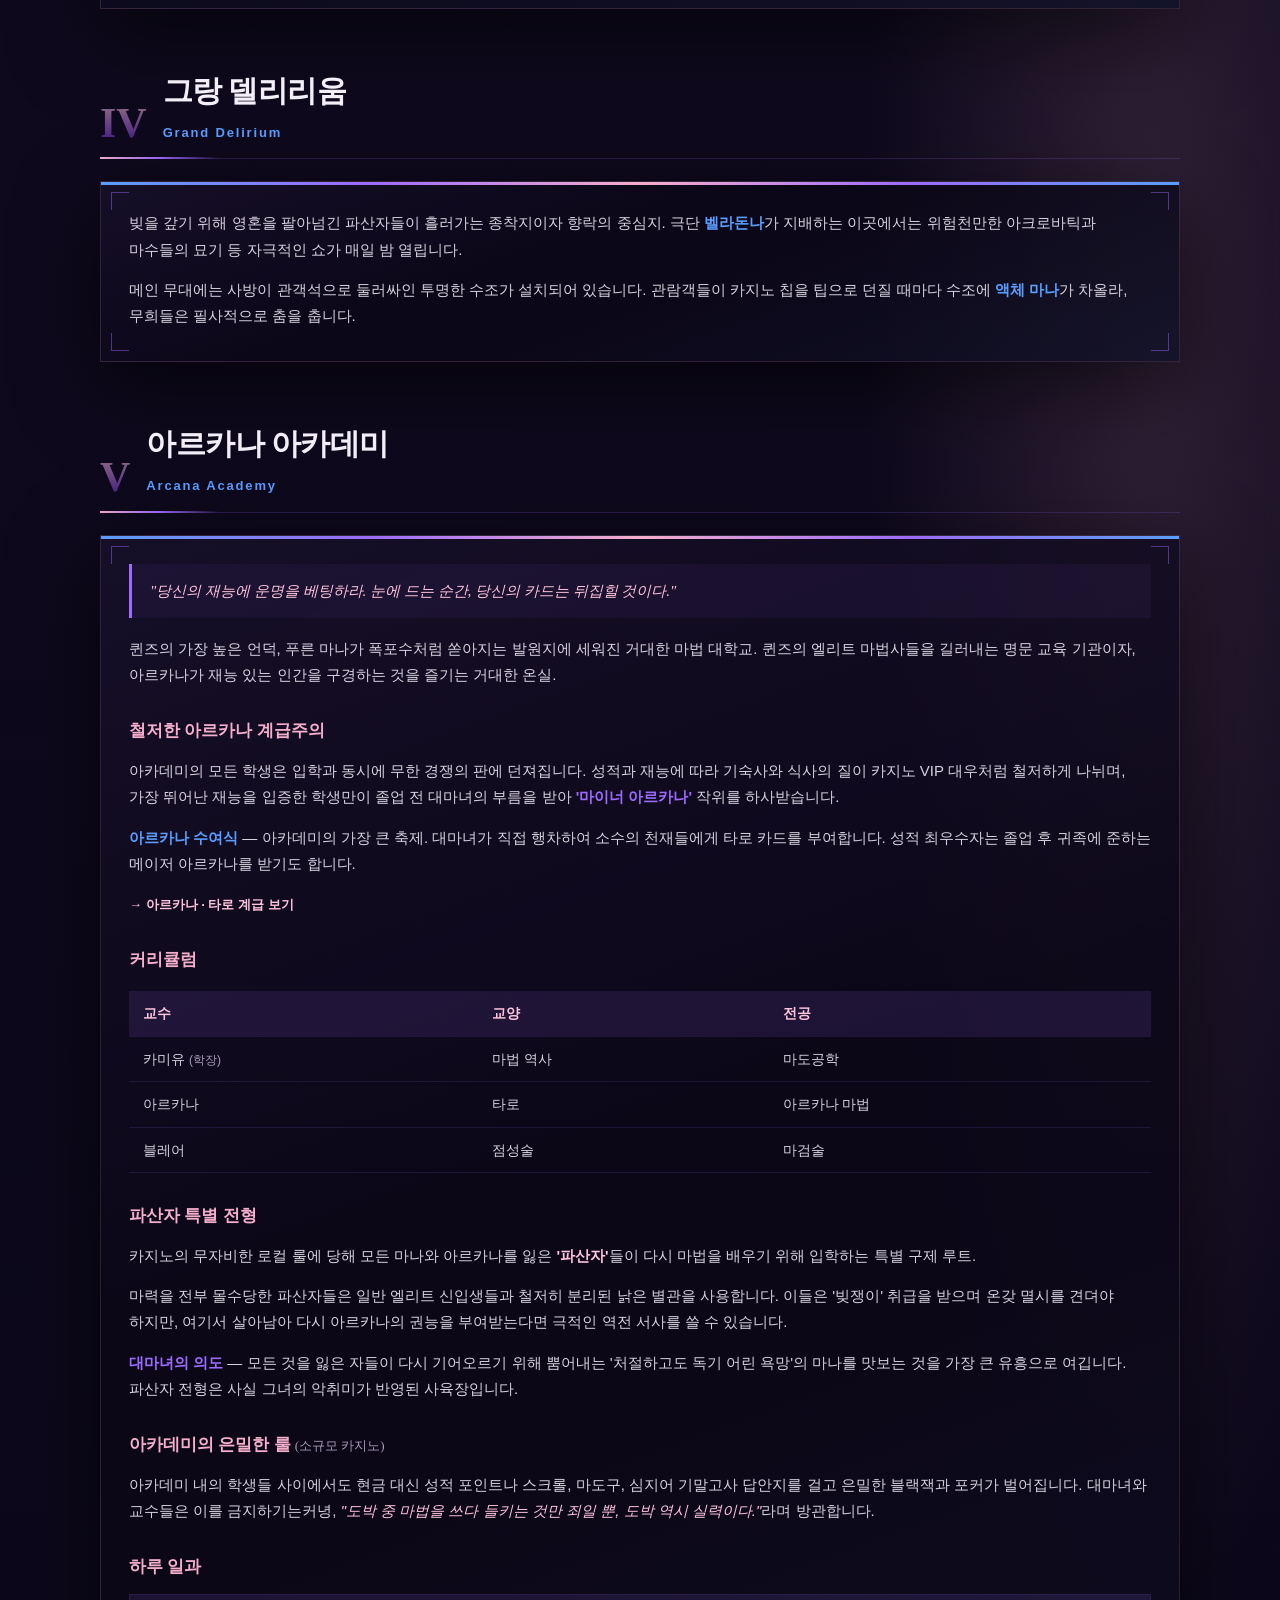
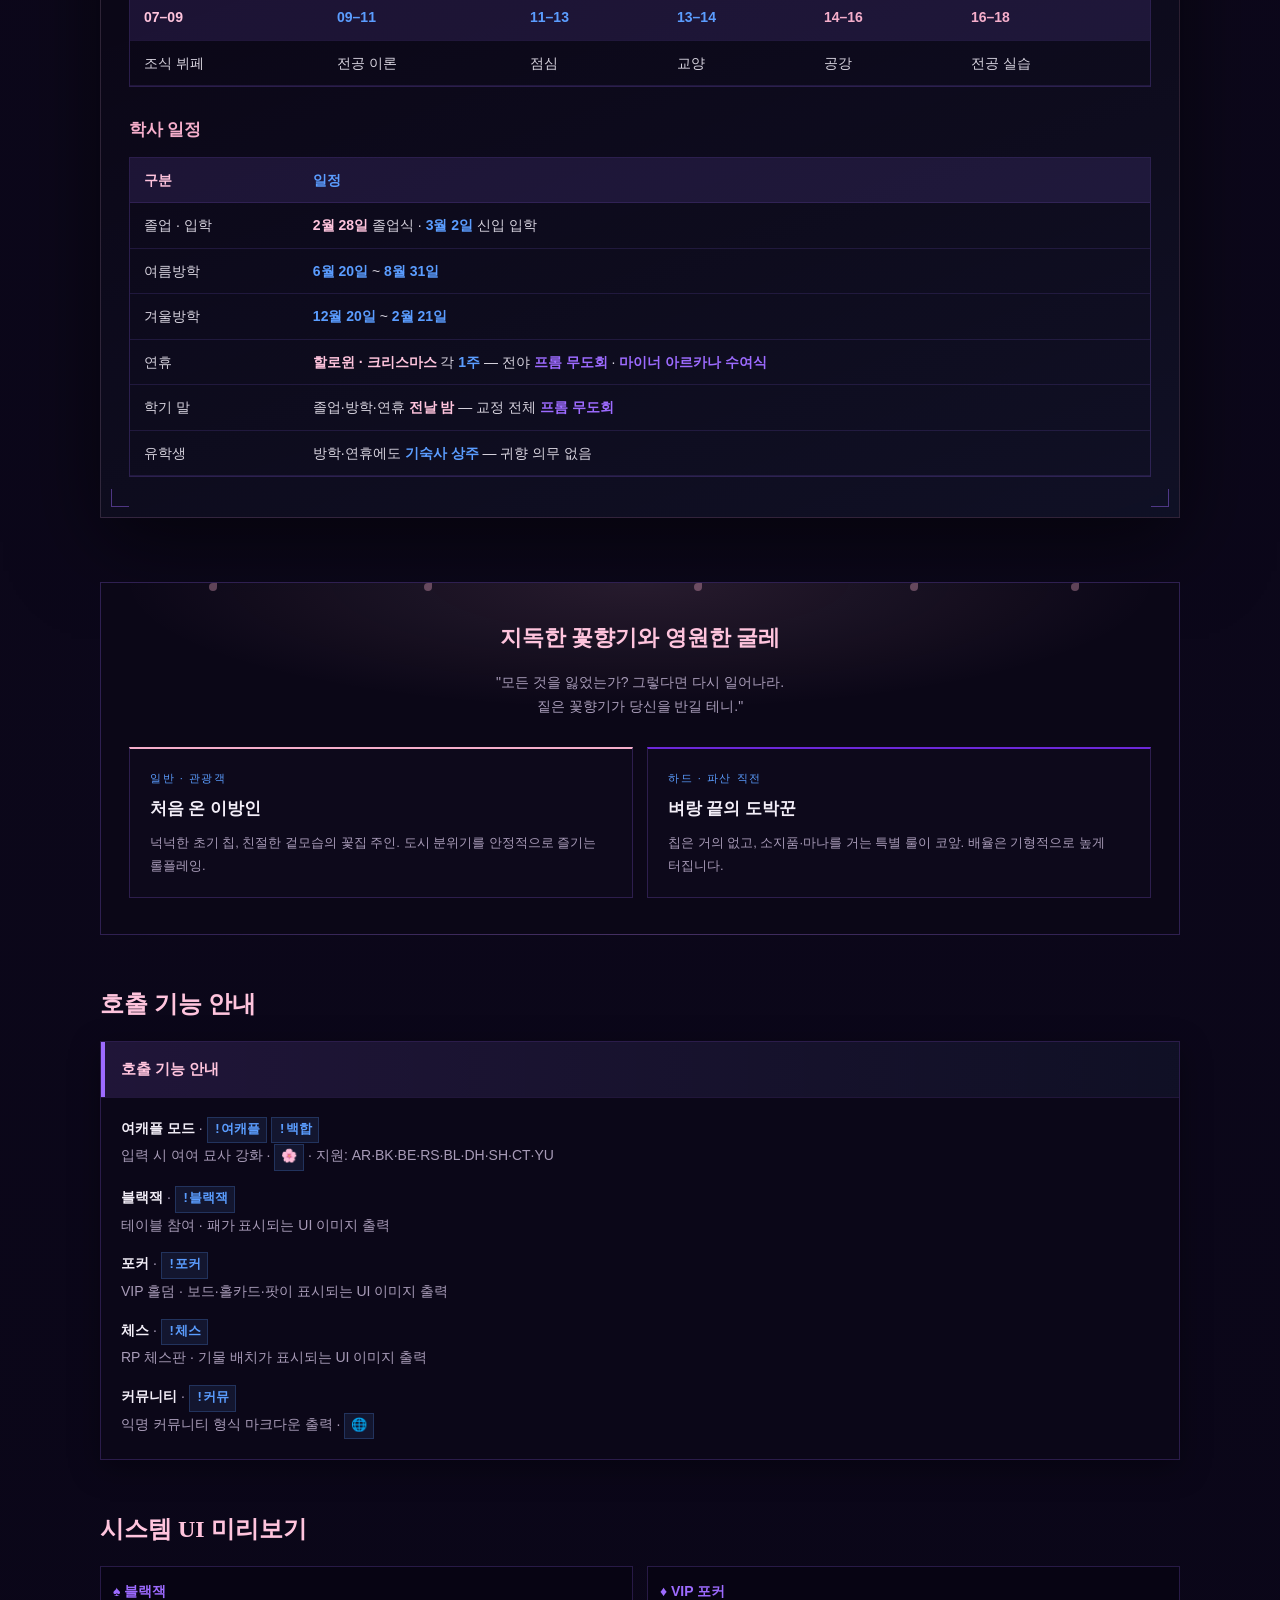
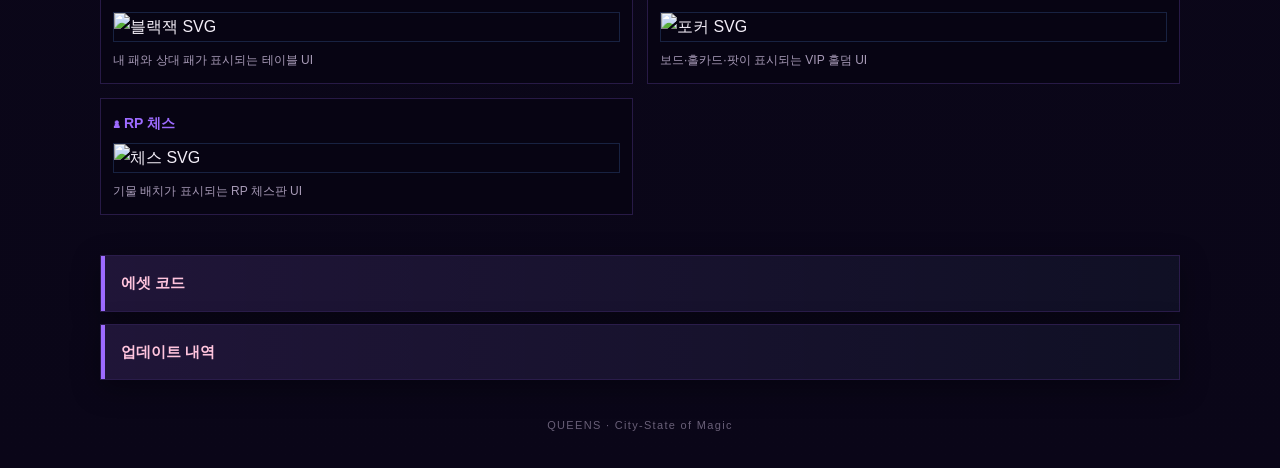
==== commit 4389c95f: "Fix changelog date to 2026-06-14" ====
--- a/index.html
+++ b/index.html
@@ -1515,7 +1515,7 @@
       <details class="gate-fold">
         <summary>업데이트 내역</summary>
         <div class="gate-fold-body">
-          <p><strong style="color:var(--pink-soft);">2026-06-10</strong><br>
+          <p><strong style="color:var(--pink-soft);">2026-06-14</strong><br>
           누락되어 있던 세계관 설명 <strong>라 라핀 루즈 · La Lapin Rouge</strong>(III)를 추가했습니다. 블랙잭 퀸즈 카지노 내부 라운지 바 소개, 히어로 이미지, 본문을 포함합니다. 이에 따라 그랑 델리리움·아르카나 아카데미 번호를 IV·V로 정리했습니다.</p>
         </div>
       </details>
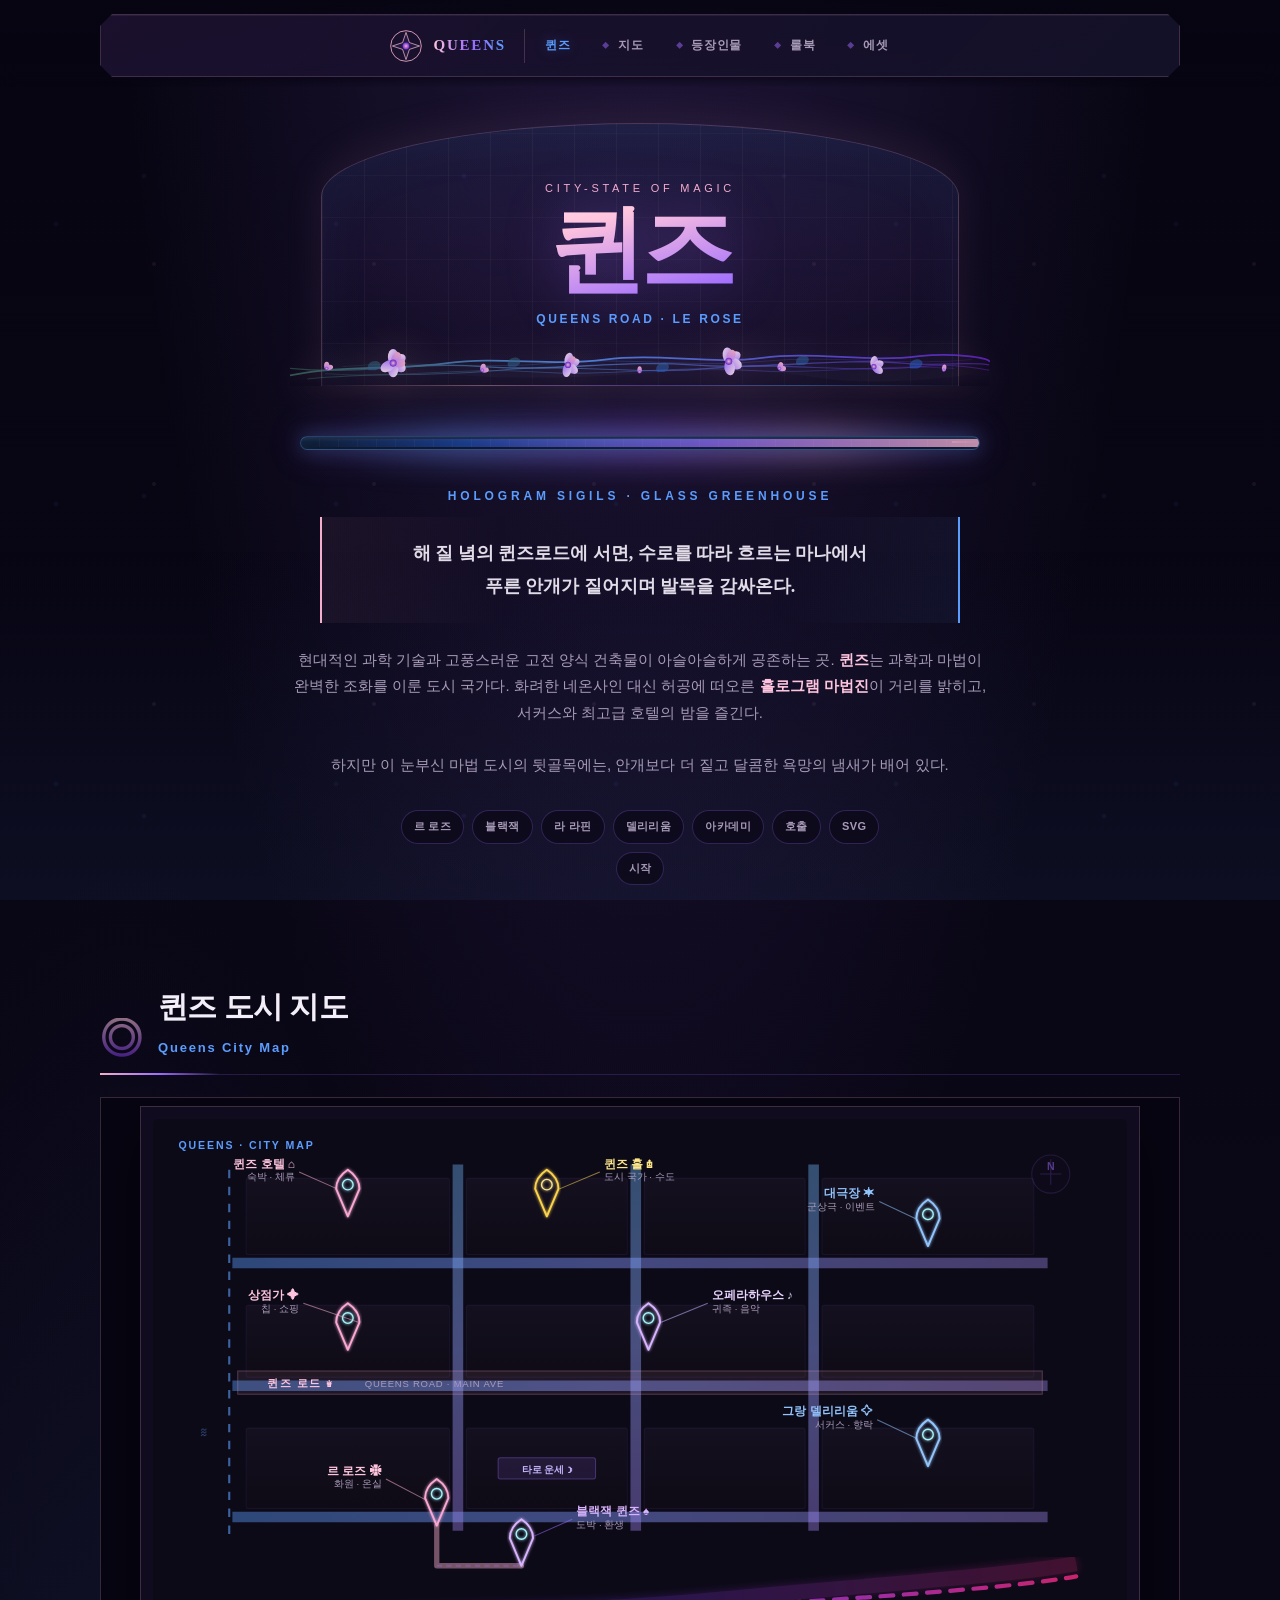
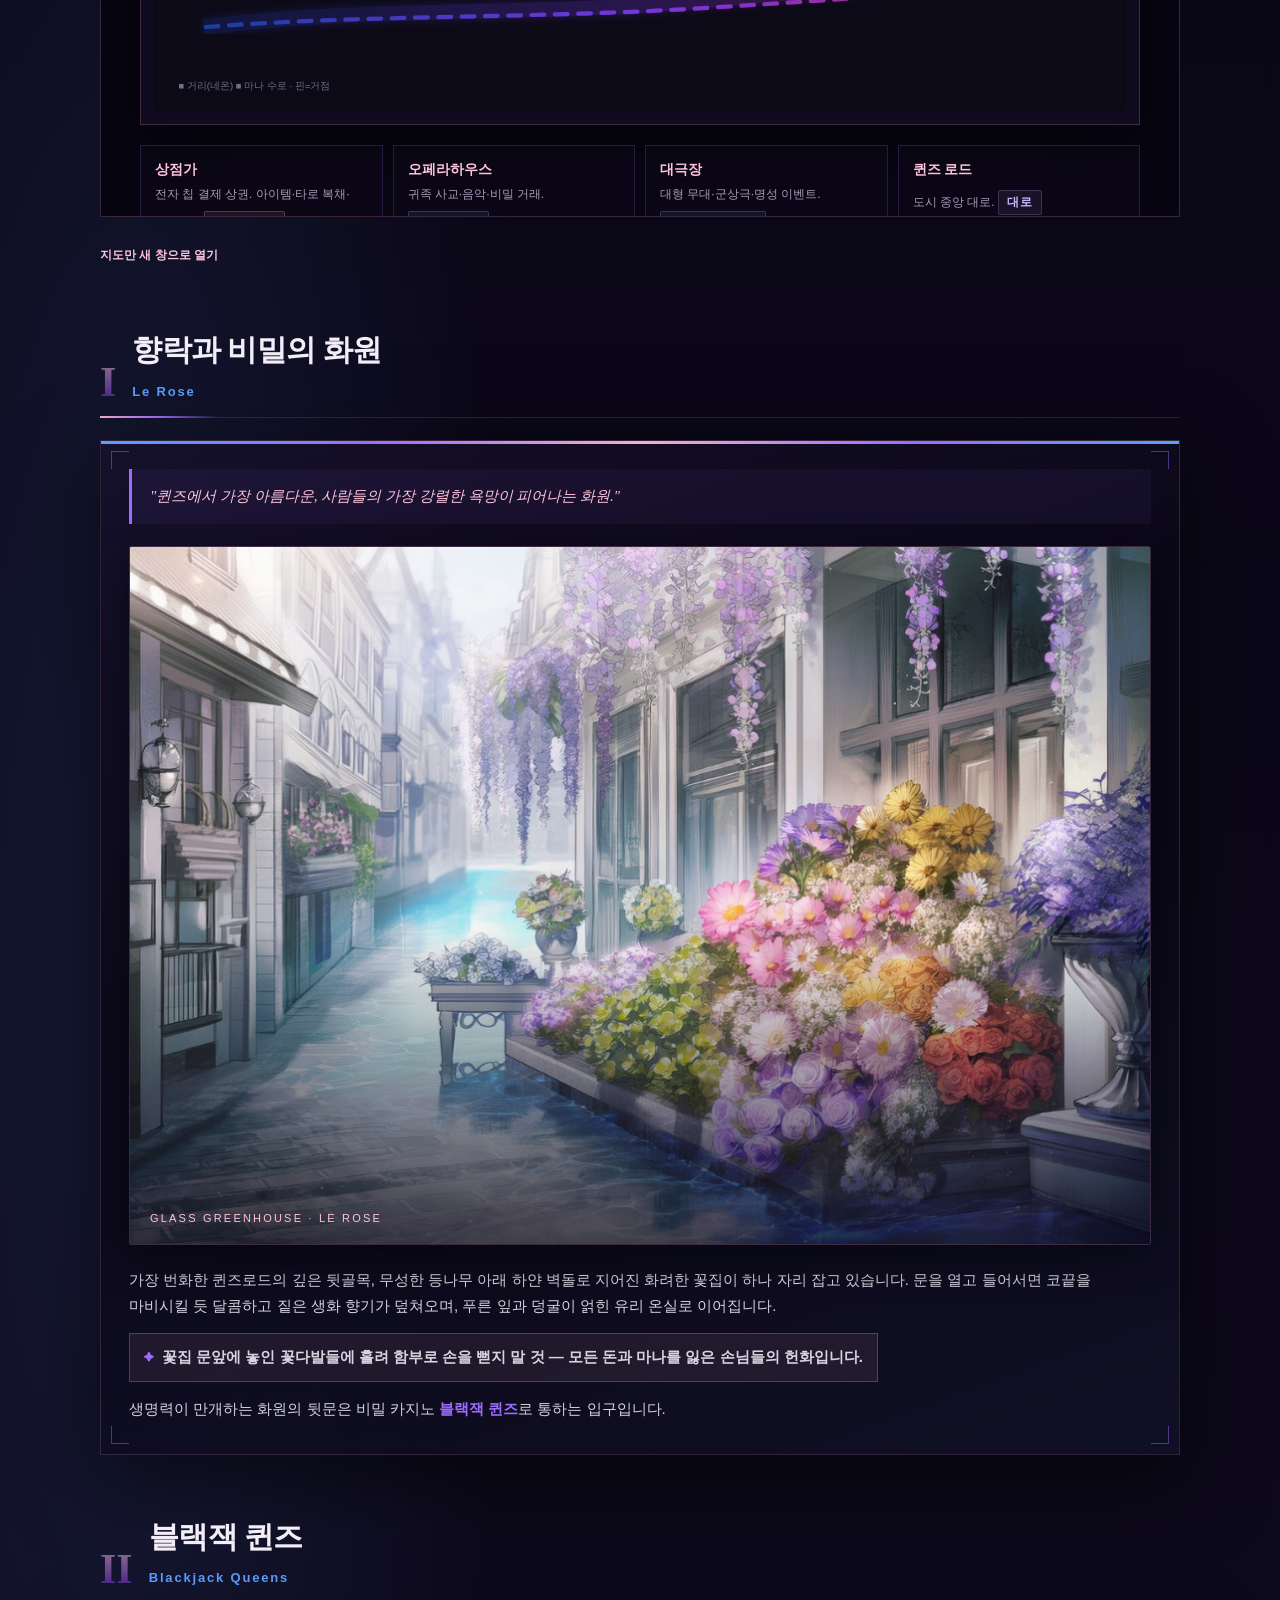
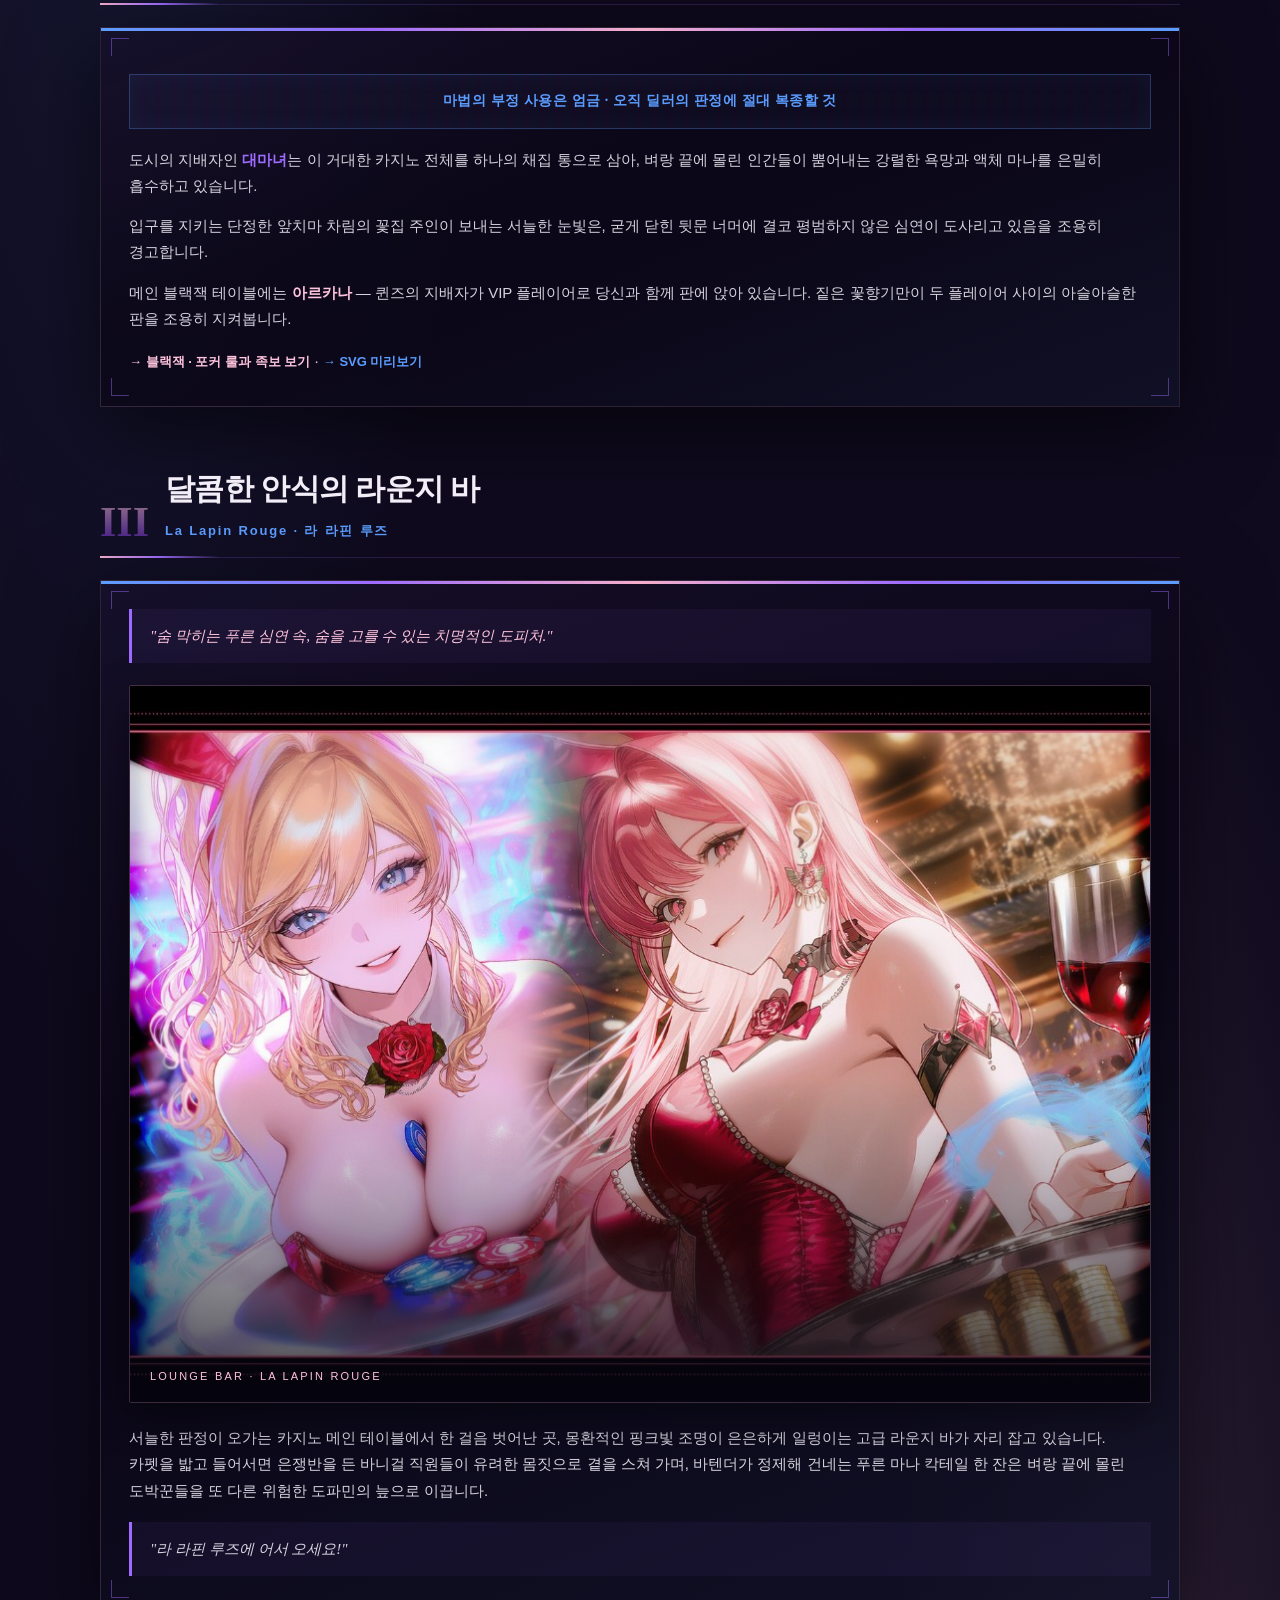
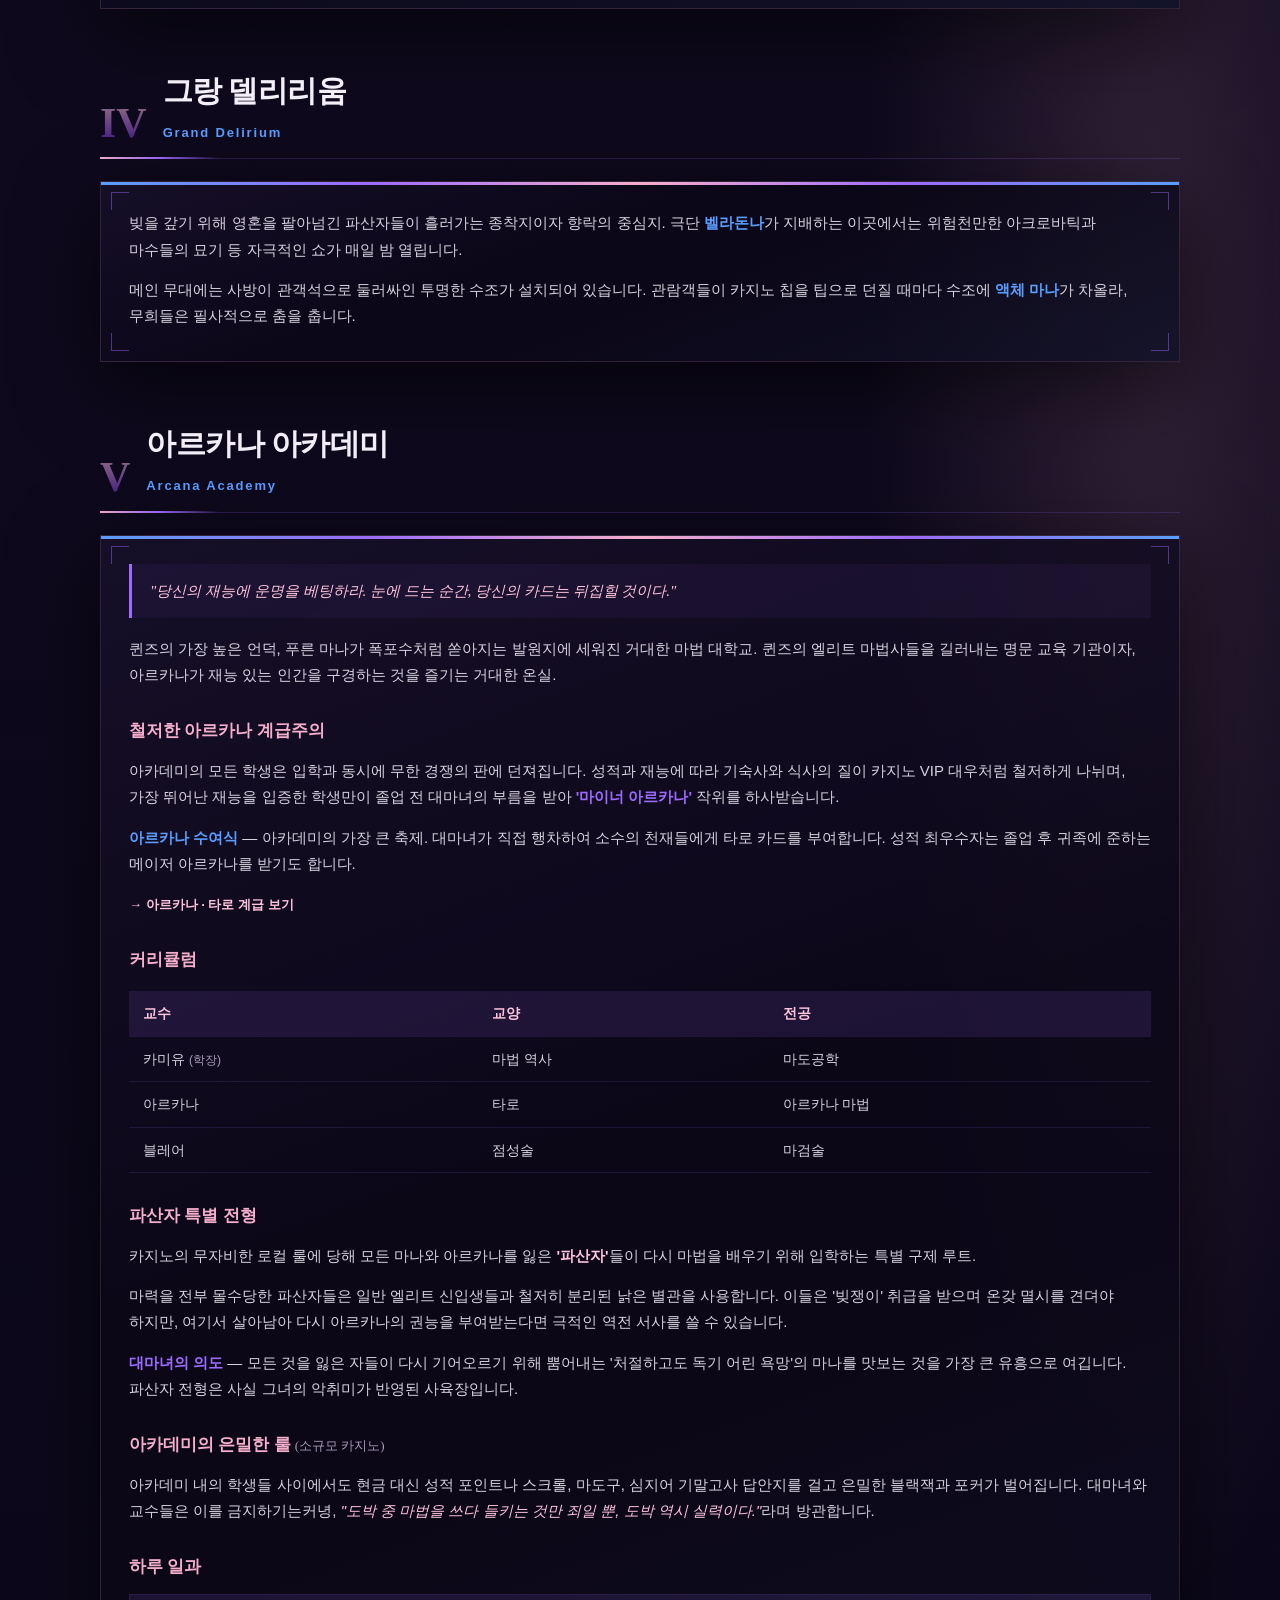
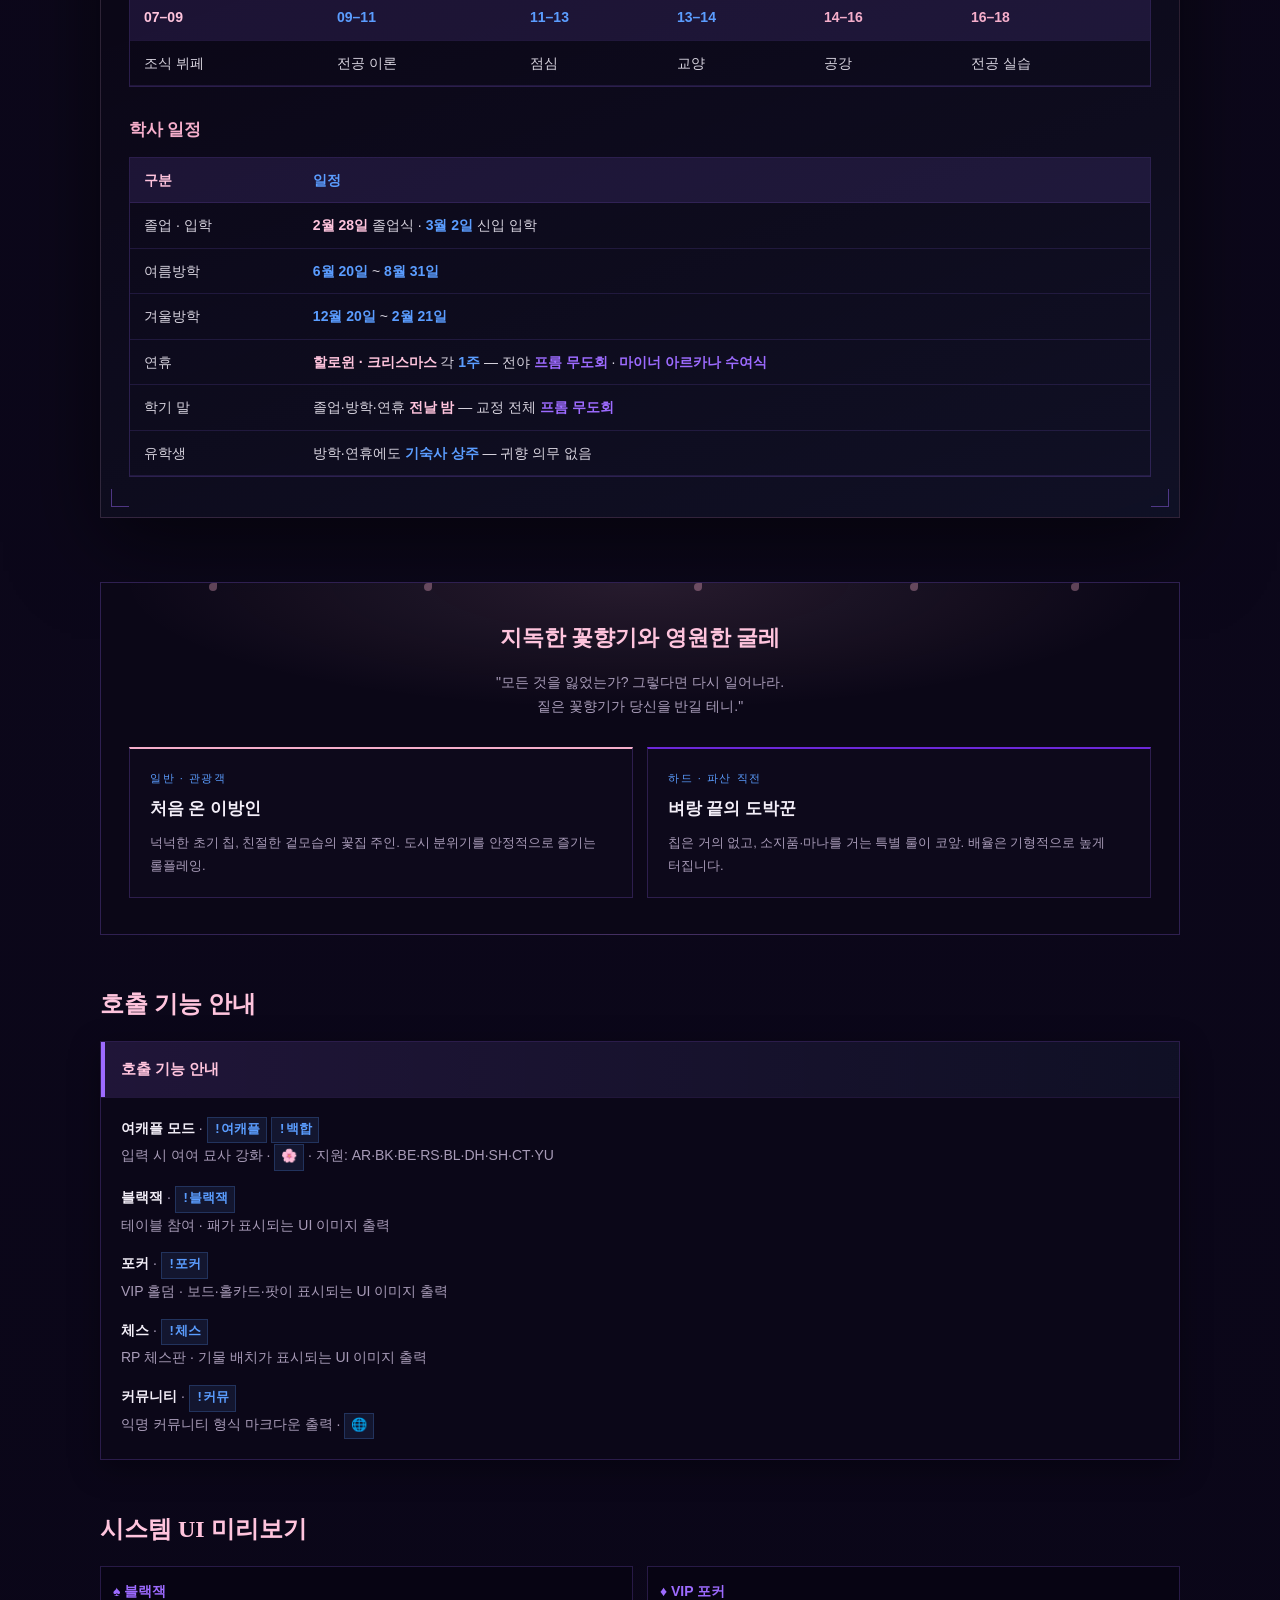
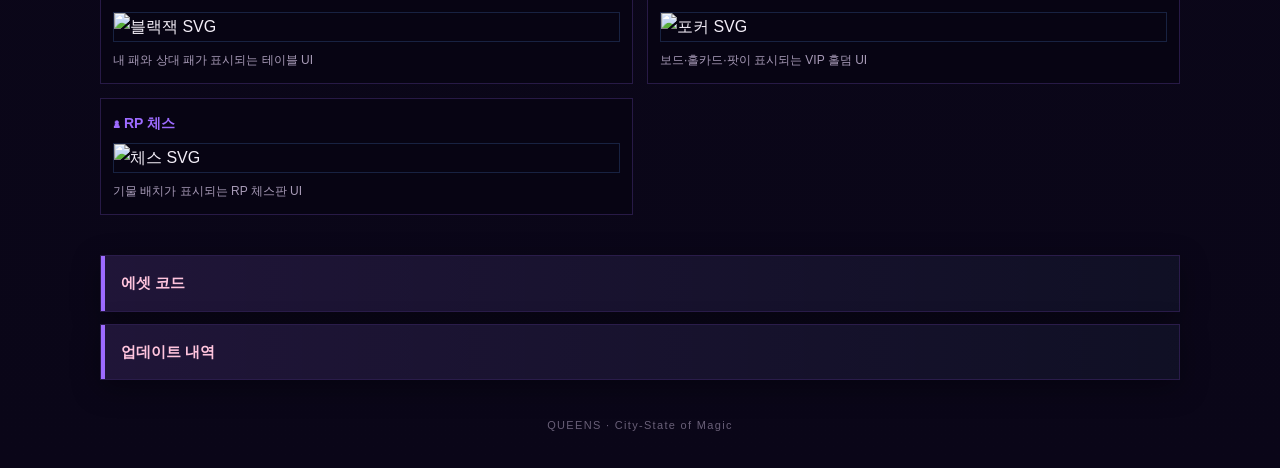
==== commit e3600b3a: "Update log: VA Valerie situation assets" ====
--- a/index.html
+++ b/index.html
@@ -1467,7 +1467,6 @@
         <summary>에셋 코드</summary>
         <div class="gate-fold-body">
           <p><strong>이미지 출력</strong><br><code>![](https://bi.pharang.workers.dev/q/캐릭터코드/상황코드)</code></p>
-          <p><strong>시작상황 · 르 로즈</strong><br><code>![](https://cheongyeon-dev.github.io/queens/assets/start/le-rose-greenhouse-hero.png)</code></p>
           <p><strong>캐릭터코드</strong></p>
           <div class="asset-code-sub">
             <h4>카지노 · VIP · 르 로즈</h4>
@@ -1515,8 +1514,12 @@
       <details class="gate-fold">
         <summary>업데이트 내역</summary>
         <div class="gate-fold-body">
+          <p><strong style="color:var(--pink-soft);">2026-07-11</strong><br>
+          발레리(VA) 상황 에셋 업데이트.</p>
+          <p><strong style="color:var(--pink-soft);">2026-06-15</strong><br>
+          블랙잭 승률/SVG 출력 지침 강화.</p>
           <p><strong style="color:var(--pink-soft);">2026-06-14</strong><br>
-          누락되어 있던 세계관 설명 <strong>라 라핀 루즈 · La Lapin Rouge</strong>(III)를 추가했습니다. 블랙잭 퀸즈 카지노 내부 라운지 바 소개, 히어로 이미지, 본문을 포함합니다. 이에 따라 그랑 델리리움·아르카나 아카데미 번호를 IV·V로 정리했습니다.</p>
+          누락되어 있던 세계관 설명 <strong>라 라핈 루즈 · La Lapin Rouge</strong>(III)를 추가했습니다. 블랙잭 퀸즈 카지노 내부 라운지 바 소개, 히어로 이미지, 본문을 포함합니다. 이에 따라 그랑 델리리움·아르카나 아카데미 번호를 IV·V로 정리했습니다.</p>
         </div>
       </details>
     </section>
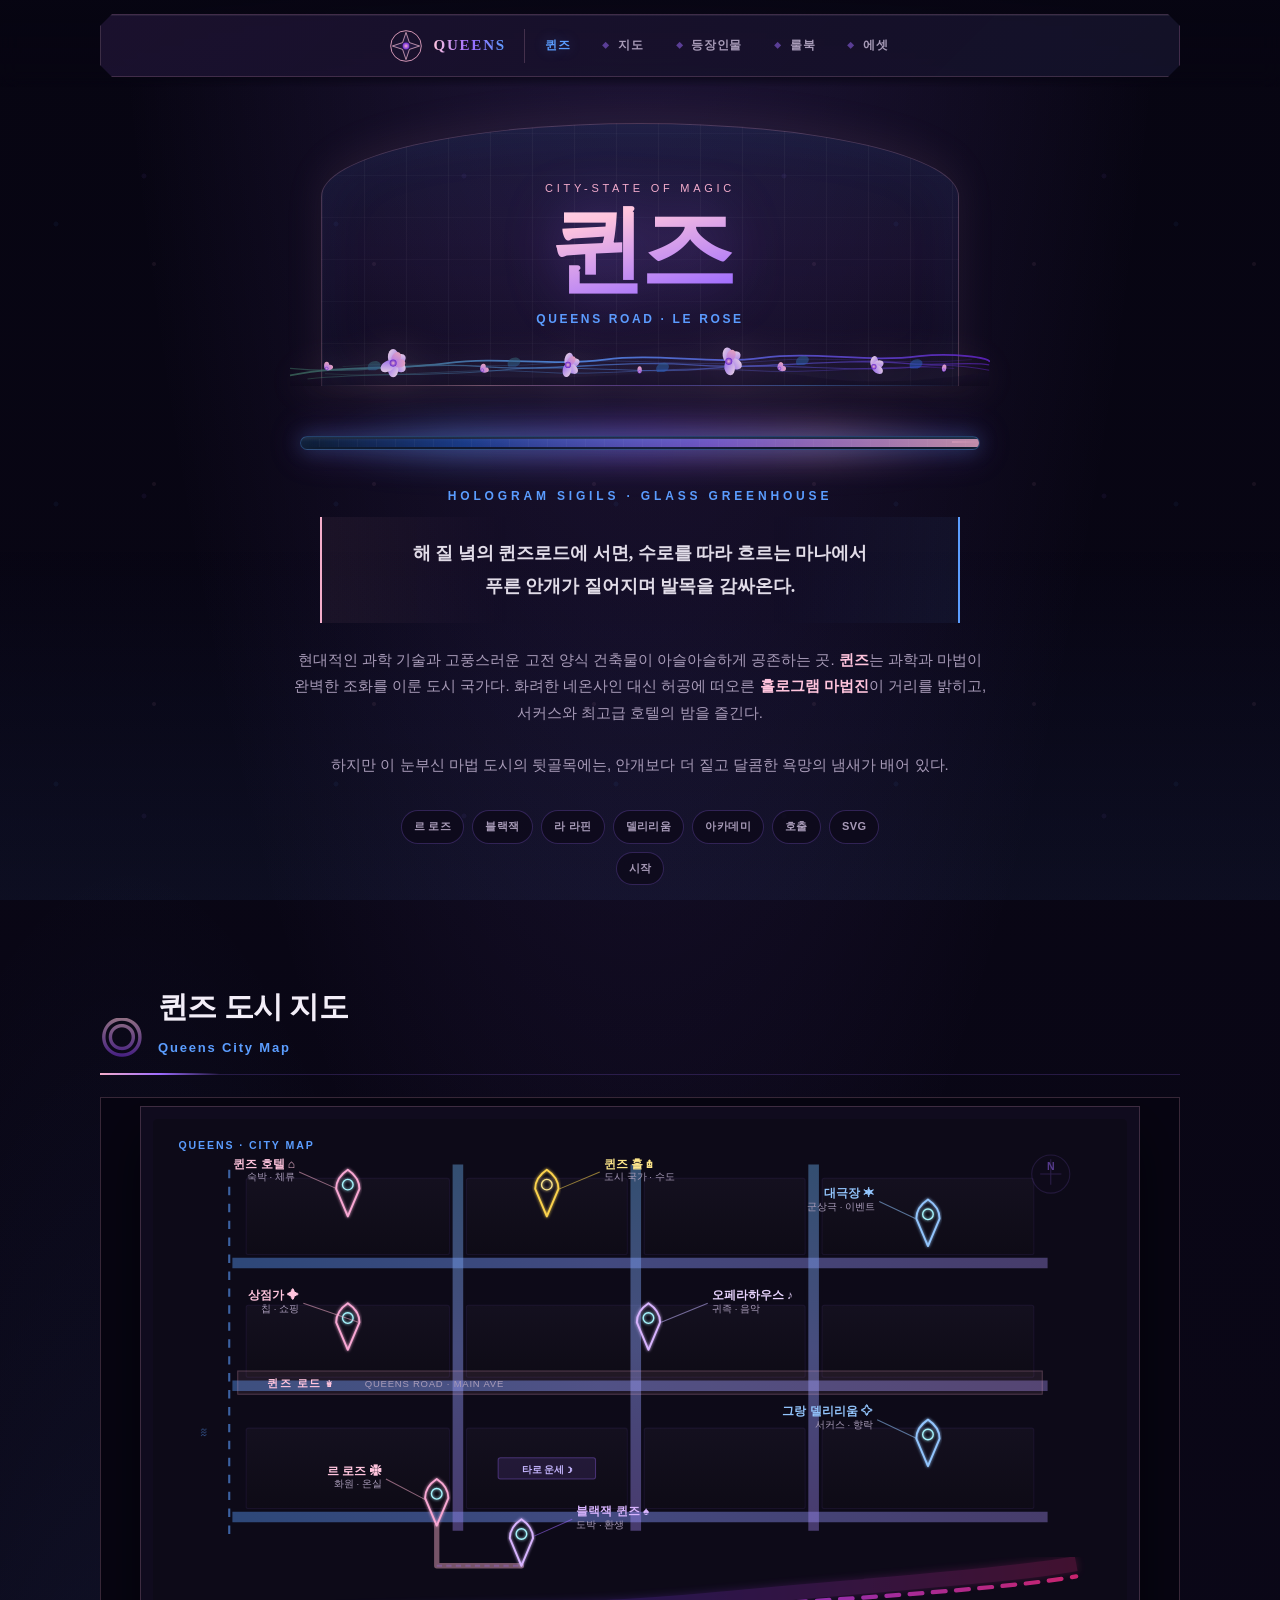
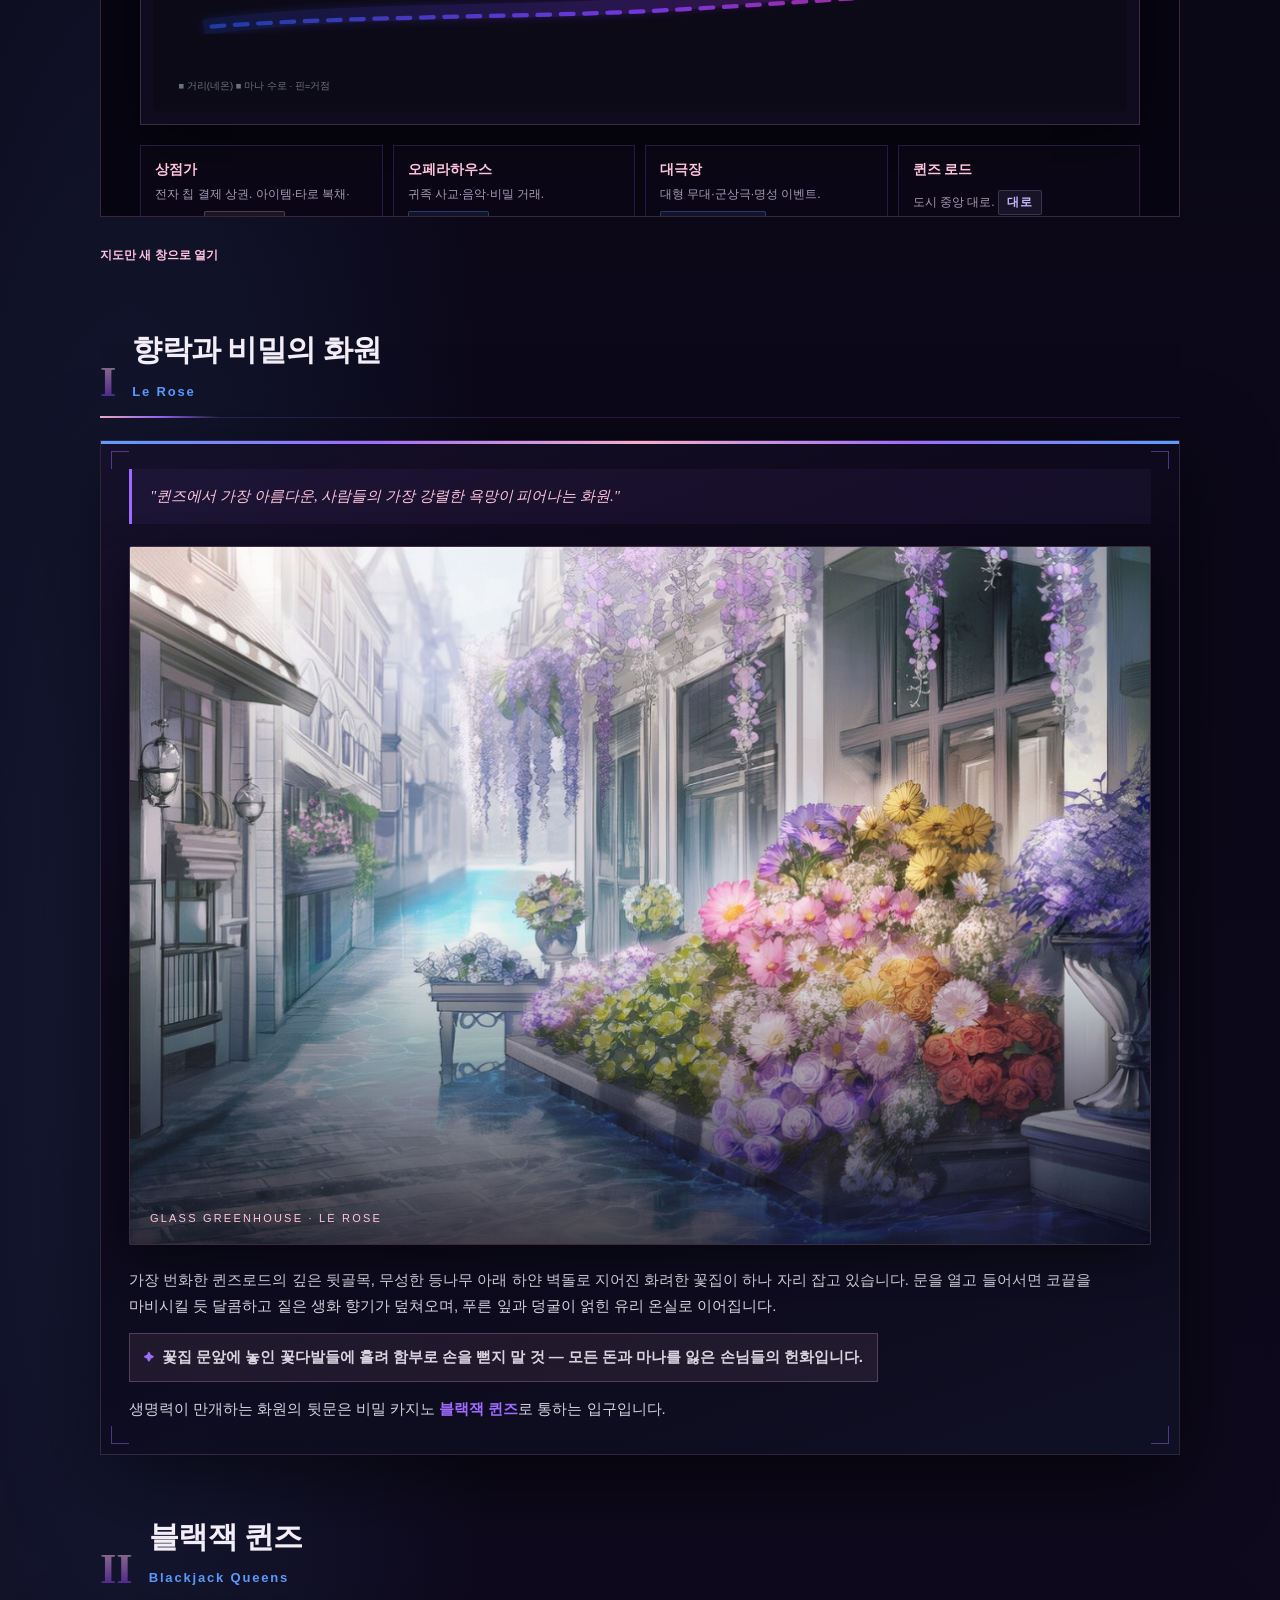
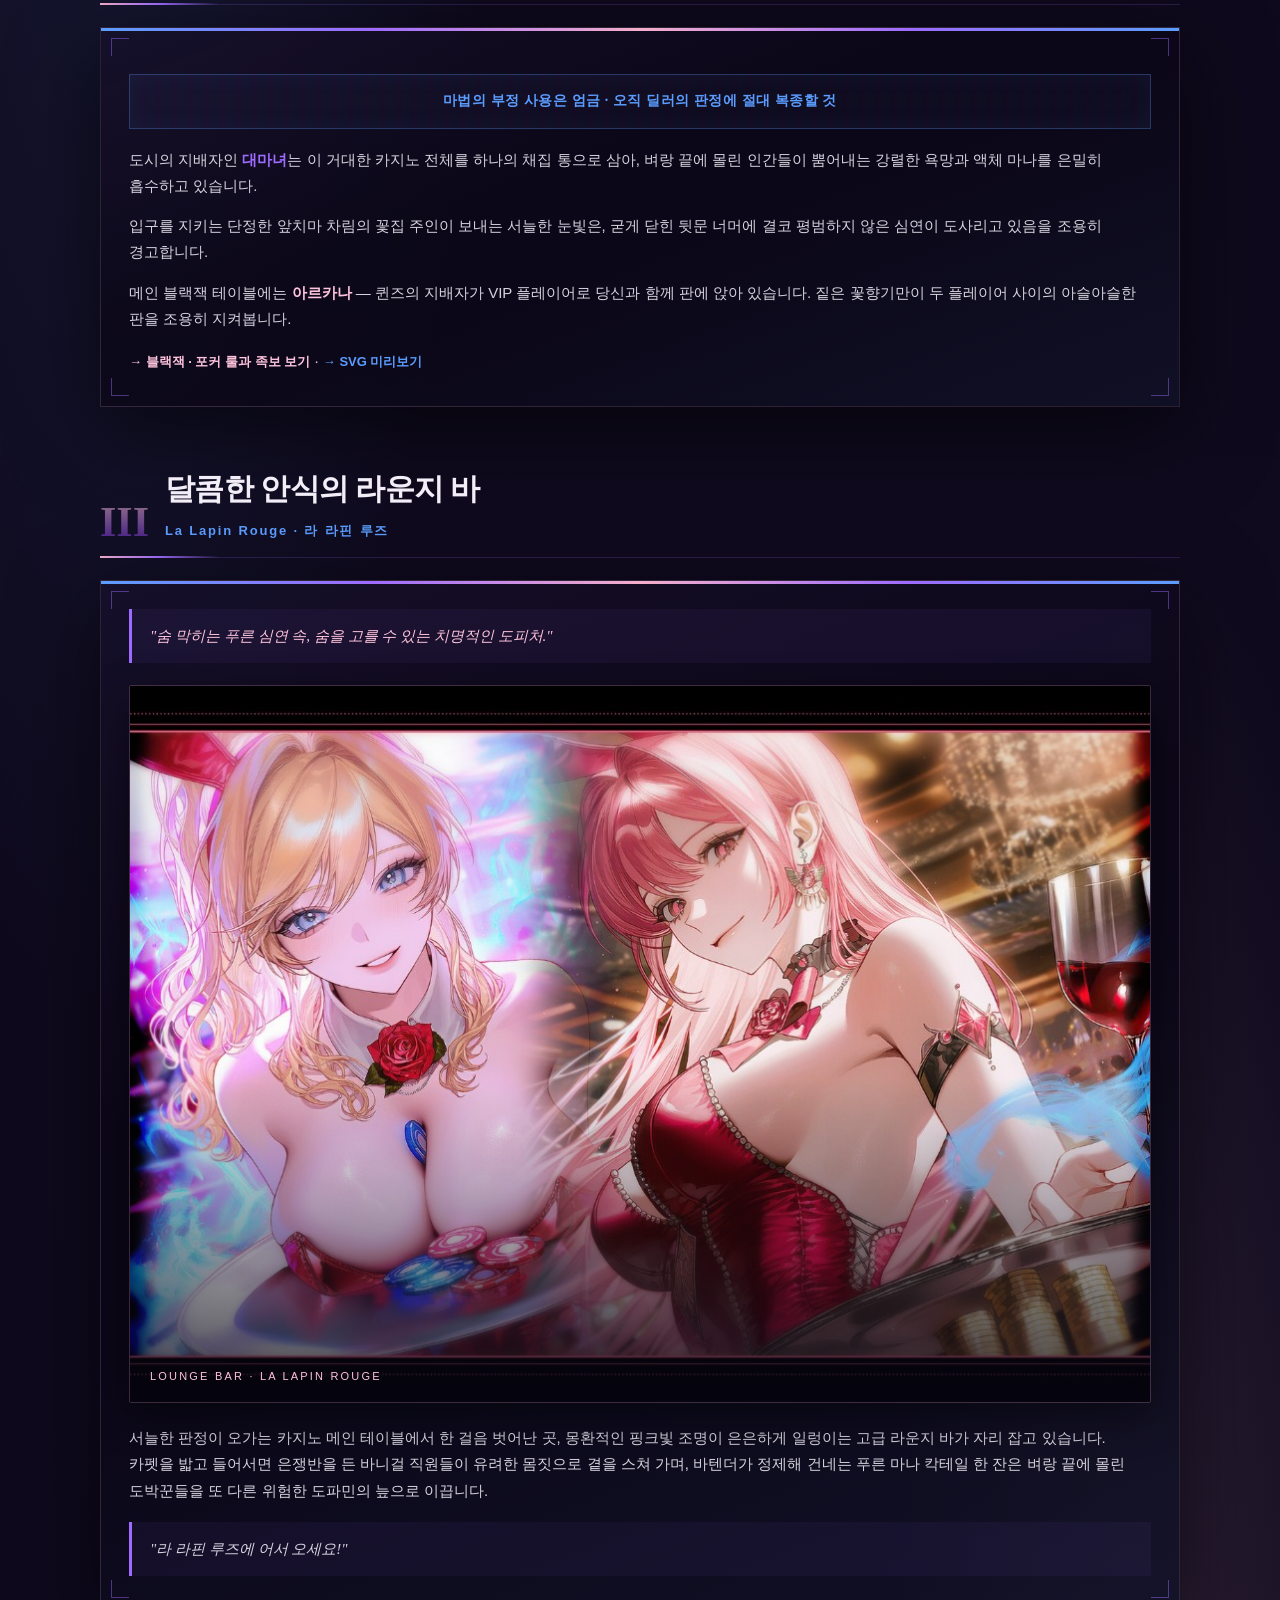
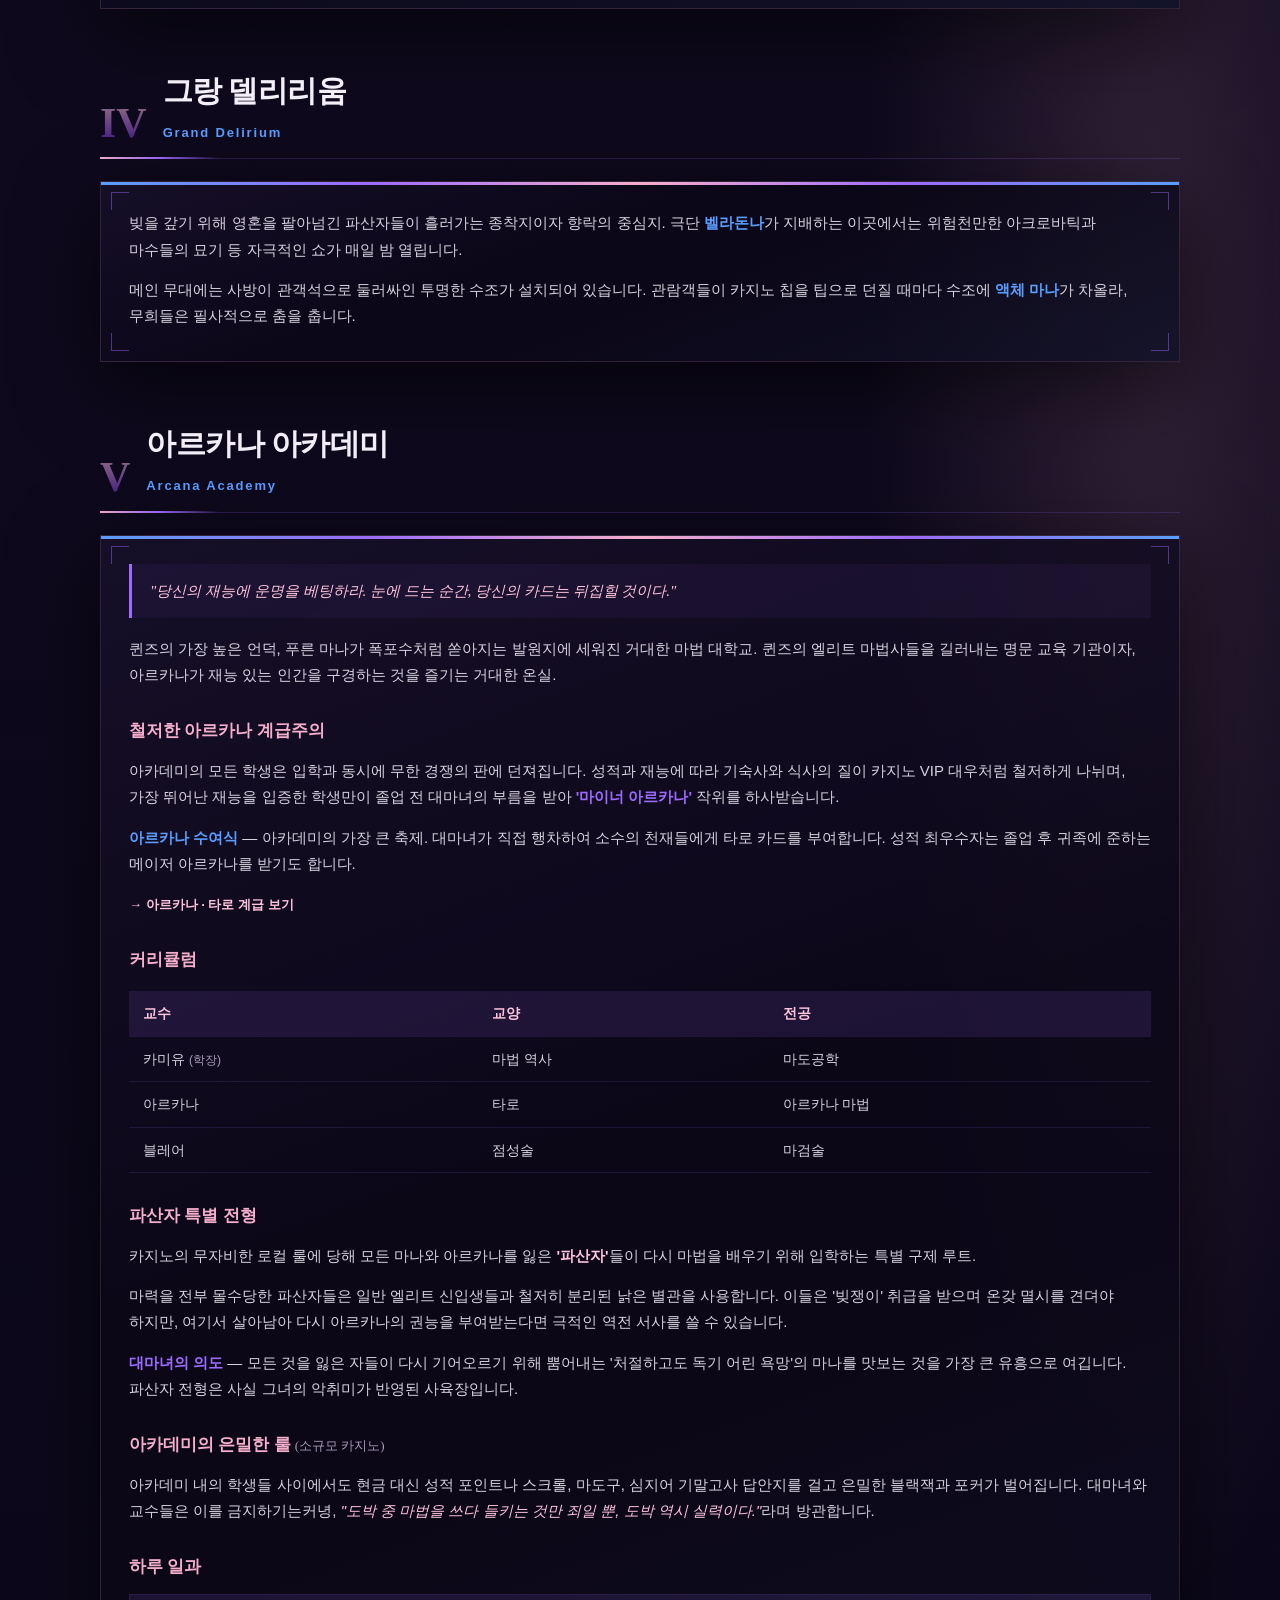
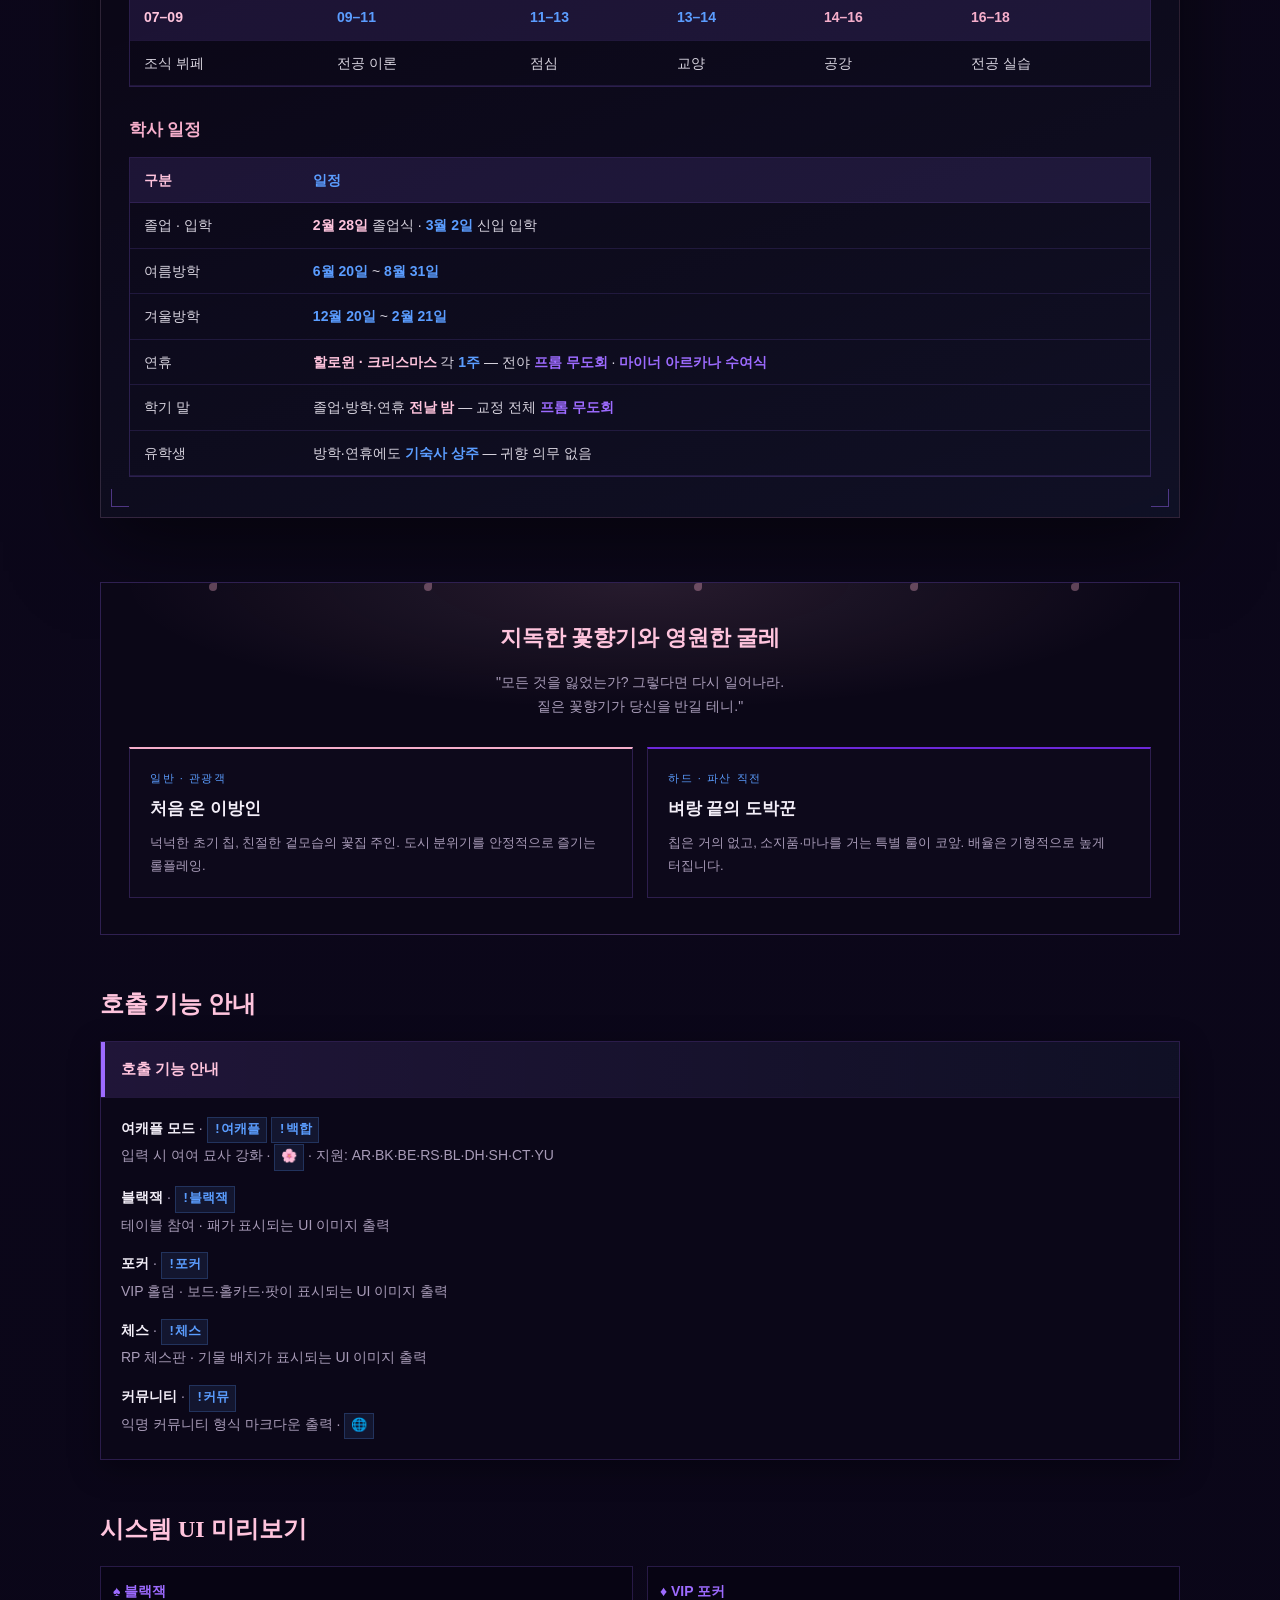
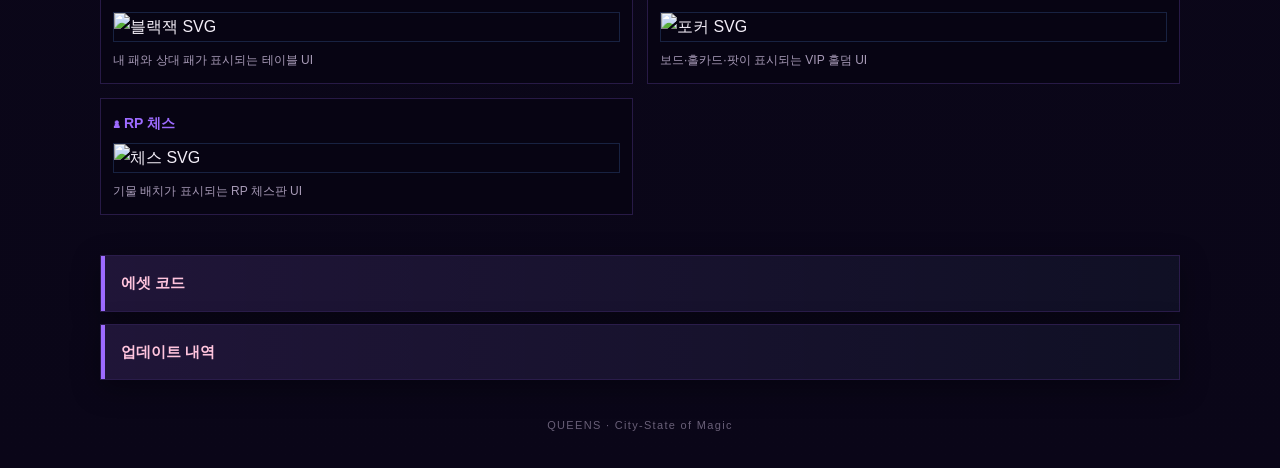
==== commit 4d95ec10: "Update cast pending labels and homepage changelog." ====
--- a/index.html
+++ b/index.html
@@ -1470,11 +1470,11 @@
           <p><strong>캐릭터코드</strong></p>
           <div class="asset-code-sub">
             <h4>카지노 · VIP · 르 로즈</h4>
-            <p>BK(백설아), AR(아르카나), RN(르네), BL(블랑슈), DH(신도화), HY(설하영), MU(뮤리엘), LI(릴리스), LN(셀린), CE(클레망), RS(로제타)</p>
+            <p>BK(백설아), AR(아르카나), RN(르네), BL(블랑슈), DH(신도화), HY(설하영), MU(뮤리엘), LI(릴리스), LN(셀린), CE(클레망), RS(로제타), VA(발레리)</p>
           </div>
           <div class="asset-code-sub">
             <h4>아르카나 아카데미</h4>
-            <p>CM(카미유), EM(엠마), RX(록산느), SL(셀레스테), CT(캐서린), SH(채서하), SD(서도윤), YU(유리엔)</p>
+            <p>CM(카미유), EM(엠마), MI(미하엘), RX(록산느), SL(셀레스테), CT(캐서린), GI(지젤), SH(채서하), SD(서도윤), YU(유리엔)</p>
           </div>
           <div class="asset-code-sub">
             <h4>라 라핀 루즈</h4>
@@ -1497,7 +1497,7 @@
           </div>
           <div class="asset-code-sub">
             <h4>업데이트 예정</h4>
-            <p>MI(미하엘), VA(발레리), GI(지젤), AN(아네스)</p>
+            <p>AN(아네스)</p>
           </div>
           <p><strong>상황코드</strong><br>
           <strong style="color:var(--pink-soft);">표정</strong> · 0(프로필), 1(기본), 2(짜증), 3(슬픔), 4(놀람), 5(패배), 6(쑥스), 7(설렘), 8(웃음), 9(마법·대치)<br>
@@ -1514,8 +1514,10 @@
       <details class="gate-fold">
         <summary>업데이트 내역</summary>
         <div class="gate-fold-body">
-          <p><strong style="color:var(--pink-soft);">2026-07-11</strong><br>
-          발레리(VA) 상황 에셋 업데이트.</p>
+          <p><strong style="color:var(--pink-soft);">2026-07-12</strong><br>
+          발레리 상황에셋 추가</p>
+          <p><strong style="color:var(--pink-soft);">2026-06-22</strong><br>
+          미하엘, 블레어, 지젤 상황에셋 추가</p>
           <p><strong style="color:var(--pink-soft);">2026-06-15</strong><br>
           블랙잭 승률/SVG 출력 지침 강화.</p>
           <p><strong style="color:var(--pink-soft);">2026-06-14</strong><br>
